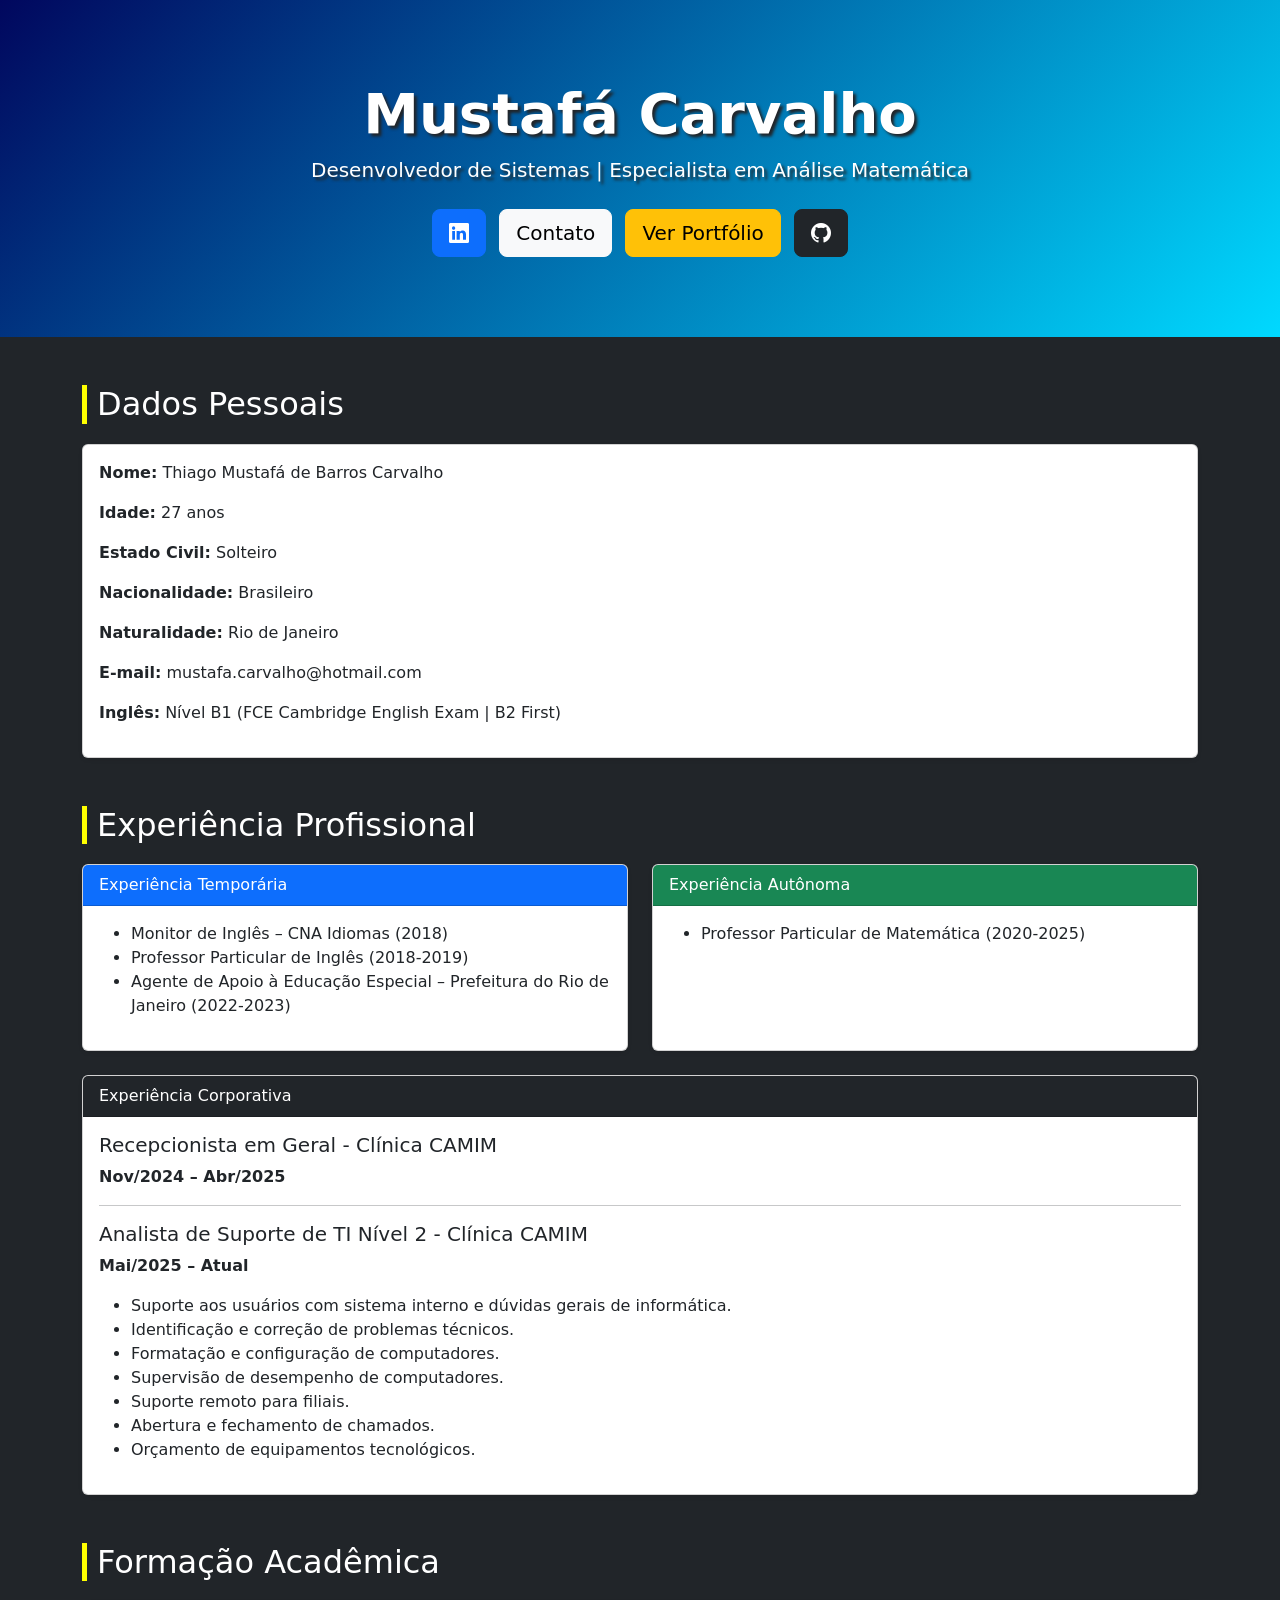
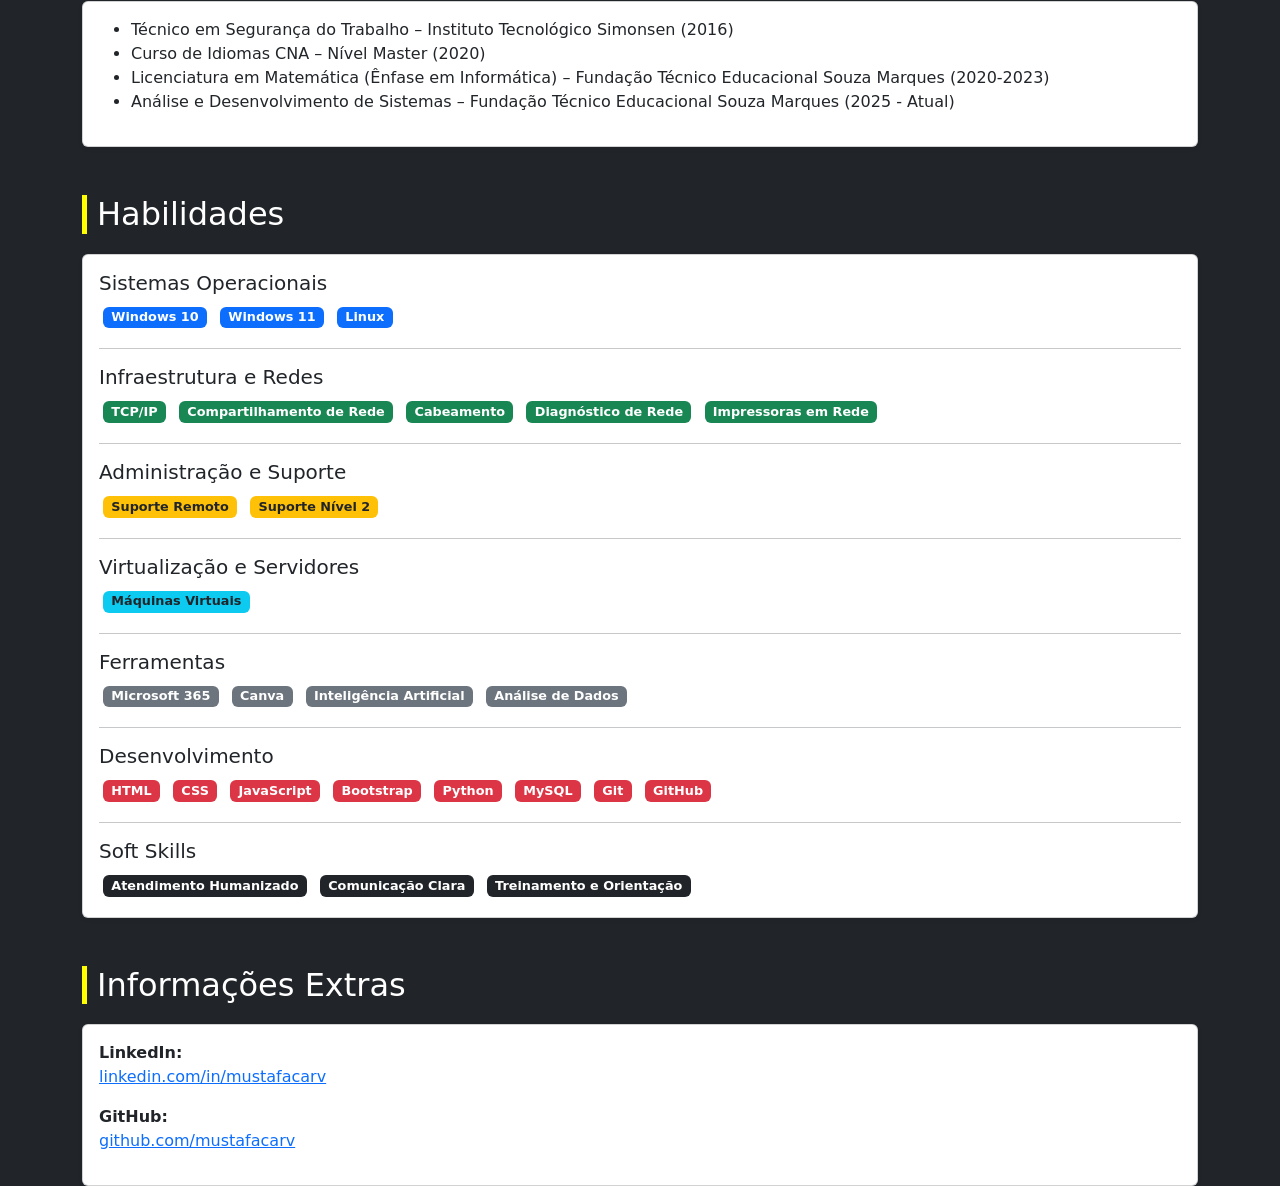
==== index.html @ 8bc0b3ef "Início" ====
<!DOCTYPE html>
<html lang="pt-BR">
<head>
    <meta charset="UTF-8">
    <meta name="viewport" content="width=device-width, initial-scale=1.0">
    <title>Currículo | Mustafá Carvalho</title>
    <link href="https://cdn.jsdelivr.net/npm/bootstrap@5.3.3/dist/css/bootstrap.min.css" rel="stylesheet">
    <link rel="stylesheet" href="https://cdn.jsdelivr.net/npm/bootstrap-icons@1.13.1/font/bootstrap-icons.min.css">
    <link rel="stylesheet" href="estilo.css">
    <link rel="shortcut icon" href="favicon_circ.ico" type="image/x-icon">
    <style>
        .section-title {
            border-left: 5px solid yellow;
            padding-left: 10px;
            margin-bottom: 20px;
        }

        footer {
            background-color: #212529;
            color: white;
            padding: 20px;
        }

        .badge-skill {
            margin: 4px;
            font-size: 0.8em;
        }
    </style>
</head>
<body>
    <!-- Título -->
    <section class="hero text-center">
        <div class="container">
            <h1 class="display-4 fw-bold titulo">Mustafá Carvalho</h1>
            <p class="lead titulo">Desenvolvedor de Sistemas | Especialista em Análise Matemática</p>
            <div class="mt-4">
                <a href="https://www.linkedin.com/in/mustafacarv/" class="btn btn-primary btn-lg me-2"><i class="bi bi-linkedin"></i></a>
                <a href="mailto:mustafa.carvalho@hotmail.com" class="btn btn-light btn-lg me-2">Contato</a>
                <a href="portifolios.html" class="btn btn-warning btn-lg btn-lg me-2">Ver Portfólio</a>
                <a href="https://github.com/mustafacarv" class="btn btn-dark btn-lg"><i class="bi bi-github"></i></a>
            </div>
        </div>
    </section>
    <!-- Dados Pessoais -->
    <section class="container pt-5">
        <h2 class="section-title">Dados Pessoais</h2>
        <div class="card shadow-sm">
            <div class="card-body">
                <p><strong>Nome:</strong> Thiago Mustafá de Barros Carvalho
                    <p><strong>Idade:</strong> 27 anos</p>
                    <p><strong>Estado Civil:</strong> Solteiro</p>
                <p><strong>Nacionalidade:</strong> Brasileiro</p>
                <p><strong>Naturalidade:</strong> Rio de Janeiro
                <p><strong>E-mail:</strong> mustafa.carvalho@hotmail.com</p>
                <p><strong>Inglês:</strong> Nível B1 (FCE Cambridge English Exam | B2 First)</p>
            </div>
        </div>
    </section>
    <!-- Experiência -->
    <section class="container pt-5">
        <h2 class="section-title">Experiência Profissional</h2>
        <div class="row g-4">
            <div class="col-md-6">
                <div class="card h-100 shadow-sm">
                    <div class="card-header bg-primary text-white">Experiência Temporária</div>
                    <div class="card-body">
                        <ul>
                            <li>Monitor de Inglês – CNA Idiomas (2018)</li>
                            <li>Professor Particular de Inglês (2018-2019)</li>
                            <li>Agente de Apoio à Educação Especial – Prefeitura do Rio de Janeiro (2022-2023)</li>
                        </ul>
                    </div>
                </div>
            </div>
            <div class="col-md-6">
                <div class="card h-100 shadow-sm">
                    <div class="card-header bg-success text-white">Experiência Autônoma</div>
                    <div class="card-body">
                        <ul>
                            <li>Professor Particular de Matemática (2020-2025)</li>
                        </ul>
                    </div>
                </div>
            </div>
        </div>
        <div class="card shadow-sm mt-4">
            <div class="card-header bg-dark text-white">Experiência Corporativa</div>
            <div class="card-body">
                <h5>Recepcionista em Geral - Clínica CAMIM</h5>
                <p><strong>Nov/2024 – Abr/2025</strong></p>
                <hr>
                <h5>Analista de Suporte de TI Nível 2 - Clínica CAMIM</h5>
                <p><strong>Mai/2025 – Atual</strong></p>
                <ul>
                    <li>Suporte aos usuários com sistema interno e dúvidas gerais de informática.</li>
                    <li>Identificação e correção de problemas técnicos.</li>
                    <li>Formatação e configuração de computadores.</li>
                    <li>Supervisão de desempenho de computadores.</li>
                    <li>Suporte remoto para filiais.</li>
                    <li>Abertura e fechamento de chamados.</li>
                    <li>Orçamento de equipamentos tecnológicos.</li>
                </ul>
            </div>
        </div>
    </section>
    <!-- Formação -->
    <section class="container pt-5">
        <h2 class="section-title">Formação Acadêmica</h2>
        <div class="card shadow-sm">
            <div class="card-body">
                <ul>
                    <li>Técnico em Segurança do Trabalho – Instituto Tecnológico Simonsen (2016)</li>
                    <li>Curso de Idiomas CNA – Nível Master (2020)</li>
                    <li>Licenciatura em Matemática (Ênfase em Informática) – Fundação Técnico Educacional Souza Marques (2020-2023)</li>
                    <li>Análise e Desenvolvimento de Sistemas – Fundação Técnico Educacional Souza Marques (2025 - Atual)</li>
                </ul>
            </div>
        </div>
    </section>
    <!-- Habilidades -->
    <section class="container pt-5">
        <h2 class="section-title">Habilidades</h2>
        <div class="card shadow-sm">
            <div class="card-body">
                <h5>Sistemas Operacionais</h5>
                <span class="badge bg-primary badge-skill">Windows 10</span>
                <span class="badge bg-primary badge-skill">Windows 11</span>
                <span class="badge bg-primary badge-skill">Linux</span>
                <hr>
                <h5>Infraestrutura e Redes</h5>
                <span class="badge bg-success badge-skill">TCP/IP</span>
                <span class="badge bg-success badge-skill">Compartilhamento de Rede</span>
                <span class="badge bg-success badge-skill">Cabeamento</span>
                <span class="badge bg-success badge-skill">Diagnóstico de Rede</span>
                <span class="badge bg-success badge-skill">Impressoras em Rede</span>
                <hr>
                <h5>Administração e Suporte</h5>
                <span class="badge bg-warning text-dark badge-skill">Suporte Remoto</span>
                <span class="badge bg-warning text-dark badge-skill">Suporte Nível 2</span>
                <hr>
                <h5>Virtualização e Servidores</h5>
                <span class="badge bg-info text-dark badge-skill">Máquinas Virtuais</span>
                <hr>
                <h5>Ferramentas</h5>
                <span class="badge bg-secondary badge-skill">Microsoft 365</span>
                <span class="badge bg-secondary badge-skill">Canva</span>
                <span class="badge bg-secondary badge-skill">Inteligência Artificial</span>
                <span class="badge bg-secondary badge-skill">Análise de Dados</span>
                <hr>
                <h5>Desenvolvimento</h5>
                <span class="badge bg-danger badge-skill">HTML</span>
                <span class="badge bg-danger badge-skill">CSS</span>
                <span class="badge bg-danger badge-skill">JavaScript</span>
                <span class="badge bg-danger badge-skill">Bootstrap</span>
                <span class="badge bg-danger badge-skill">Python</span>
                <span class="badge bg-danger badge-skill">MySQL</span>
                <span class="badge bg-danger badge-skill">Git</span>
                <span class="badge bg-danger badge-skill">GitHub</span>
                <hr>
                <h5>Soft Skills</h5>
                <span class="badge bg-dark badge-skill">Atendimento Humanizado</span>
                <span class="badge bg-dark badge-skill">Comunicação Clara</span>
                <span class="badge bg-dark badge-skill">Treinamento e Orientação</span>
            </div>
        </div>
    </section>
    <!-- Informações Extras -->
    <section id="contato" class="container pt-5">
        <h2 class="section-title">Informações Extras</h2>
        <div class="card shadow-sm">
            <div class="card-body">
                <p>
                    <strong>LinkedIn:</strong><br>
                    <a href="https://www.linkedin.com/in/mustafacarv/" target="_blank">
                        linkedin.com/in/mustafacarv
                    </a>
                </p>
                <p>
                    <strong>GitHub:</strong><br>
                    <a href="https://github.com/mustafacarv" target="_blank">
                        github.com/mustafacarv
                    </a>
                </p>
            </div>
        </div>
    </section>
</body>
</html>
---- estilo.css ----
body {
    background-color: #212529;
    color: white;
}

.hero {
    background: linear-gradient(135deg, #01075e, #00d9ff);
    color: white;
    padding: 80px 0;
}
.titulo {
    text-shadow: #212529 3px 3px 3px;
}

.card {
    transition: 0.3s;
}

.card:hover{
    transform:translateY(-8px);
}
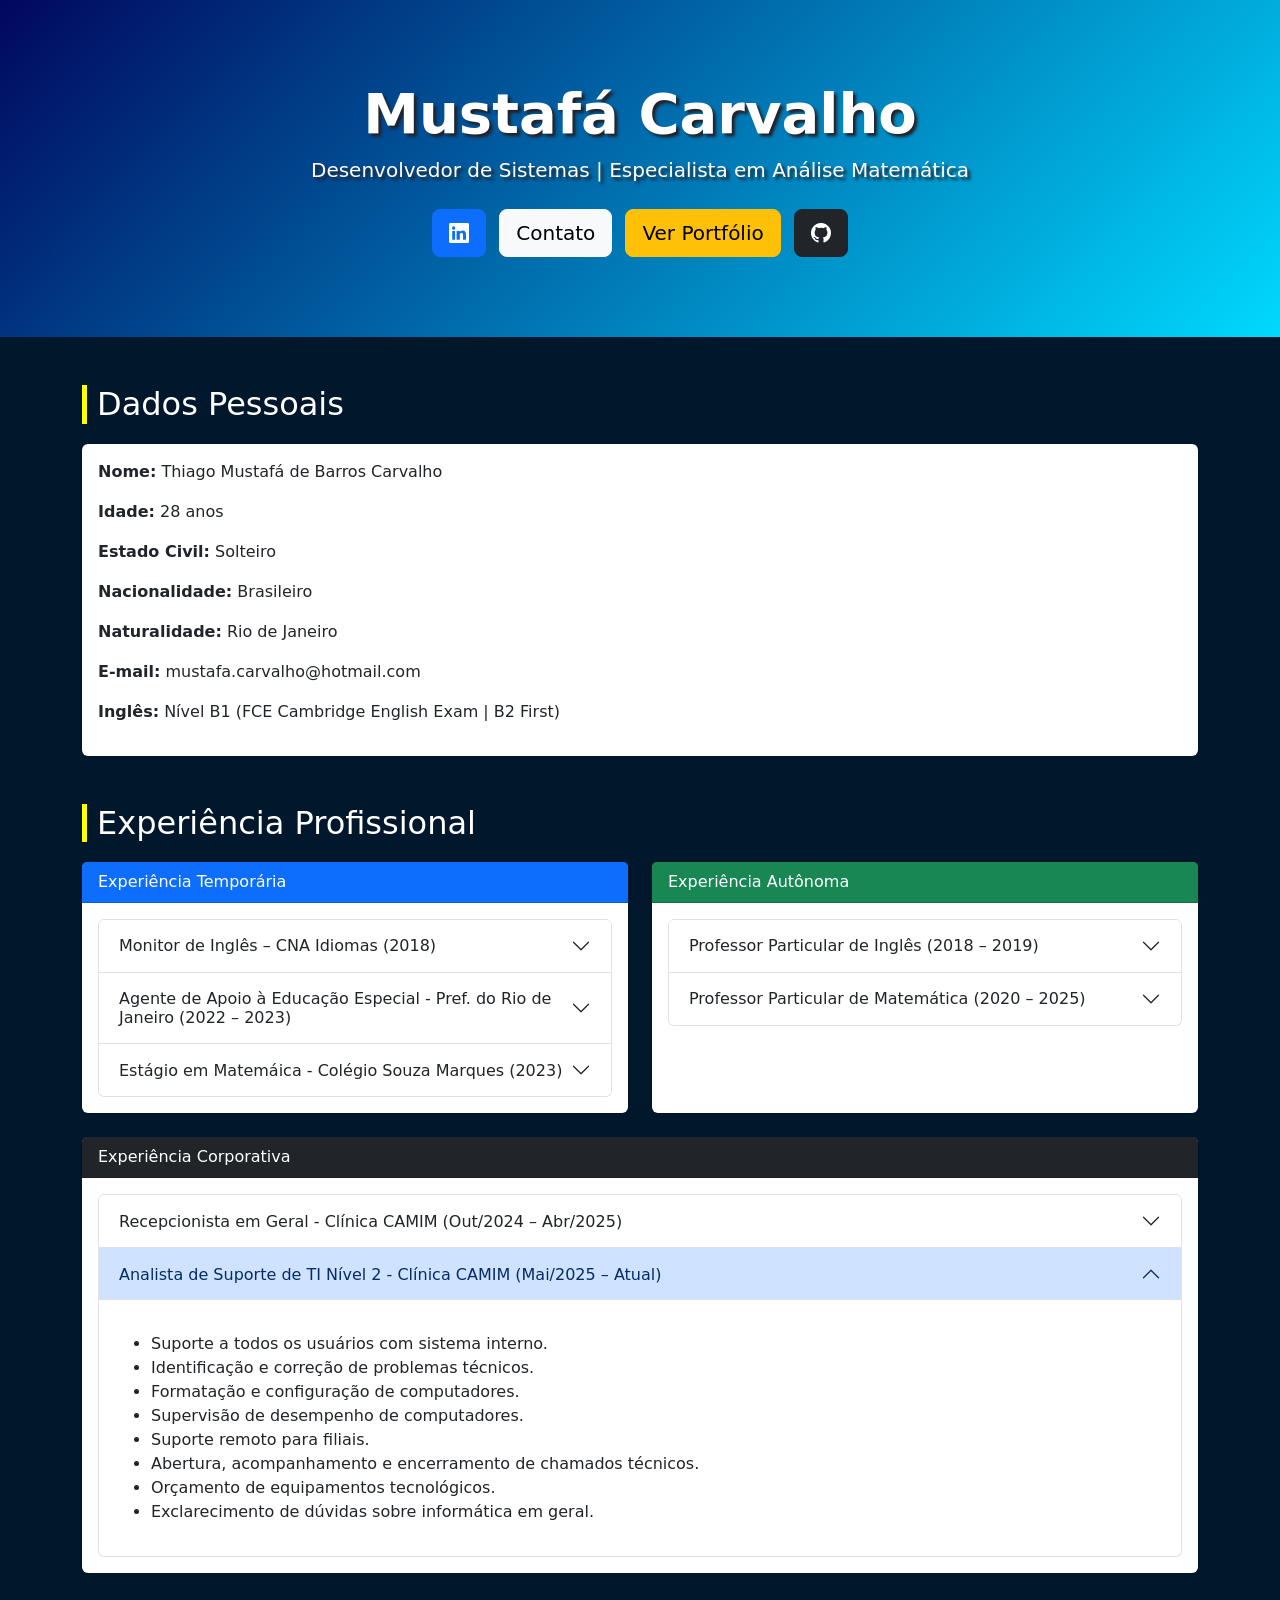
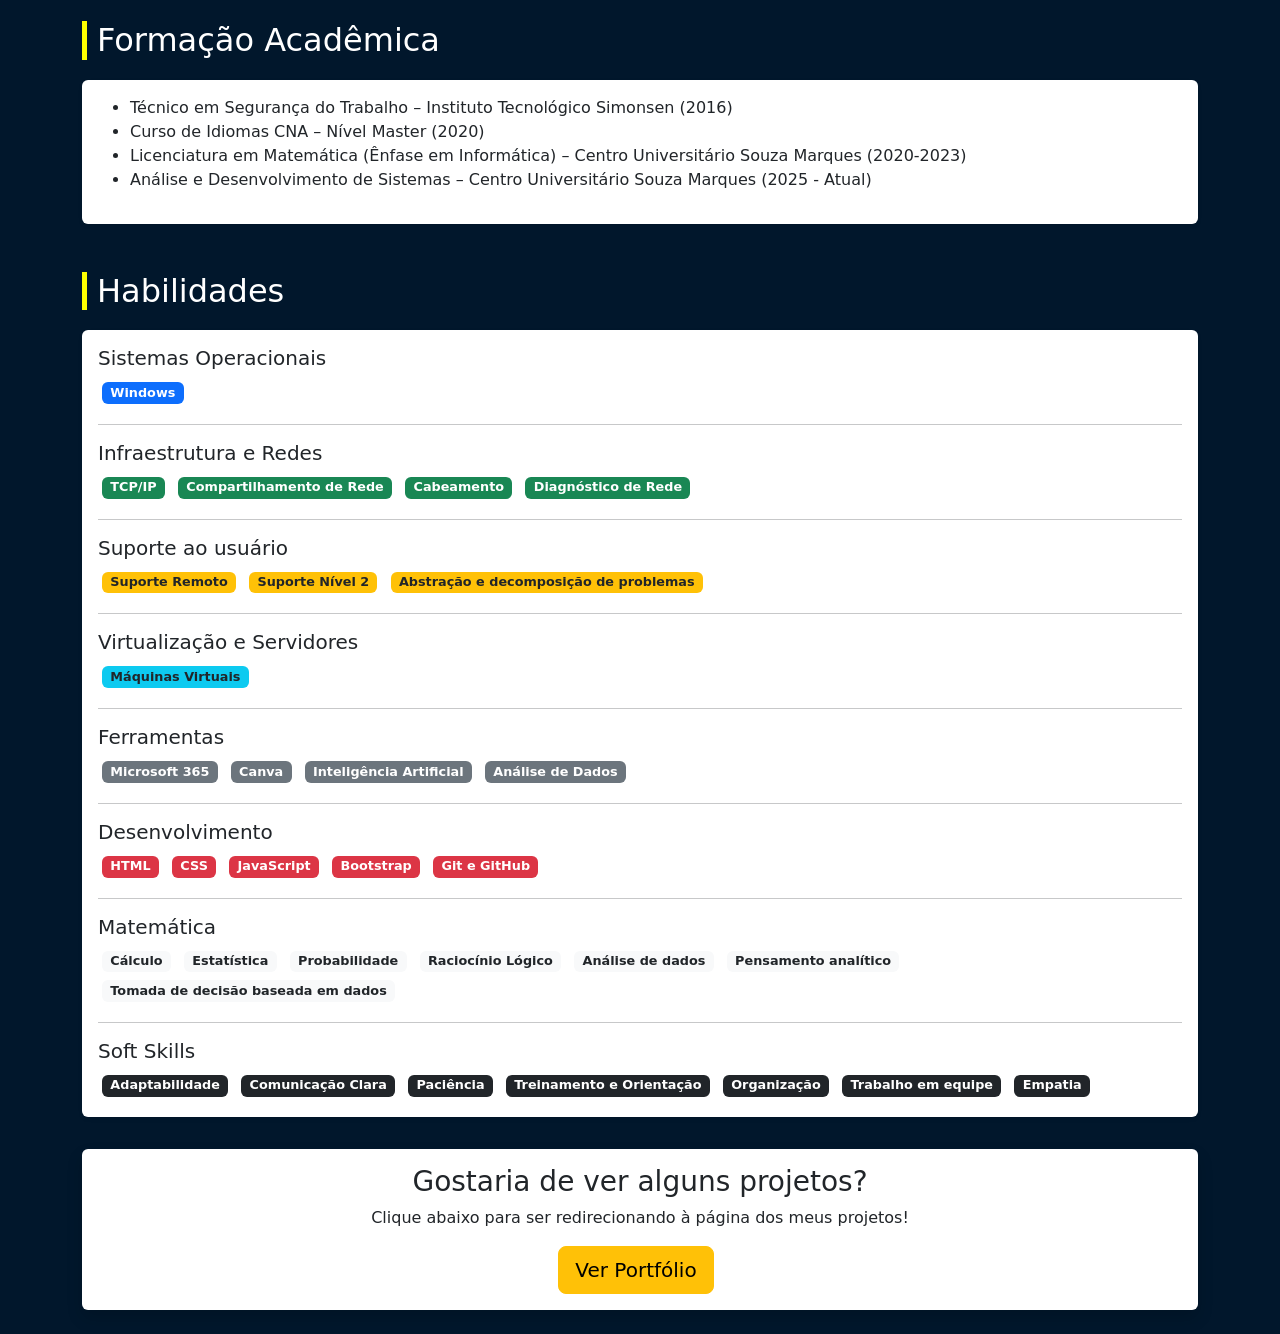
==== commit 572fabe5: "feat: adiciona links de demonstração aos portfólios" ====
--- a/index.html
+++ b/index.html
@@ -15,16 +15,15 @@
             margin-bottom: 20px;
         }
 
-        footer {
-            background-color: #212529;
-            color: white;
-            padding: 20px;
-        }
-
         .badge-skill {
             margin: 4px;
             font-size: 0.8em;
         }
+
+        .card {
+            border: none;
+        }
+        
     </style>
 </head>
 <body>
@@ -47,7 +46,7 @@
         <div class="card shadow-sm">
             <div class="card-body">
                 <p><strong>Nome:</strong> Thiago Mustafá de Barros Carvalho
-                    <p><strong>Idade:</strong> 27 anos</p>
+                    <p id="minhaIdade"><strong>Idade:</strong></p>
                     <p><strong>Estado Civil:</strong> Solteiro</p>
                 <p><strong>Nacionalidade:</strong> Brasileiro</p>
                 <p><strong>Naturalidade:</strong> Rio de Janeiro
@@ -60,46 +59,198 @@
     <section class="container pt-5">
         <h2 class="section-title">Experiência Profissional</h2>
         <div class="row g-4">
+            <!-- EXPERIÊNCIA TEMPORÁRIA -->
             <div class="col-md-6">
-                <div class="card h-100 shadow-sm">
-                    <div class="card-header bg-primary text-white">Experiência Temporária</div>
+                <div class="card shadow-sm h-100">
+                    <div class="card-header bg-primary text-white">
+                        Experiência Temporária
+                    </div>
                     <div class="card-body">
-                        <ul>
-                            <li>Monitor de Inglês – CNA Idiomas (2018)</li>
-                            <li>Professor Particular de Inglês (2018-2019)</li>
-                            <li>Agente de Apoio à Educação Especial – Prefeitura do Rio de Janeiro (2022-2023)</li>
-                        </ul>
+                        <div class="accordion" id="accordionTemporaria">
+                            <div class="accordion-item">
+                                <h2 class="accordion-header">
+                                    <button class="accordion-button collapsed"
+                                        type="button"
+                                        data-bs-toggle="collapse"
+                                        data-bs-target="#temp1">
+                                        Monitor de Inglês – CNA Idiomas (2018)
+                                    </button>
+                                </h2>
+                                <div id="temp1"
+                                    class="accordion-collapse collapse"
+                                    data-bs-parent="#accordionTemporaria">
+                                    <div class="accordion-body">
+                                        <ul>
+                                            <li>Auxílio aos alunos e reforço dos conteúdos ministrados.</li>
+                                            <li>Professor substituto</li>
+                                            <li>Aplicação e correção de provas</li>
+                                            <li>Aperfeiçoamento nos conhecimentos da língua inglesa</li>
+                                            <li>Desenvolvimento de habilidades de ensino</li>
+                                        </ul>
+                                    </div>
+                                </div>
+                            </div>
+                            <div class="accordion-item">
+                                <h2 class="accordion-header">
+                                    <button class="accordion-button collapsed"
+                                        type="button"
+                                        data-bs-toggle="collapse"
+                                        data-bs-target="#temp2">
+                                        Agente de Apoio à Educação Especial - Pref. do Rio de Janeiro (2022 – 2023)
+                                    </button>
+                                </h2>
+                                <div id="temp2"
+                                    class="accordion-collapse collapse"
+                                    data-bs-parent="#accordionTemporaria">
+                                    <div class="accordion-body">
+                                        <ul>
+                                            <li>Apoio pedagógico a alunos com necessidades especiais</li>
+                                            <li>Reforço em matemática básica para alunos pós-pandemia</li>
+                                            <li>Correção de provas</li>
+                                            <li>Aperfeiçoamento das habilidades de ensino em condições que exigem adaptabilidade</li>
+                                        </ul>
+                                    </div>
+                                </div>
+                            </div>
+                            <div class="accordion-item">
+                                <h2 class="accordion-header">
+                                    <button class="accordion-button collapsed"
+                                        type="button"
+                                        data-bs-toggle="collapse"
+                                        data-bs-target="#temp3">
+                                        Estágio em Matemáica - Colégio Souza Marques (2023)
+                                    </button>
+                                </h2>
+                                <div id="temp3"
+                                    class="accordion-collapse collapse"
+                                    data-bs-parent="#accordionTemporaria">
+                                    <div class="accordion-body">
+                                        <ul>
+                                            <li>Capacitação e orientação de novos estagiários.</li>
+                                            <li>Elaboração e organização de documentação.</li>
+                                            <li>Utilização de ferramentas Microsoft 365.</li>
+                                            <li>Atuação em ambiente híbrido.</li>
+                                            <li>Treinamento para desenvolvimento de estudantes e integrantes da equipe.</li>                                        
+                                        </ul>
+                                    </div>
+                                </div>
+                            </div>
+                        </div>
                     </div>
                 </div>
             </div>
+            <!-- EXPERIÊNCIA AUTÔNOMA -->
             <div class="col-md-6">
-                <div class="card h-100 shadow-sm">
-                    <div class="card-header bg-success text-white">Experiência Autônoma</div>
+                <div class="card shadow-sm h-100">
+                    <div class="card-header bg-success text-white">
+                        Experiência Autônoma
+                    </div>
                     <div class="card-body">
-                        <ul>
-                            <li>Professor Particular de Matemática (2020-2025)</li>
-                        </ul>
+                        <div class="accordion" id="accordionAutonomo">
+                            <div class="accordion-item">
+                                <h2 class="accordion-header">
+                                    <button class="accordion-button collapsed"
+                                        type="button"
+                                        data-bs-toggle="collapse"
+                                        data-bs-target="#temp4">
+                                        Professor Particular de Inglês (2018 – 2019)
+                                    </button>
+                                </h2>
+                                <div id="temp4"
+                                    class="accordion-collapse collapse"
+                                    data-bs-parent="#accordionTemporaria">
+                                    <div class="accordion-body">
+                                        <ul>
+                                            <li>Aulas particulares de inglês para alunos de diversos níveis.</li>
+                                        </ul>
+                                    </div>
+                                </div>
+                            </div>
+                            <div class="accordion-item">
+                                <h2 class="accordion-header">
+                                    <button class="accordion-button collapsed"
+                                        type="button"
+                                        data-bs-toggle="collapse"
+                                        data-bs-target="#temp5">
+                                        Professor Particular de Matemática (2020 – 2025)
+                                    </button>
+                                </h2>
+                                <div id="temp5"
+                                    class="accordion-collapse collapse"
+                                    data-bs-parent="#accordionAutonomo">
+                                    <div class="accordion-body">
+                                        <ul>
+                                            <li>Foco em ensino de Matemática para alunos do ensino superior.</li>
+                                            <li>Revisão de fundamentos matemáticos essenciais do ensino médio.</li>
+                                        </ul>
+                                    </div>
+                                </div>
+                            </div>
+                        </div>
                     </div>
                 </div>
             </div>
         </div>
+        <!-- EXPERIÊNCIA CORPORATIVA -->
         <div class="card shadow-sm mt-4">
-            <div class="card-header bg-dark text-white">Experiência Corporativa</div>
+            <div class="card-header bg-dark text-white">
+                Experiência Corporativa
+            </div>
             <div class="card-body">
-                <h5>Recepcionista em Geral - Clínica CAMIM</h5>
-                <p><strong>Nov/2024 – Abr/2025</strong></p>
-                <hr>
-                <h5>Analista de Suporte de TI Nível 2 - Clínica CAMIM</h5>
-                <p><strong>Mai/2025 – Atual</strong></p>
-                <ul>
-                    <li>Suporte aos usuários com sistema interno e dúvidas gerais de informática.</li>
-                    <li>Identificação e correção de problemas técnicos.</li>
-                    <li>Formatação e configuração de computadores.</li>
-                    <li>Supervisão de desempenho de computadores.</li>
-                    <li>Suporte remoto para filiais.</li>
-                    <li>Abertura e fechamento de chamados.</li>
-                    <li>Orçamento de equipamentos tecnológicos.</li>
-                </ul>
+                <div class="accordion" id="accordionCorporativo">
+                    <div class="accordion-item">
+                        <h2 class="accordion-header">
+                            <button class="accordion-button collapsed"
+                                type="button"
+                                data-bs-toggle="collapse"
+                                data-bs-target="#corp1">
+                                Recepcionista em Geral - Clínica CAMIM (Out/2024 – Abr/2025)
+                            </button>
+                        </h2>
+                        <div id="corp1"
+                            class="accordion-collapse collapse"
+                            data-bs-parent="#accordionCorporativo">
+                            <div class="accordion-body">
+                                <ul>
+                                    <li>Trabalho em equipe.</li>
+                                    <li>Atendimento ao público.</li>
+                                    <li>Agendamento e gestão de consultas e exames.</li>
+                                    <li>Apoio aos diferentes setores como equipes médicas, financeiras e administrativas.</li>
+                                    <li>Treinamento de novos integrantes da equipe com base em formação e práticas pedagógicas voltadas ao desenvolvimento de pessoas.</li>
+                                    
+                                </ul>
+                                
+                            </div>
+                        </div>
+                    </div>
+                    <div class="accordion-item">
+                        <h2 class="accordion-header">
+                            <button class="accordion-button"
+                                type="button"
+                                data-bs-toggle="collapse"
+                                data-bs-target="#corp2">
+                                Analista de Suporte de TI Nível 2 - Clínica CAMIM (Mai/2025 – Atual)
+                            </button>
+                        </h2>
+                        <div id="corp2"
+                            class="accordion-collapse collapse show"
+                            data-bs-parent="#accordionCorporativo">
+                            <div class="accordion-body">
+                                <strong></strong>
+                                <ul class="mt-3">
+                                    <li>Suporte a todos os usuários com sistema interno.</li>
+                                    <li>Identificação e correção de problemas técnicos.</li>
+                                    <li>Formatação e configuração de computadores.</li>
+                                    <li>Supervisão de desempenho de computadores.</li>
+                                    <li>Suporte remoto para filiais.</li>
+                                    <li>Abertura, acompanhamento e encerramento de chamados técnicos.</li>
+                                    <li>Orçamento de equipamentos tecnológicos.</li>
+                                    <li>Exclarecimento de dúvidas sobre informática em geral.</li>
+                                </ul>
+                            </div>
+                        </div>
+                    </div>
+                </div>
             </div>
         </div>
     </section>
@@ -111,32 +262,30 @@
                 <ul>
                     <li>Técnico em Segurança do Trabalho – Instituto Tecnológico Simonsen (2016)</li>
                     <li>Curso de Idiomas CNA – Nível Master (2020)</li>
-                    <li>Licenciatura em Matemática (Ênfase em Informática) – Fundação Técnico Educacional Souza Marques (2020-2023)</li>
-                    <li>Análise e Desenvolvimento de Sistemas – Fundação Técnico Educacional Souza Marques (2025 - Atual)</li>
+                    <li>Licenciatura em Matemática (Ênfase em Informática) – Centro Universitário Souza Marques (2020-2023)</li>
+                    <li>Análise e Desenvolvimento de Sistemas – Centro Universitário Souza Marques (2025 - Atual)</li>
                 </ul>
             </div>
         </div>
     </section>
     <!-- Habilidades -->
-    <section class="container pt-5">
+    <section class="container pt-5 pb-2">
         <h2 class="section-title">Habilidades</h2>
         <div class="card shadow-sm">
             <div class="card-body">
                 <h5>Sistemas Operacionais</h5>
-                <span class="badge bg-primary badge-skill">Windows 10</span>
-                <span class="badge bg-primary badge-skill">Windows 11</span>
-                <span class="badge bg-primary badge-skill">Linux</span>
+                <span class="badge bg-primary badge-skill">Windows</span>
                 <hr>
                 <h5>Infraestrutura e Redes</h5>
                 <span class="badge bg-success badge-skill">TCP/IP</span>
                 <span class="badge bg-success badge-skill">Compartilhamento de Rede</span>
                 <span class="badge bg-success badge-skill">Cabeamento</span>
                 <span class="badge bg-success badge-skill">Diagnóstico de Rede</span>
-                <span class="badge bg-success badge-skill">Impressoras em Rede</span>
-                <hr>
-                <h5>Administração e Suporte</h5>
+                <hr>
+                <h5>Suporte ao usuário</h5>
                 <span class="badge bg-warning text-dark badge-skill">Suporte Remoto</span>
                 <span class="badge bg-warning text-dark badge-skill">Suporte Nível 2</span>
+                <span class="badge bg-warning text-dark badge-skill">Abstração e decomposição de problemas</span>
                 <hr>
                 <h5>Virtualização e Servidores</h5>
                 <span class="badge bg-info text-dark badge-skill">Máquinas Virtuais</span>
@@ -152,37 +301,56 @@
                 <span class="badge bg-danger badge-skill">CSS</span>
                 <span class="badge bg-danger badge-skill">JavaScript</span>
                 <span class="badge bg-danger badge-skill">Bootstrap</span>
-                <span class="badge bg-danger badge-skill">Python</span>
-                <span class="badge bg-danger badge-skill">MySQL</span>
-                <span class="badge bg-danger badge-skill">Git</span>
-                <span class="badge bg-danger badge-skill">GitHub</span>
+                <span class="badge bg-danger badge-skill">Git e GitHub</span>
+                <hr>
+                <h5>Matemática</h5>
+                <span class="badge bg-light text-dark badge-skill">Cálculo</span>
+                <span class="badge bg-light text-dark badge-skill">Estatística</span>
+                <span class="badge bg-light text-dark badge-skill">Probabilidade</span>
+                <span class="badge bg-light text-dark badge-skill">Raciocínio Lógico</span>
+                <span class="badge bg-light text-dark badge-skill">Análise de dados</span>
+                <span class="badge bg-light text-dark badge-skill">Pensamento analítico</span>
+                <span class="badge bg-light text-dark badge-skill">Tomada de decisão baseada em dados</span>
                 <hr>
                 <h5>Soft Skills</h5>
-                <span class="badge bg-dark badge-skill">Atendimento Humanizado</span>
+                <span class="badge bg-dark badge-skill">Adaptabilidade</span>
                 <span class="badge bg-dark badge-skill">Comunicação Clara</span>
+                <span class="badge bg-dark badge-skill">Paciência</span>
                 <span class="badge bg-dark badge-skill">Treinamento e Orientação</span>
-            </div>
-        </div>
-    </section>
-    <!-- Informações Extras -->
-    <section id="contato" class="container pt-5">
-        <h2 class="section-title">Informações Extras</h2>
-        <div class="card shadow-sm">
-            <div class="card-body">
-                <p>
-                    <strong>LinkedIn:</strong><br>
-                    <a href="https://www.linkedin.com/in/mustafacarv/" target="_blank">
-                        linkedin.com/in/mustafacarv
-                    </a>
-                </p>
-                <p>
-                    <strong>GitHub:</strong><br>
-                    <a href="https://github.com/mustafacarv" target="_blank">
-                        github.com/mustafacarv
-                    </a>
-                </p>
-            </div>
-        </div>
-    </section>
+                <span class="badge bg-dark badge-skill">Organização</span>
+                <span class="badge bg-dark badge-skill">Trabalho em equipe</span>
+                <span class="badge bg-dark badge-skill">Empatia</span>
+            </div>
+        </div>
+    </section>
+    <footer class="container py-4">
+        <div class="card shadow">
+            <div class="card-body text-center">
+                <h3>Gostaria de ver alguns projetos?</h3>
+                <p>Clique abaixo para ser redirecionando à página dos meus projetos!</p>
+                <a href="portifolios.html" class="btn btn-warning btn-lg btn-lg me-2">Ver Portfólio</a>
+            </div>
+        </div>
+    </footer>
+
+    <script>
+        const dataAtual = new Date();
+        const ano = dataAtual.getFullYear();
+        const mes = dataAtual.getMonth() + 1;
+        const dia = dataAtual.getDate();
+        const minhaIdade = document.querySelector('#minhaIdade');
+        
+        function verificarIdade(mes,dia) {
+            let idade;
+            if (mes > 7 || (mes === 7 && dia >= 25)) {
+                idade = ano - 1998;
+            } else {
+                idade = ano - 1998 - 1;
+            }
+            minhaIdade.innerHTML = `<strong>Idade:</strong> ${idade} anos`;
+        }
+        verificarIdade(mes, dia);
+    </script>
+    <script src="https://cdn.jsdelivr.net/npm/bootstrap@5.3.3/dist/js/bootstrap.bundle.min.js"></script>
 </body>
 </html>
--- a/estilo.css
+++ b/estilo.css
@@ -1,5 +1,5 @@
 body {
-    background-color: #212529;
+    background-color: #01172c;
     color: white;
 }
 
@@ -9,7 +9,7 @@
     padding: 80px 0;
 }
 .titulo {
-    text-shadow: #212529 3px 3px 3px;
+    text-shadow: #212129 3px 3px 3px;
 }
 
 .card {
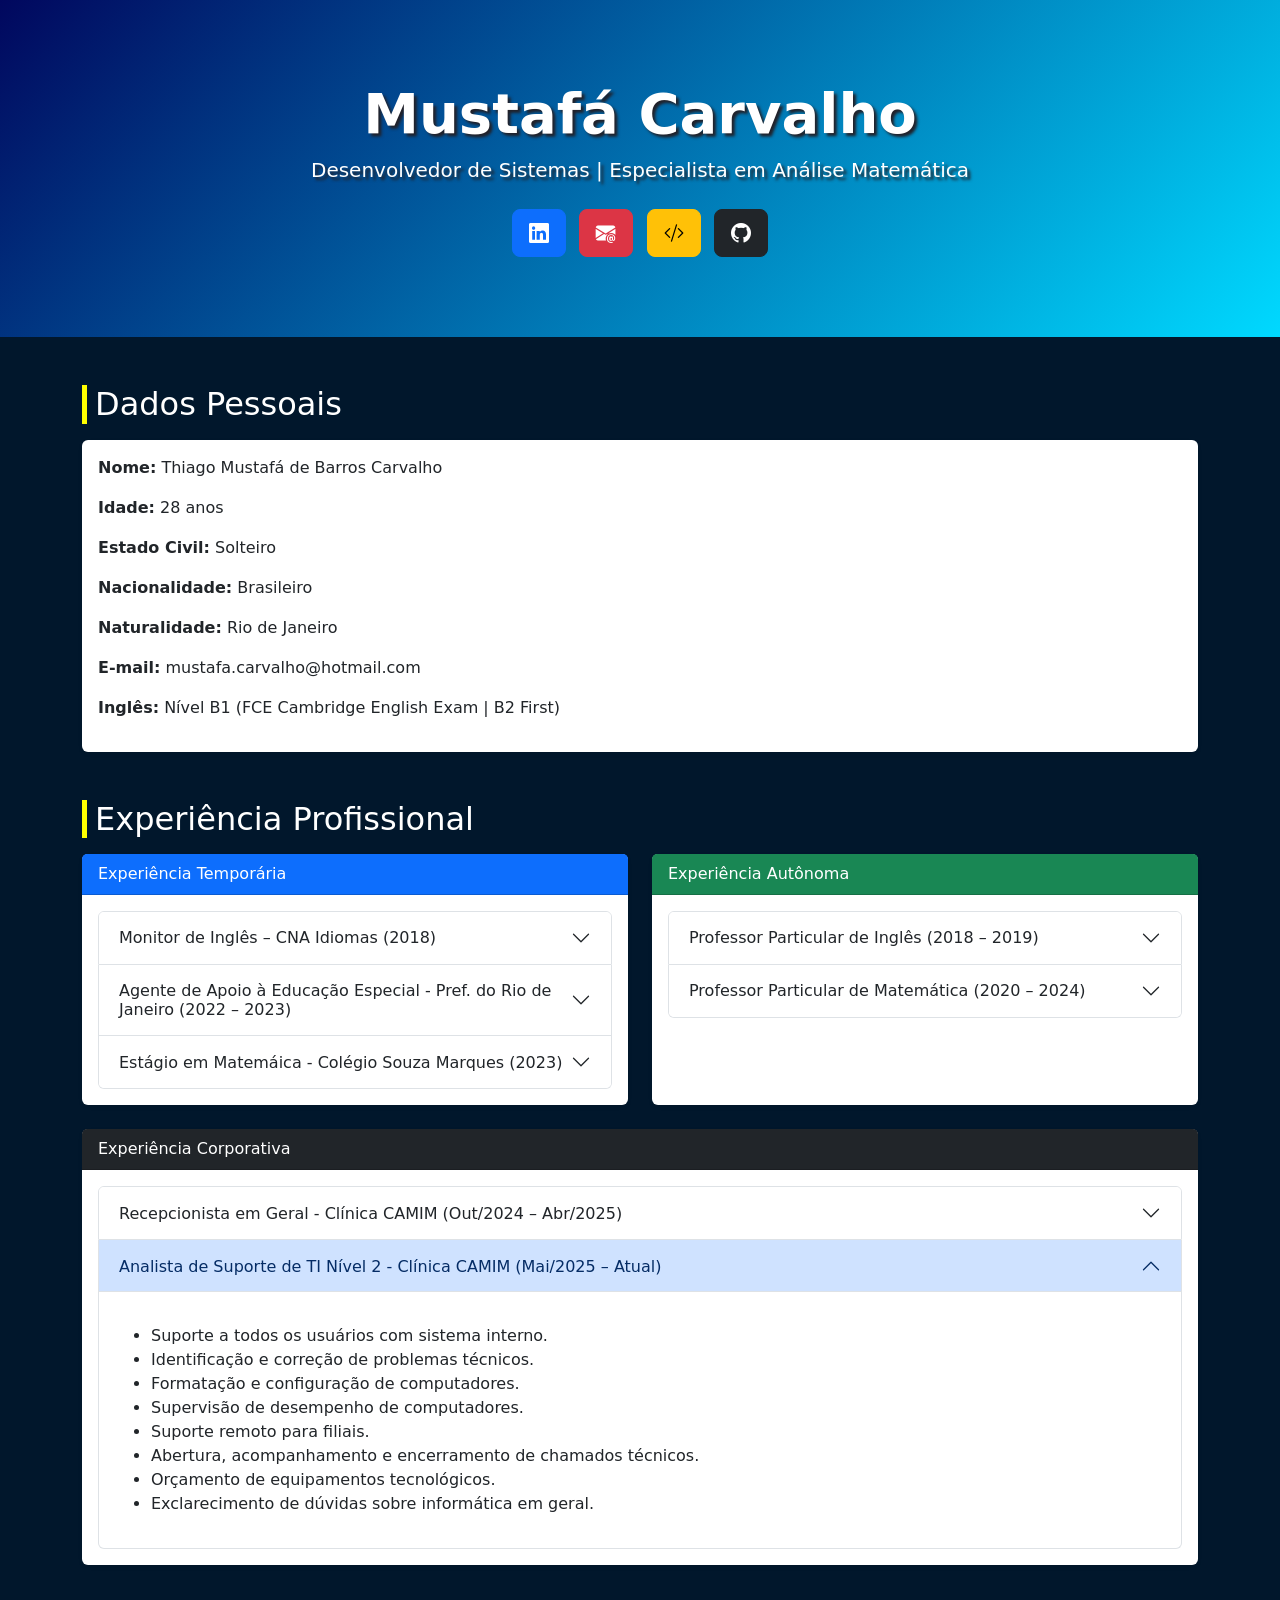
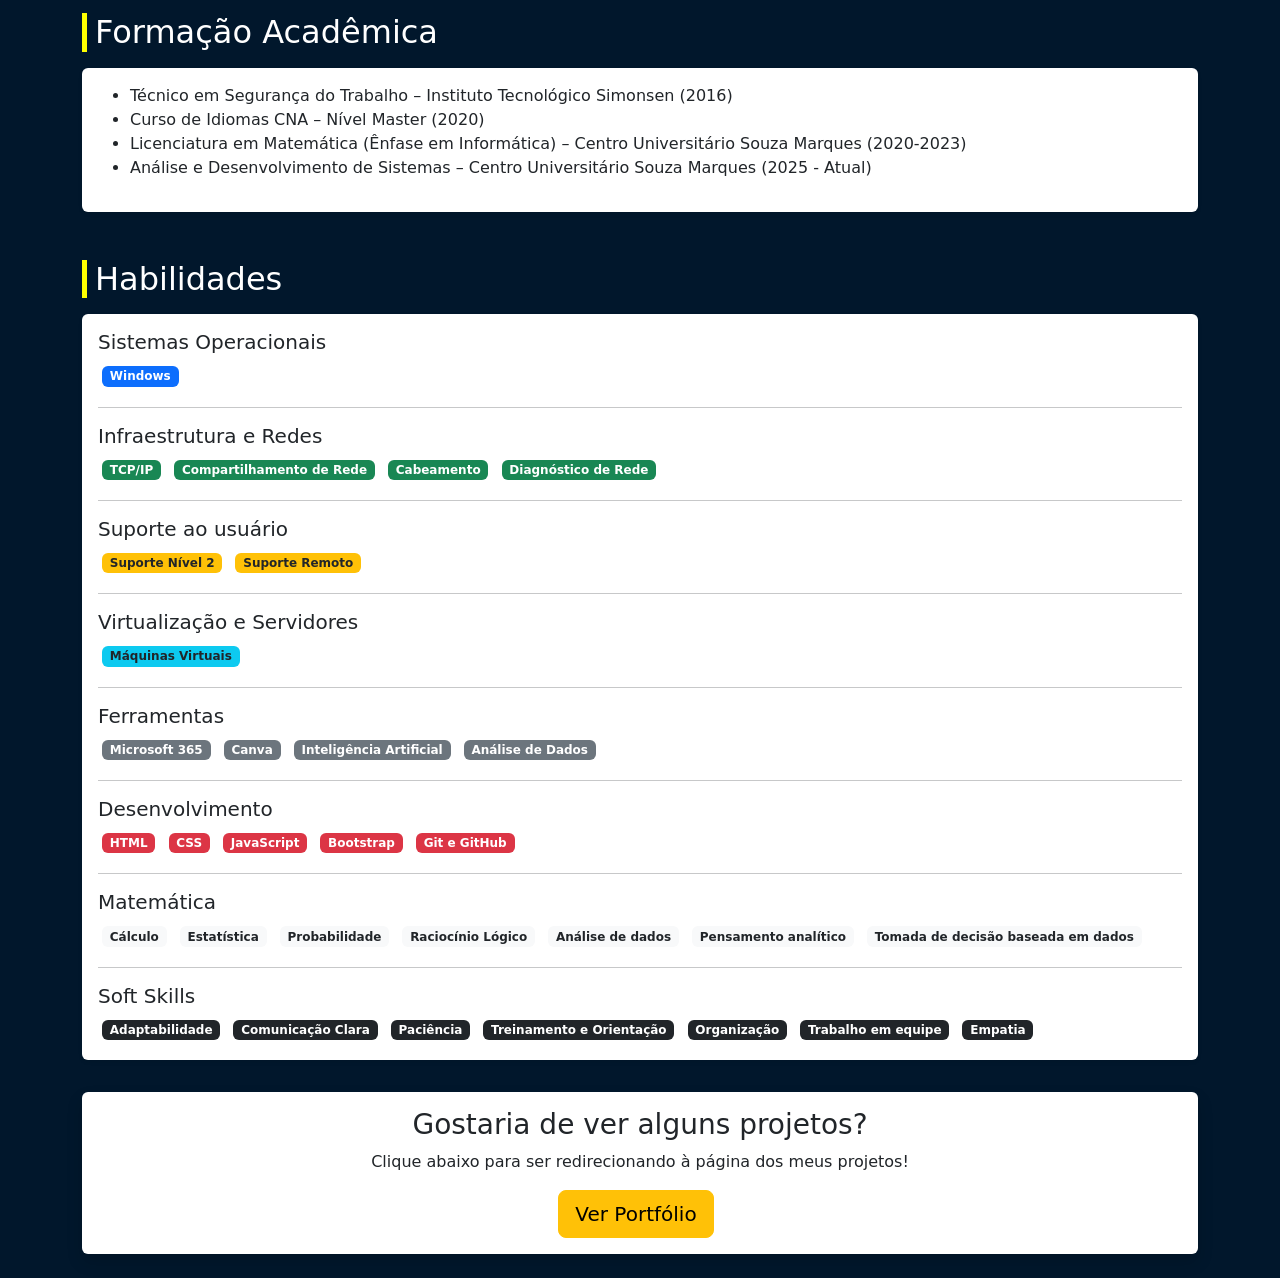
==== commit 30eb3a3b: "chore: atualização dos projetos" ====
--- a/index.html
+++ b/index.html
@@ -9,21 +9,7 @@
     <link rel="stylesheet" href="estilo.css">
     <link rel="shortcut icon" href="favicon_circ.ico" type="image/x-icon">
     <style>
-        .section-title {
-            border-left: 5px solid yellow;
-            padding-left: 10px;
-            margin-bottom: 20px;
-        }
-
-        .badge-skill {
-            margin: 4px;
-            font-size: 0.8em;
-        }
-
-        .card {
-            border: none;
-        }
-        
+        .section-title {border-left: 5px solid yellow;}
     </style>
 </head>
 <body>
@@ -34,15 +20,15 @@
             <p class="lead titulo">Desenvolvedor de Sistemas | Especialista em Análise Matemática</p>
             <div class="mt-4">
                 <a href="https://www.linkedin.com/in/mustafacarv/" class="btn btn-primary btn-lg me-2"><i class="bi bi-linkedin"></i></a>
-                <a href="mailto:mustafa.carvalho@hotmail.com" class="btn btn-light btn-lg me-2">Contato</a>
-                <a href="portifolios.html" class="btn btn-warning btn-lg btn-lg me-2">Ver Portfólio</a>
+                <a href="mailto:mustafa.carvalho@hotmail.com" class="btn btn-danger btn-lg me-2"><i class="bi bi-envelope-at-fill"></i></a>
+                <a href="portifolios.html" class="btn btn-warning btn-lg me-2"><i class="bi bi-code-slash"></i></a>
                 <a href="https://github.com/mustafacarv" class="btn btn-dark btn-lg"><i class="bi bi-github"></i></a>
             </div>
         </div>
     </section>
     <!-- Dados Pessoais -->
     <section class="container pt-5">
-        <h2 class="section-title">Dados Pessoais</h2>
+        <h2 class="section-title ps-2 mb-3">Dados Pessoais</h2>
         <div class="card shadow-sm">
             <div class="card-body">
                 <p><strong>Nome:</strong> Thiago Mustafá de Barros Carvalho
@@ -57,7 +43,7 @@
     </section>
     <!-- Experiência -->
     <section class="container pt-5">
-        <h2 class="section-title">Experiência Profissional</h2>
+        <h2 class="section-title ps-2 mb-3">Experiência Profissional</h2>
         <div class="row g-4">
             <!-- EXPERIÊNCIA TEMPORÁRIA -->
             <div class="col-md-6">
@@ -172,7 +158,7 @@
                                         type="button"
                                         data-bs-toggle="collapse"
                                         data-bs-target="#temp5">
-                                        Professor Particular de Matemática (2020 – 2025)
+                                        Professor Particular de Matemática (2020 – 2024)
                                     </button>
                                 </h2>
                                 <div id="temp5"
@@ -256,7 +242,7 @@
     </section>
     <!-- Formação -->
     <section class="container pt-5">
-        <h2 class="section-title">Formação Acadêmica</h2>
+        <h2 class="section-title ps-2 mb-3">Formação Acadêmica</h2>
         <div class="card shadow-sm">
             <div class="card-body">
                 <ul>
@@ -270,56 +256,55 @@
     </section>
     <!-- Habilidades -->
     <section class="container pt-5 pb-2">
-        <h2 class="section-title">Habilidades</h2>
+        <h2 class="section-title ps-2 mb-3">Habilidades</h2>
         <div class="card shadow-sm">
             <div class="card-body">
                 <h5>Sistemas Operacionais</h5>
-                <span class="badge bg-primary badge-skill">Windows</span>
+                <span class="badge bg-primary skills fs-small m-1">Windows</span>
                 <hr>
                 <h5>Infraestrutura e Redes</h5>
-                <span class="badge bg-success badge-skill">TCP/IP</span>
-                <span class="badge bg-success badge-skill">Compartilhamento de Rede</span>
-                <span class="badge bg-success badge-skill">Cabeamento</span>
-                <span class="badge bg-success badge-skill">Diagnóstico de Rede</span>
+                <span class="badge bg-success skills fs-small m-1">TCP/IP</span>
+                <span class="badge bg-success skills fs-small m-1">Compartilhamento de Rede</span>
+                <span class="badge bg-success skills fs-small m-1">Cabeamento</span>
+                <span class="badge bg-success skills fs-small m-1">Diagnóstico de Rede</span>
                 <hr>
                 <h5>Suporte ao usuário</h5>
-                <span class="badge bg-warning text-dark badge-skill">Suporte Remoto</span>
-                <span class="badge bg-warning text-dark badge-skill">Suporte Nível 2</span>
-                <span class="badge bg-warning text-dark badge-skill">Abstração e decomposição de problemas</span>
+                <span class="badge bg-warning text-dark skills fs-small m-1">Suporte Nível 2</span>
+                <span class="badge bg-warning text-dark skills fs-small m-1">Suporte Remoto</span>
                 <hr>
                 <h5>Virtualização e Servidores</h5>
-                <span class="badge bg-info text-dark badge-skill">Máquinas Virtuais</span>
+                <span class="badge bg-info text-dark skills fs-small m-1">Máquinas Virtuais</span>
                 <hr>
                 <h5>Ferramentas</h5>
-                <span class="badge bg-secondary badge-skill">Microsoft 365</span>
-                <span class="badge bg-secondary badge-skill">Canva</span>
-                <span class="badge bg-secondary badge-skill">Inteligência Artificial</span>
-                <span class="badge bg-secondary badge-skill">Análise de Dados</span>
+                <span class="badge bg-secondary skills fs-small m-1">Microsoft 365</span>
+                <span class="badge bg-secondary skills fs-small m-1">Canva</span>
+                <span class="badge bg-secondary skills fs-small m-1">Inteligência Artificial</span>
+                <span class="badge bg-secondary skills fs-small m-1">Análise de Dados</span>
                 <hr>
                 <h5>Desenvolvimento</h5>
-                <span class="badge bg-danger badge-skill">HTML</span>
-                <span class="badge bg-danger badge-skill">CSS</span>
-                <span class="badge bg-danger badge-skill">JavaScript</span>
-                <span class="badge bg-danger badge-skill">Bootstrap</span>
-                <span class="badge bg-danger badge-skill">Git e GitHub</span>
+                <span class="badge bg-danger skills fs-small m-1">HTML</span>
+                <span class="badge bg-danger skills fs-small m-1">CSS</span>
+                <span class="badge bg-danger skills fs-small m-1">JavaScript</span>
+                <span class="badge bg-danger skills fs-small m-1">Bootstrap</span>
+                <span class="badge bg-danger skills fs-small m-1">Git e GitHub</span>
                 <hr>
                 <h5>Matemática</h5>
-                <span class="badge bg-light text-dark badge-skill">Cálculo</span>
-                <span class="badge bg-light text-dark badge-skill">Estatística</span>
-                <span class="badge bg-light text-dark badge-skill">Probabilidade</span>
-                <span class="badge bg-light text-dark badge-skill">Raciocínio Lógico</span>
-                <span class="badge bg-light text-dark badge-skill">Análise de dados</span>
-                <span class="badge bg-light text-dark badge-skill">Pensamento analítico</span>
-                <span class="badge bg-light text-dark badge-skill">Tomada de decisão baseada em dados</span>
+                <span class="badge bg-light text-dark skills fs-small m-1">Cálculo</span>
+                <span class="badge bg-light text-dark skills fs-small m-1">Estatística</span>
+                <span class="badge bg-light text-dark skills fs-small m-1">Probabilidade</span>
+                <span class="badge bg-light text-dark skills fs-small m-1">Raciocínio Lógico</span>
+                <span class="badge bg-light text-dark skills fs-small m-1">Análise de dados</span>
+                <span class="badge bg-light text-dark skills fs-small m-1">Pensamento analítico</span>
+                <span class="badge bg-light text-dark skills fs-small m-1">Tomada de decisão baseada em dados</span>
                 <hr>
                 <h5>Soft Skills</h5>
-                <span class="badge bg-dark badge-skill">Adaptabilidade</span>
-                <span class="badge bg-dark badge-skill">Comunicação Clara</span>
-                <span class="badge bg-dark badge-skill">Paciência</span>
-                <span class="badge bg-dark badge-skill">Treinamento e Orientação</span>
-                <span class="badge bg-dark badge-skill">Organização</span>
-                <span class="badge bg-dark badge-skill">Trabalho em equipe</span>
-                <span class="badge bg-dark badge-skill">Empatia</span>
+                <span class="badge bg-dark skills fs-small m-1">Adaptabilidade</span>
+                <span class="badge bg-dark skills fs-small m-1">Comunicação Clara</span>
+                <span class="badge bg-dark skills fs-small m-1">Paciência</span>
+                <span class="badge bg-dark skills fs-small m-1">Treinamento e Orientação</span>
+                <span class="badge bg-dark skills fs-small m-1">Organização</span>
+                <span class="badge bg-dark skills fs-small m-1">Trabalho em equipe</span>
+                <span class="badge bg-dark skills fs-small m-1">Empatia</span>
             </div>
         </div>
     </section>
--- a/estilo.css
+++ b/estilo.css
@@ -14,8 +14,10 @@
 
 .card {
     transition: 0.3s;
+    border: none;
 }
 
 .card:hover{
     transform:translateY(-8px);
+    box-shadow:0 10px 25px #00000026;
 }
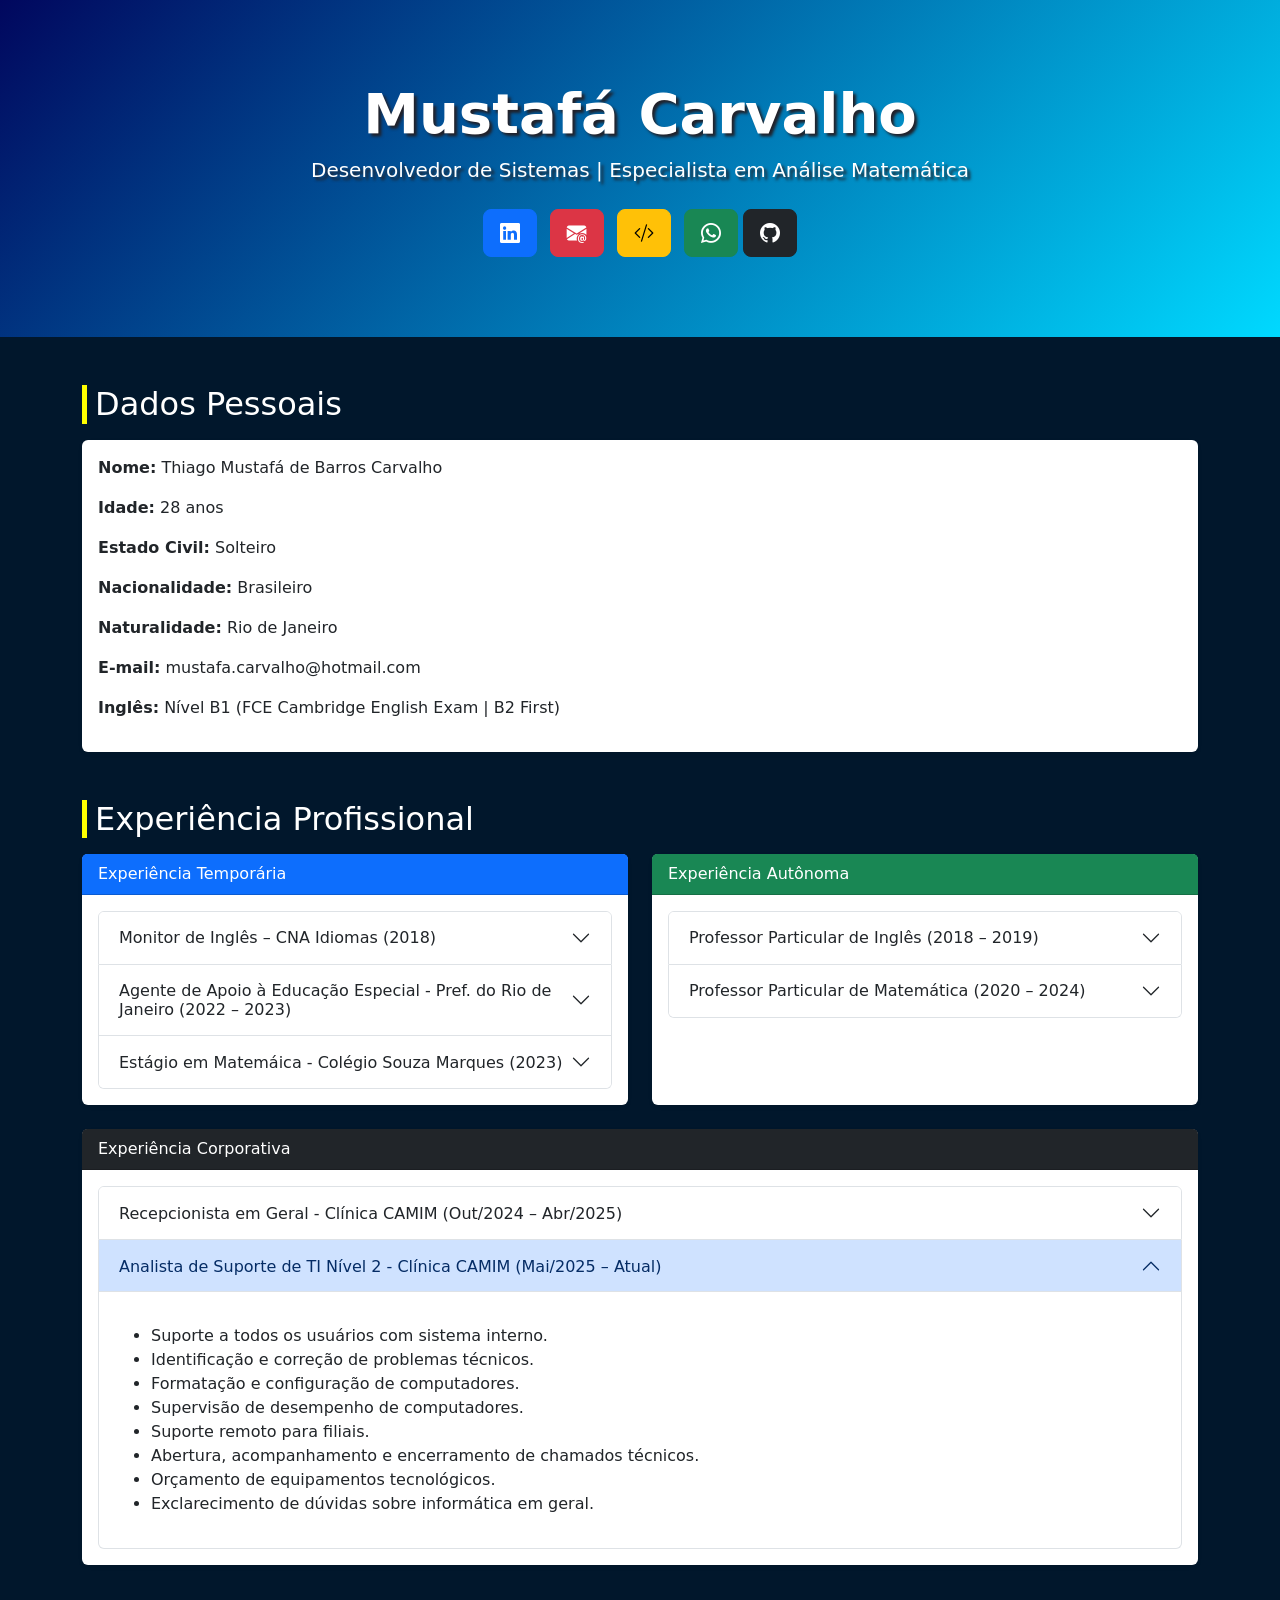
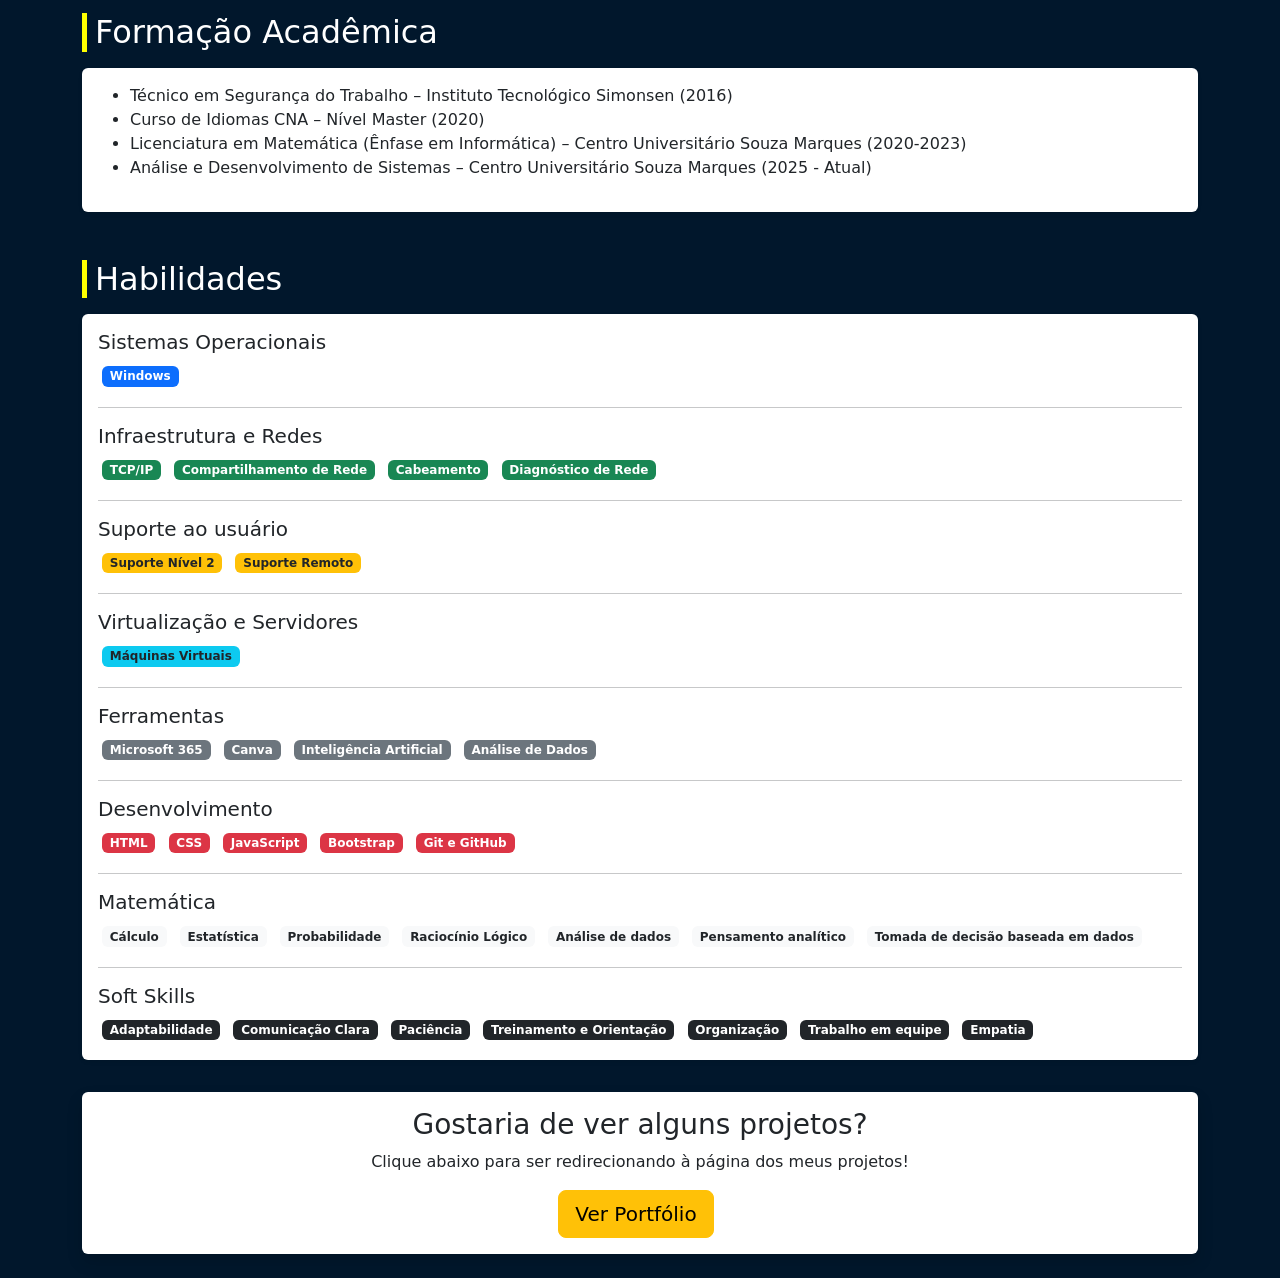
==== commit abbbf922: "feat: novo link de projeto" ====
--- a/index.html
+++ b/index.html
@@ -22,6 +22,7 @@
                 <a href="https://www.linkedin.com/in/mustafacarv/" class="btn btn-primary btn-lg me-2"><i class="bi bi-linkedin"></i></a>
                 <a href="mailto:mustafa.carvalho@hotmail.com" class="btn btn-danger btn-lg me-2"><i class="bi bi-envelope-at-fill"></i></a>
                 <a href="portifolios.html" class="btn btn-warning btn-lg me-2"><i class="bi bi-code-slash"></i></a>
+                <a href="https://wa.me/55219998365233" class="btn btn-success btn-lg"><i class="bi bi-whatsapp"></i></a>
                 <a href="https://github.com/mustafacarv" class="btn btn-dark btn-lg"><i class="bi bi-github"></i></a>
             </div>
         </div>
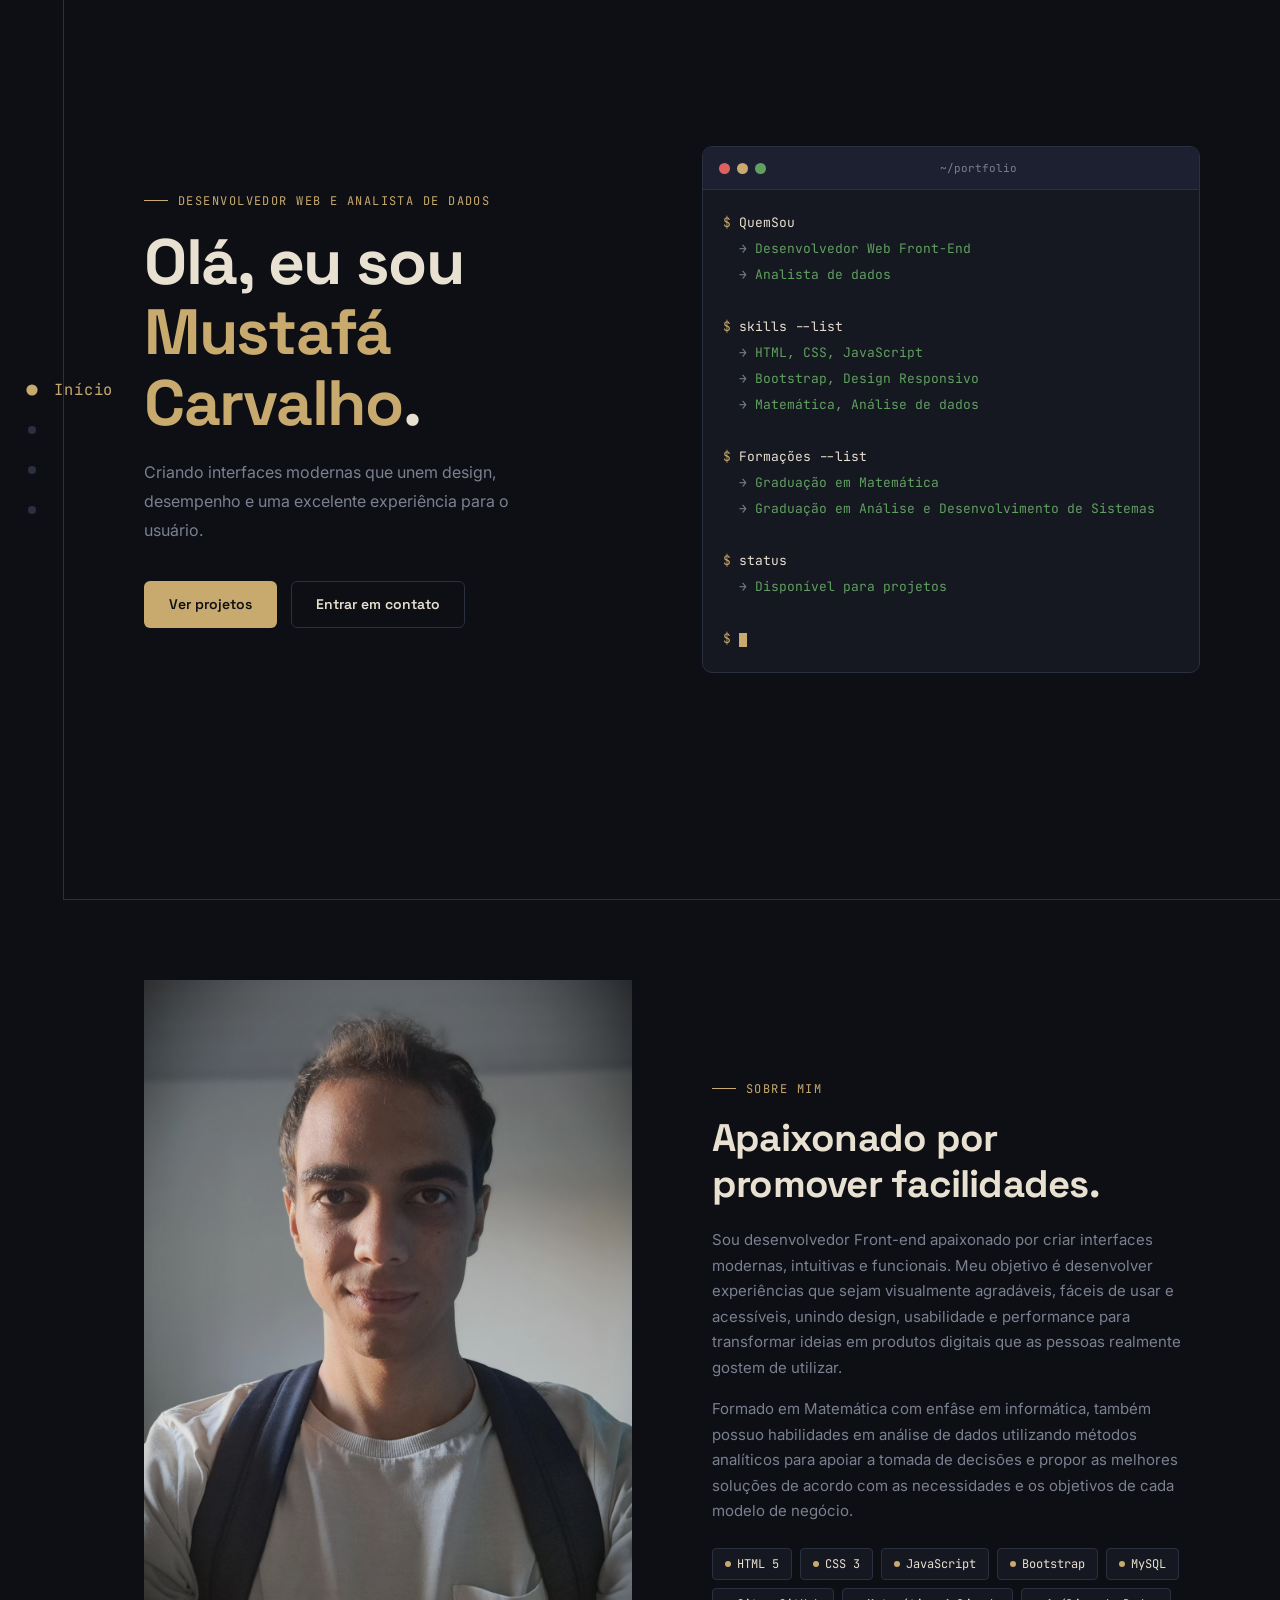
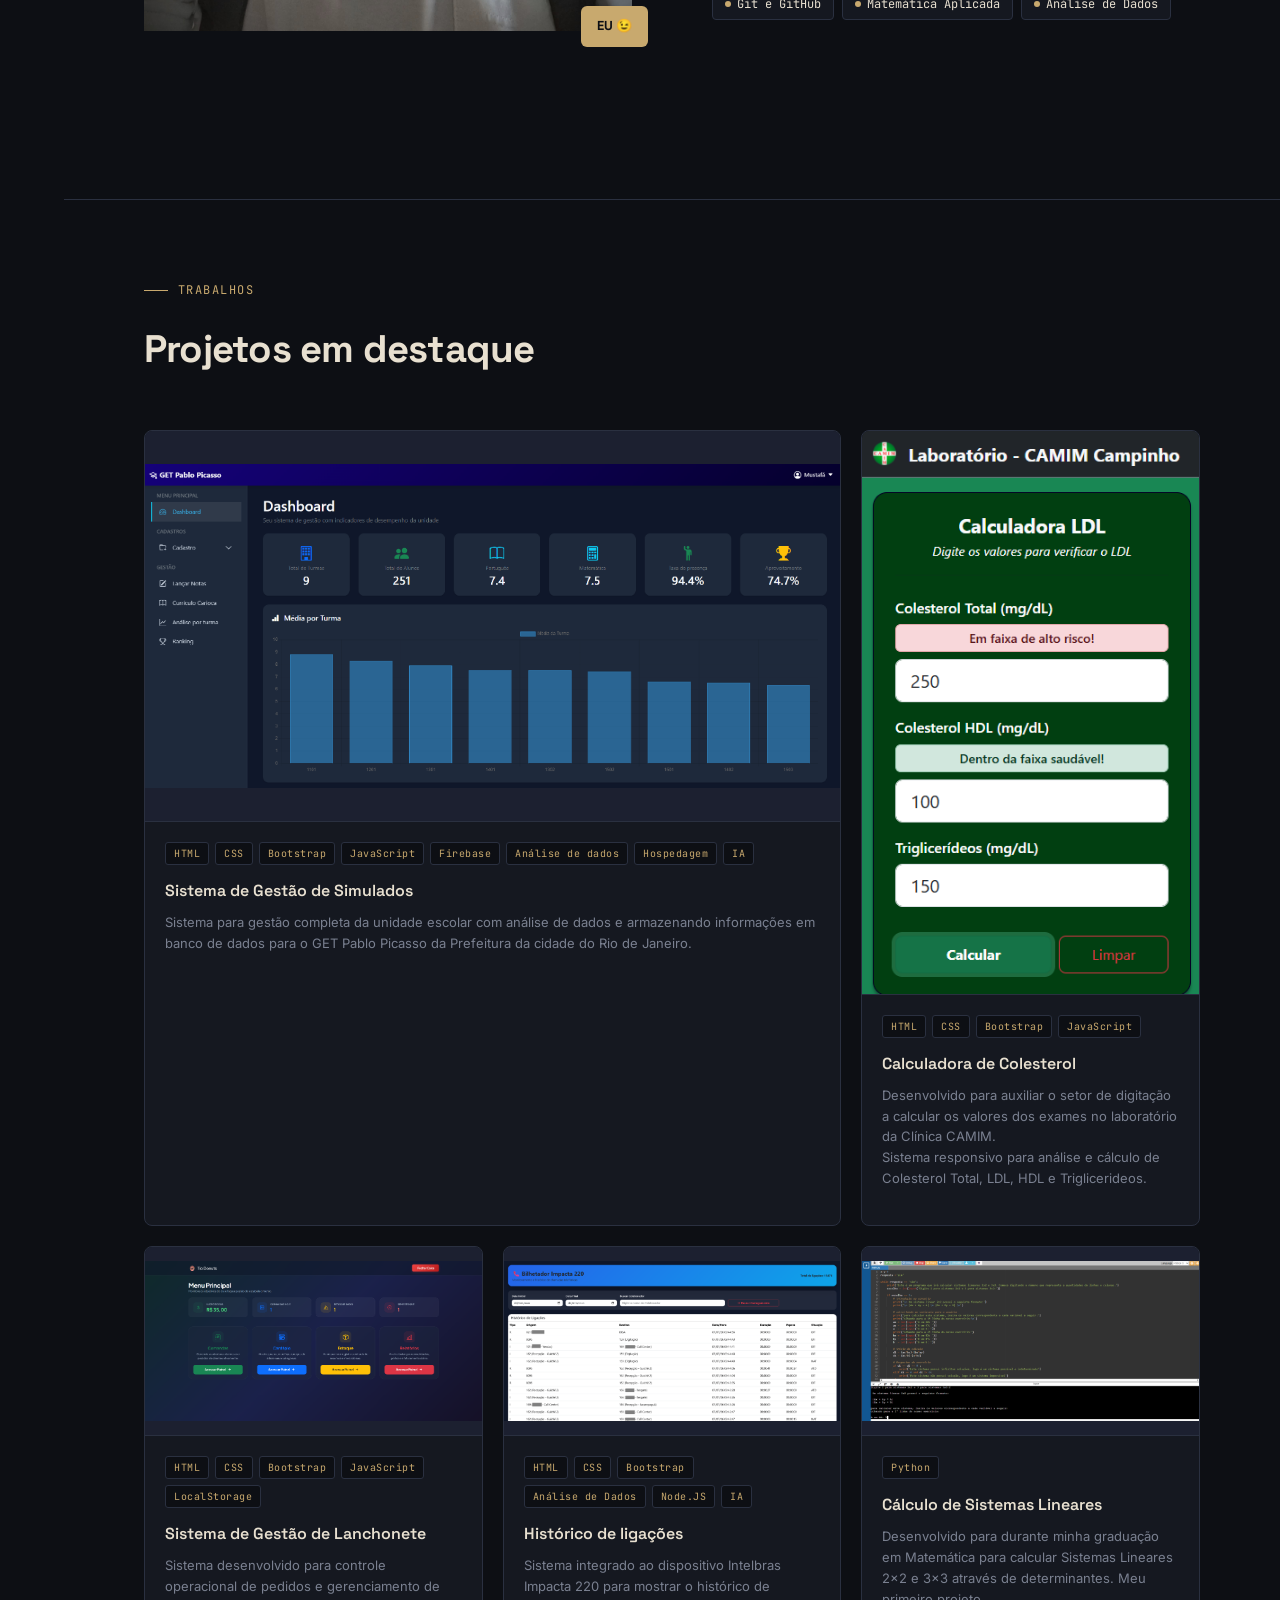
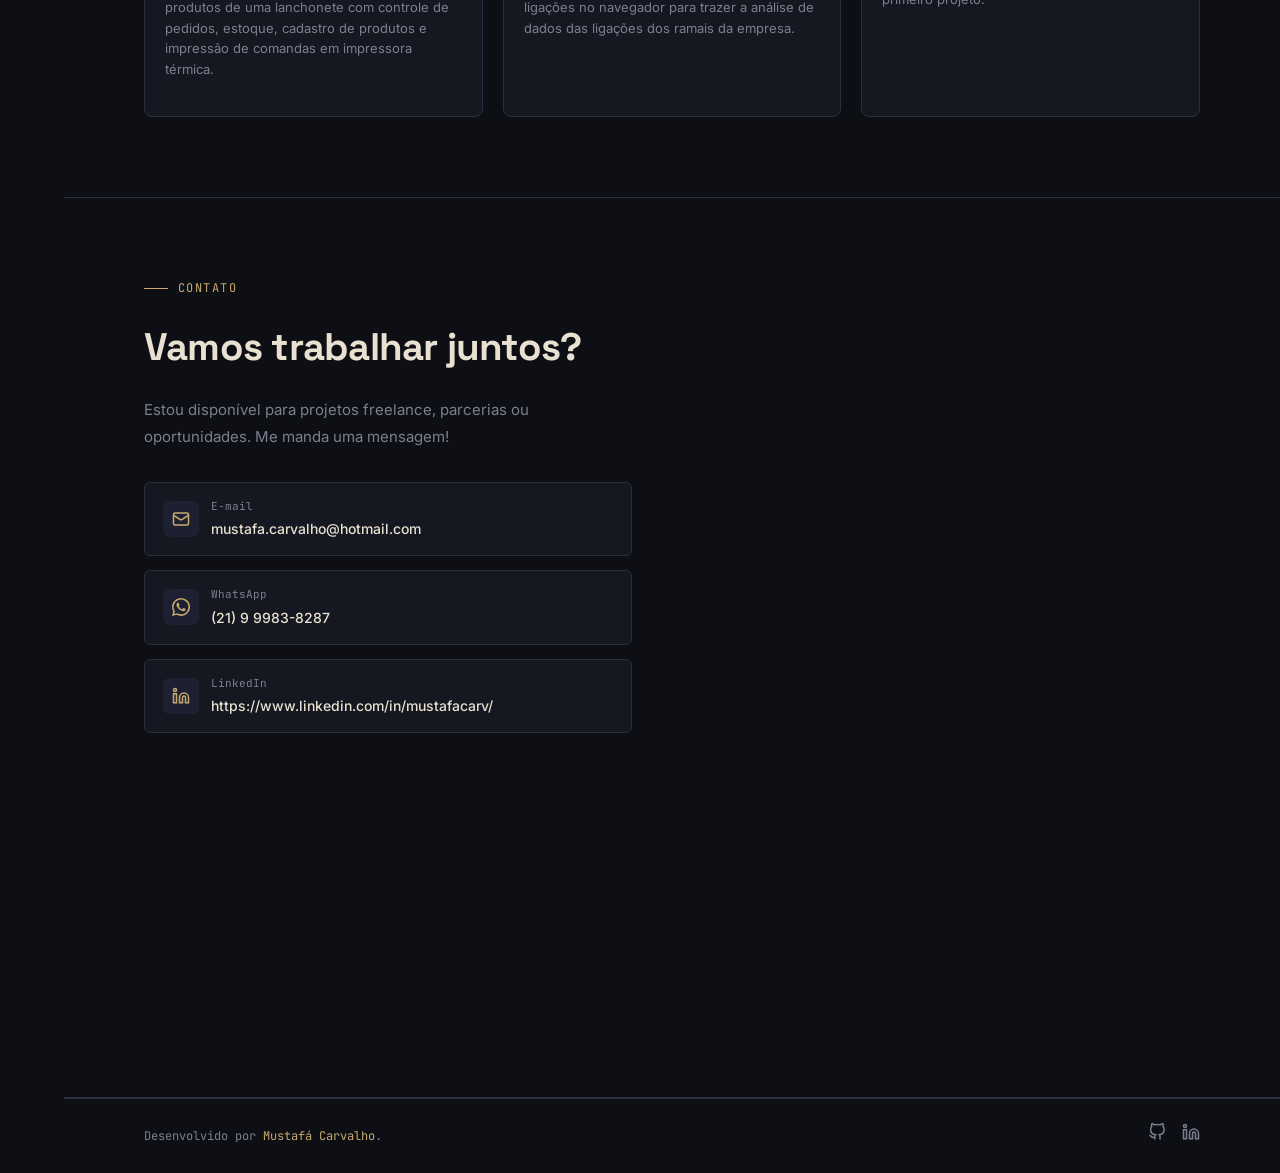
==== commit c7ac7c5d: "refactor: ateração completa da página" ====
--- a/index.html
+++ b/index.html
@@ -1,342 +1,1098 @@
 <!DOCTYPE html>
 <html lang="pt-BR">
 <head>
-    <meta charset="UTF-8">
-    <meta name="viewport" content="width=device-width, initial-scale=1.0">
-    <title>Currículo | Mustafá Carvalho</title>
-    <link href="https://cdn.jsdelivr.net/npm/bootstrap@5.3.3/dist/css/bootstrap.min.css" rel="stylesheet">
-    <link rel="stylesheet" href="https://cdn.jsdelivr.net/npm/bootstrap-icons@1.13.1/font/bootstrap-icons.min.css">
-    <link rel="stylesheet" href="estilo.css">
-    <link rel="shortcut icon" href="favicon_circ.ico" type="image/x-icon">
+    <meta charset="UTF-8" />
+    <meta name="viewport" content="width=device-width, initial-scale=1.0" />
+    <title>Portfólio — Mustafá Carvalho</title>
+    <link rel="preconnect" href="https://fonts.googleapis.com" />
+    <link rel="preconnect" href="https://fonts.gstatic.com" crossorigin />
+    <link href="https://fonts.googleapis.com/css2?family=Space+Grotesk:wght@300;400;500;600;700&family=Inter:wght@300;400;500&family=JetBrains+Mono:wght@400;500&display=swap"rel="stylesheet" />
     <style>
-        .section-title {border-left: 5px solid yellow;}
+        /* ── Tokens ─────────────────────────────────────────── */
+        :root {
+            --bg: #0D0F14;
+            --surface: #151820;
+            --surface2: #1C2030;
+            --border: #2A3040;
+            --gold: #C8A96E;
+            --gold-dim: #8A7050;
+            --text: #E8E0D0;
+            --muted: #7A8090;
+
+            --font-display: 'Space Grotesk', sans-serif;
+            --font-body: 'Inter', sans-serif;
+            --font-mono: 'JetBrains Mono', monospace;
+        }
+
+        /* ── Reset ──────────────────────────────────────────── */
+        *,
+        *::before,
+        *::after {
+            box-sizing: border-box;
+            margin: 0;
+            padding: 0;
+        }
+
+        html {
+            scroll-behavior: smooth;
+        }
+
+        body {
+            background: var(--bg);
+            color: var(--text);
+            font-family: var(--font-body);
+            font-size: 15px;
+            line-height: 1.7;
+            overflow-x: hidden;
+        }
+
+        a {
+            color: inherit;
+            text-decoration: none;
+        }
+
+        img {
+            display: block;
+            max-width: 100%;
+        }
+
+        /* ── Nav lateral ────────────────────────────────────── */
+        .sidenav {
+            position: fixed;
+            left: 0;
+            top: 0;
+            width: 64px;
+            height: 100vh;
+            display: flex;
+            flex-direction: column;
+            align-items: center;
+            justify-content: center;
+            gap: 32px;
+            border-right: 1px solid var(--border);
+            background: var(--bg);
+            z-index: 100;
+        }
+
+        .sidenav__dot {
+            width: 8px;
+            height: 8px;
+            border-radius: 50%;
+            background: var(--border);
+            cursor: pointer;
+            position: relative;
+            transition: background 0.3s, transform 0.3s;
+        }
+
+        .sidenav__dot::after {
+            content: attr(data-label);
+            position: absolute;
+            left: 20px;
+            top: 50%;
+            transform: translateY(-50%);
+            white-space: nowrap;
+            font-family: var(--font-mono);
+            font-size: 11px;
+            color: var(--gold);
+            opacity: 0;
+            pointer-events: none;
+            transition: opacity 0.2s;
+        }
+
+        .sidenav__dot:hover::after,
+        .sidenav__dot.active::after {
+            opacity: 1;
+        }
+
+        .sidenav__dot.active {
+            background: var(--gold);
+            transform: scale(1.4);
+        }
+
+        .sidenav__dot:hover {
+            background: var(--gold-dim);
+        }
+
+        /* ── Layout principal ───────────────────────────────── */
+        main {
+            margin-left: 64px;
+        }
+
+        section {
+            min-height: 100vh;
+            padding: 80px 80px 80px 80px;
+            display: flex;
+            flex-direction: column;
+            justify-content: center;
+            border-bottom: 1px solid var(--border);
+        }
+
+        /* ── Eyebrow ────────────────────────────────────────── */
+        .eyebrow {
+            font-family: var(--font-mono);
+            font-size: 12px;
+            color: var(--gold);
+            letter-spacing: 0.12em;
+            text-transform: uppercase;
+            margin-bottom: 16px;
+            display: flex;
+            align-items: center;
+            gap: 10px;
+        }
+
+        .eyebrow::before {
+            content: '';
+            width: 24px;
+            height: 1px;
+            background: var(--gold);
+            flex-shrink: 0;
+        }
+
+        /* ── HERO ───────────────────────────────────────────── */
+        #hero {
+            padding-top: 0;
+            display: grid;
+            grid-template-columns: 1fr 1fr;
+            align-items: center;
+            gap: 60px;
+            min-height: 100vh;
+        }
+
+        .hero__text h1 {
+            font-family: var(--font-display);
+            font-size: clamp(2.4rem, 5vw, 4rem);
+            font-weight: 700;
+            line-height: 1.1;
+            margin-bottom: 20px;
+            letter-spacing: -0.02em;
+        }
+
+        .hero__text h1 span {
+            color: var(--gold);
+        }
+
+        .hero__text p {
+            font-size: 16px;
+            color: var(--muted);
+            max-width: 420px;
+            margin-bottom: 36px;
+            line-height: 1.8;
+        }
+
+        .hero__ctas {
+            display: flex;
+            gap: 14px;
+            flex-wrap: wrap;
+        }
+
+        .btn {
+            display: inline-flex;
+            align-items: center;
+            gap: 8px;
+            padding: 11px 24px;
+            border-radius: 6px;
+            font-family: var(--font-display);
+            font-size: 14px;
+            font-weight: 600;
+            cursor: pointer;
+            transition: all 0.2s;
+            border: 1px solid transparent;
+        }
+
+        .btn--primary {
+            background: var(--gold);
+            color: var(--bg);
+        }
+
+        .btn--primary:hover {
+            background: #d9bc85;
+        }
+
+        .btn--ghost {
+            border-color: var(--border);
+            color: var(--text);
+        }
+
+        .btn--ghost:hover {
+            border-color: var(--gold);
+            color: var(--gold);
+        }
+
+        /* Terminal fake */
+        .terminal {
+            background: var(--surface);
+            border: 1px solid var(--border);
+            border-radius: 10px;
+            overflow: hidden;
+            font-family: var(--font-mono);
+            font-size: 13px;
+        }
+
+        .terminal__bar {
+            display: flex;
+            align-items: center;
+            gap: 7px;
+            padding: 12px 16px;
+            background: var(--surface2);
+            border-bottom: 1px solid var(--border);
+        }
+
+        .terminal__circle {
+            width: 11px;
+            height: 11px;
+            border-radius: 50%;
+        }
+
+        .terminal__circle:nth-child(1) {
+            background: #E06060;
+        }
+
+        .terminal__circle:nth-child(2) {
+            background: #C8A96E;
+        }
+
+        .terminal__circle:nth-child(3) {
+            background: #60A060;
+        }
+
+        .terminal__title {
+            margin-left: auto;
+            margin-right: auto;
+            font-size: 11px;
+            color: var(--muted);
+        }
+
+        .terminal__body {
+            padding: 20px;
+            line-height: 2;
+        }
+
+        .terminal__line {
+            display: flex;
+            gap: 8px;
+        }
+
+        .terminal__prompt {
+            color: var(--gold);
+        }
+
+        .terminal__cmd {
+            color: var(--text);
+        }
+
+        .terminal__out {
+            color: var(--muted);
+            padding-left: 16px;
+        }
+
+        .terminal__out span {
+            color: #60A060;
+        }
+
+        .cursor {
+            display: inline-block;
+            width: 8px;
+            height: 14px;
+            background: var(--gold);
+            vertical-align: middle;
+            animation: blink 1s step-end infinite;
+        }
+
+        @keyframes blink {
+            50% {
+                opacity: 0;
+            }
+        }
+
+        /* ── SOBRE ──────────────────────────────────────────── */
+        #sobre {
+            display: grid;
+            grid-template-columns: 1fr 1fr;
+            gap: 80px;
+            align-items: center;
+        }
+
+        .sobre__photo {
+            position: relative;
+            align-self: start;
+        }
+
+        .sobre__img-frame {
+            width: 100%;
+            aspect-ratio: 3/4;
+            background: var(--surface);
+            border: 1px solid var(--border);
+            border-radius: 8px;
+            display: flex;
+            align-items: center;
+            justify-content: center;
+            color: var(--muted);
+            font-family: var(--font-mono);
+            font-size: 12px;
+            text-align: center;
+        }
+
+        .sobre__img-frame .img-placeholder {
+            display: flex;
+            flex-direction: column;
+            align-items: center;
+            gap: 10px;
+        }
+
+        .sobre__img-frame .img-placeholder svg {
+            opacity: 0.3;
+        }
+
+        .about__badge {
+            position: absolute;
+            bottom: -16px;
+            right: -16px;
+            background: var(--gold);
+            color: var(--bg);
+            font-family: var(--font-display);
+            font-weight: 700;
+            font-size: 13px;
+            padding: 12px 16px;
+            border-radius: 6px;
+            line-height: 1.3;
+            text-align: center;
+        }
+
+        .sobre__text h2 {
+            font-family: var(--font-display);
+            font-size: clamp(1.8rem, 3vw, 2.6rem);
+            font-weight: 700;
+            letter-spacing: -0.02em;
+            margin-bottom: 20px;
+            line-height: 1.2;
+        }
+
+        .sobre__text p {
+            color: var(--muted);
+            margin-bottom: 16px;
+        }
+
+        .skills-grid {
+            display: flex;
+            flex-wrap: wrap;
+            gap: 8px;
+            margin-top: 24px;
+        }
+
+        .skill-tag {
+            display: inline-flex;
+            align-items: center;
+            gap: 6px;
+            padding: 5px 12px;
+            background: var(--surface);
+            border: 1px solid var(--border);
+            border-radius: 4px;
+            font-family: var(--font-mono);
+            font-size: 12px;
+            color: var(--text);
+            transition: border-color 0.2s, color 0.2s;
+        }
+
+        .skill-tag:hover {
+            border-color: var(--gold);
+            color: var(--gold);
+        }
+
+        .skill-tag .dot {
+            width: 6px;
+            height: 6px;
+            border-radius: 50%;
+            background: var(--gold);
+            flex-shrink: 0;
+        }
+
+        /* ── PROJETOS ───────────────────────────────────────── */
+        #projetos {
+            display: block;
+        }
+
+        .section-header {
+            display: flex;
+            align-items: flex-end;
+            justify-content: space-between;
+            margin-bottom: 48px;
+        }
+
+        .section-header h2 {
+            font-family: var(--font-display);
+            font-size: clamp(1.8rem, 3vw, 2.4rem);
+            font-weight: 700;
+            letter-spacing: -0.02em;
+        }
+
+        .projects-grid {
+            display: grid;
+            grid-template-columns: repeat(3, 1fr);
+            gap: 20px;
+        }
+
+        .project-card {
+            background: var(--surface);
+            border: 1px solid var(--border);
+            border-radius: 8px;
+            overflow: hidden;
+            transition: border-color 0.25s, transform 0.25s;
+            cursor: pointer;
+        }
+
+        .project-card:hover {
+            border-color: var(--gold-dim);
+            transform: translateY(-4px);
+        }
+
+        .project-card--featured {
+            grid-column: span 2;
+        }
+
+        .project-card__thumb {
+            width: 100%;
+            aspect-ratio: 16/9;
+            background: var(--surface2);
+            display: flex;
+            align-items: center;
+            justify-content: center;
+            color: var(--muted);
+            font-family: var(--font-mono);
+            font-size: 12px;
+            border-bottom: 1px solid var(--border);
+        }
+
+        .project-card__body {
+            padding: 20px;
+        }
+
+        .project-card__tags {
+            display: flex;
+            flex-wrap: wrap;
+            gap: 6px;
+            margin-bottom: 12px;
+        }
+
+        .project-card__tag {
+            padding: 2px 8px;
+            background: var(--bg);
+            border: 1px solid var(--border);
+            border-radius: 3px;
+            font-family: var(--font-mono);
+            font-size: 10px;
+            color: var(--gold);
+            letter-spacing: 0.05em;
+        }
+
+        .project-card__title {
+            font-family: var(--font-display);
+            font-size: 16px;
+            font-weight: 600;
+            margin-bottom: 8px;
+        }
+
+        .project-card__desc {
+            font-size: 13px;
+            color: var(--muted);
+            line-height: 1.6;
+            margin-bottom: 16px;
+        }
+
+        .project-card__links {
+            display: flex;
+            gap: 12px;
+        }
+
+        .project-card__link {
+            font-family: var(--font-mono);
+            font-size: 11px;
+            color: var(--gold);
+            display: flex;
+            align-items: center;
+            gap: 4px;
+            transition: opacity 0.2s;
+        }
+
+        .project-card__link:hover {
+            opacity: 0.7;
+        }
+
+        /* ── CONTATO ────────────────────────────────────────── */
+        #contato {
+            display: grid;
+            grid-template-columns: 1fr 1fr;
+            gap: 80px;
+            align-items: start;
+        }
+
+        #contato h2 {
+            font-family: var(--font-display);
+            font-size: clamp(1.8rem, 3vw, 2.4rem);
+            font-weight: 700;
+            letter-spacing: -0.02em;
+            margin-bottom: 16px;
+        }
+
+        #contato p {
+            color: var(--muted);
+            margin-bottom: 32px;
+            line-height: 1.8;
+        }
+
+        .contact-links {
+            display: flex;
+            flex-direction: column;
+            gap: 14px;
+        }
+
+        .contact-link {
+            display: flex;
+            align-items: center;
+            gap: 12px;
+            padding: 14px 18px;
+            background: var(--surface);
+            border: 1px solid var(--border);
+            border-radius: 6px;
+            transition: border-color 0.2s;
+        }
+
+        .contact-link:hover {
+            border-color: var(--gold);
+        }
+
+        .contact-link__icon {
+            width: 36px;
+            height: 36px;
+            background: var(--surface2);
+            border-radius: 6px;
+            display: flex;
+            align-items: center;
+            justify-content: center;
+            flex-shrink: 0;
+            color: var(--gold);
+        }
+
+        .contact-link__info {
+            flex: 1;
+        }
+
+        .contact-link__label {
+            font-size: 11px;
+            color: var(--muted);
+            font-family: var(--font-mono);
+            margin-bottom: 2px;
+        }
+
+        .contact-link__value {
+            font-size: 14px;
+            font-weight: 500;
+            color: var(--text);
+        }
+
+        /* Formulário */
+        .form {
+            display: flex;
+            flex-direction: column;
+            gap: 16px;
+        }
+
+        .form-group {
+            display: flex;
+            flex-direction: column;
+            gap: 6px;
+        }
+
+        .form-label {
+            font-family: var(--font-mono);
+            font-size: 11px;
+            color: var(--muted);
+            letter-spacing: 0.08em;
+            text-transform: uppercase;
+        }
+
+        .form-input,
+        .form-textarea {
+            background: var(--surface);
+            border: 1px solid var(--border);
+            border-radius: 6px;
+            padding: 11px 14px;
+            color: var(--text);
+            font-family: var(--font-body);
+            font-size: 14px;
+            outline: none;
+            transition: border-color 0.2s;
+            width: 100%;
+        }
+
+        .form-input:focus,
+        .form-textarea:focus {
+            border-color: var(--gold);
+        }
+
+        .form-textarea {
+            resize: vertical;
+            min-height: 120px;
+        }
+
+        /* ── Footer ─────────────────────────────────────────── */
+        footer {
+            margin-left: 64px;
+            padding: 24px 80px;
+            display: flex;
+            align-items: center;
+            justify-content: space-between;
+            border-top: 1px solid var(--border);
+        }
+
+        .footer__copy {
+            font-family: var(--font-mono);
+            font-size: 12px;
+            color: var(--muted);
+        }
+
+        .footer__copy span {
+            color: var(--gold);
+        }
+
+        .footer__social {
+            display: flex;
+            gap: 16px;
+        }
+
+        .footer__social a {
+            color: var(--muted);
+            transition: color 0.2s;
+        }
+
+        .footer__social a:hover {
+            color: var(--gold);
+        }
+
+        /* ── Scroll reveal ──────────────────────────────────── */
+        .reveal {
+            opacity: 0;
+            transform: translateY(28px);
+            transition: opacity 0.6s ease, transform 0.6s ease;
+        }
+
+        .reveal.visible {
+            opacity: 1;
+            transform: none;
+        }
+
+        /* ── Responsivo ─────────────────────────────────────── */
+        @media (max-width: 900px) {
+            .sidenav {
+                display: none;
+            }
+
+            main {
+                margin-left: 0;
+            }
+
+            footer {
+                margin-left: 0;
+                padding: 20px 24px;
+                flex-direction: column;
+                gap: 12px;
+                text-align: center;
+            }
+
+            section {
+                padding: 60px 24px;
+                min-height: auto;
+            }
+
+            #hero {
+                grid-template-columns: 1fr;
+                gap: 40px;
+                padding-top: 80px;
+            }
+
+            #sobre {
+                grid-template-columns: 1fr;
+            }
+
+            .sobre__photo {
+                max-width: 260px;
+                margin: 0 auto;
+            }
+
+            .projects-grid {
+                grid-template-columns: 1fr;
+            }
+
+            .project-card--featured {
+                grid-column: span 1;
+            }
+
+            #contato {
+                grid-template-columns: 1fr;
+            }
+        }
+
+        @media (prefers-reduced-motion: reduce) {
+            .reveal {
+                opacity: 1;
+                transform: none;
+                transition: none;
+            }
+
+            .cursor {
+                animation: none;
+            }
+        }
     </style>
 </head>
+
 <body>
-    <!-- Título -->
-    <section class="hero text-center">
-        <div class="container">
-            <h1 class="display-4 fw-bold titulo">Mustafá Carvalho</h1>
-            <p class="lead titulo">Desenvolvedor de Sistemas | Especialista em Análise Matemática</p>
-            <div class="mt-4">
-                <a href="https://www.linkedin.com/in/mustafacarv/" class="btn btn-primary btn-lg me-2"><i class="bi bi-linkedin"></i></a>
-                <a href="mailto:mustafa.carvalho@hotmail.com" class="btn btn-danger btn-lg me-2"><i class="bi bi-envelope-at-fill"></i></a>
-                <a href="portifolios.html" class="btn btn-warning btn-lg me-2"><i class="bi bi-code-slash"></i></a>
-                <a href="https://wa.me/55219998365233" class="btn btn-success btn-lg"><i class="bi bi-whatsapp"></i></a>
-                <a href="https://github.com/mustafacarv" class="btn btn-dark btn-lg"><i class="bi bi-github"></i></a>
-            </div>
-        </div>
-    </section>
-    <!-- Dados Pessoais -->
-    <section class="container pt-5">
-        <h2 class="section-title ps-2 mb-3">Dados Pessoais</h2>
-        <div class="card shadow-sm">
-            <div class="card-body">
-                <p><strong>Nome:</strong> Thiago Mustafá de Barros Carvalho
-                    <p id="minhaIdade"><strong>Idade:</strong></p>
-                    <p><strong>Estado Civil:</strong> Solteiro</p>
-                <p><strong>Nacionalidade:</strong> Brasileiro</p>
-                <p><strong>Naturalidade:</strong> Rio de Janeiro
-                <p><strong>E-mail:</strong> mustafa.carvalho@hotmail.com</p>
-                <p><strong>Inglês:</strong> Nível B1 (FCE Cambridge English Exam | B2 First)</p>
-            </div>
-        </div>
-    </section>
-    <!-- Experiência -->
-    <section class="container pt-5">
-        <h2 class="section-title ps-2 mb-3">Experiência Profissional</h2>
-        <div class="row g-4">
-            <!-- EXPERIÊNCIA TEMPORÁRIA -->
-            <div class="col-md-6">
-                <div class="card shadow-sm h-100">
-                    <div class="card-header bg-primary text-white">
-                        Experiência Temporária
-                    </div>
-                    <div class="card-body">
-                        <div class="accordion" id="accordionTemporaria">
-                            <div class="accordion-item">
-                                <h2 class="accordion-header">
-                                    <button class="accordion-button collapsed"
-                                        type="button"
-                                        data-bs-toggle="collapse"
-                                        data-bs-target="#temp1">
-                                        Monitor de Inglês – CNA Idiomas (2018)
-                                    </button>
-                                </h2>
-                                <div id="temp1"
-                                    class="accordion-collapse collapse"
-                                    data-bs-parent="#accordionTemporaria">
-                                    <div class="accordion-body">
-                                        <ul>
-                                            <li>Auxílio aos alunos e reforço dos conteúdos ministrados.</li>
-                                            <li>Professor substituto</li>
-                                            <li>Aplicação e correção de provas</li>
-                                            <li>Aperfeiçoamento nos conhecimentos da língua inglesa</li>
-                                            <li>Desenvolvimento de habilidades de ensino</li>
-                                        </ul>
-                                    </div>
-                                </div>
-                            </div>
-                            <div class="accordion-item">
-                                <h2 class="accordion-header">
-                                    <button class="accordion-button collapsed"
-                                        type="button"
-                                        data-bs-toggle="collapse"
-                                        data-bs-target="#temp2">
-                                        Agente de Apoio à Educação Especial - Pref. do Rio de Janeiro (2022 – 2023)
-                                    </button>
-                                </h2>
-                                <div id="temp2"
-                                    class="accordion-collapse collapse"
-                                    data-bs-parent="#accordionTemporaria">
-                                    <div class="accordion-body">
-                                        <ul>
-                                            <li>Apoio pedagógico a alunos com necessidades especiais</li>
-                                            <li>Reforço em matemática básica para alunos pós-pandemia</li>
-                                            <li>Correção de provas</li>
-                                            <li>Aperfeiçoamento das habilidades de ensino em condições que exigem adaptabilidade</li>
-                                        </ul>
-                                    </div>
-                                </div>
-                            </div>
-                            <div class="accordion-item">
-                                <h2 class="accordion-header">
-                                    <button class="accordion-button collapsed"
-                                        type="button"
-                                        data-bs-toggle="collapse"
-                                        data-bs-target="#temp3">
-                                        Estágio em Matemáica - Colégio Souza Marques (2023)
-                                    </button>
-                                </h2>
-                                <div id="temp3"
-                                    class="accordion-collapse collapse"
-                                    data-bs-parent="#accordionTemporaria">
-                                    <div class="accordion-body">
-                                        <ul>
-                                            <li>Capacitação e orientação de novos estagiários.</li>
-                                            <li>Elaboração e organização de documentação.</li>
-                                            <li>Utilização de ferramentas Microsoft 365.</li>
-                                            <li>Atuação em ambiente híbrido.</li>
-                                            <li>Treinamento para desenvolvimento de estudantes e integrantes da equipe.</li>                                        
-                                        </ul>
-                                    </div>
-                                </div>
-                            </div>
-                        </div>
-                    </div>
+    <!-- Nav lateral -->
+    <nav class="sidenav" id="sidenav">
+        <div class="sidenav__dot active" data-section="hero" data-label="Início"></div>
+        <div class="sidenav__dot" data-section="sobre" data-label="Sobre"></div>
+        <div class="sidenav__dot" data-section="projetos" data-label="Projetos"></div>
+        <div class="sidenav__dot" data-section="contato" data-label="Contato"></div>
+    </nav>
+
+    <main>
+        <!-- ── HERO ── -->
+        <section id="hero">
+            <div class="hero__text reveal">
+                <div class="eyebrow">Desenvolvedor Web e Analista de Dados</div>
+                <h1>Olá, eu sou<br><span>Mustafá Carvalho</span>.</h1>
+                <p>Criando interfaces modernas que unem design, desempenho e uma excelente experiência para o usuário.
+                </p>
+                <div class="hero__ctas">
+                    <a href="#projetos" class="btn btn--primary">Ver projetos</a>
+                    <a href="#contato" class="btn btn--ghost">Entrar em contato</a>
                 </div>
             </div>
-            <!-- EXPERIÊNCIA AUTÔNOMA -->
-            <div class="col-md-6">
-                <div class="card shadow-sm h-100">
-                    <div class="card-header bg-success text-white">
-                        Experiência Autônoma
-                    </div>
-                    <div class="card-body">
-                        <div class="accordion" id="accordionAutonomo">
-                            <div class="accordion-item">
-                                <h2 class="accordion-header">
-                                    <button class="accordion-button collapsed"
-                                        type="button"
-                                        data-bs-toggle="collapse"
-                                        data-bs-target="#temp4">
-                                        Professor Particular de Inglês (2018 – 2019)
-                                    </button>
-                                </h2>
-                                <div id="temp4"
-                                    class="accordion-collapse collapse"
-                                    data-bs-parent="#accordionTemporaria">
-                                    <div class="accordion-body">
-                                        <ul>
-                                            <li>Aulas particulares de inglês para alunos de diversos níveis.</li>
-                                        </ul>
-                                    </div>
-                                </div>
-                            </div>
-                            <div class="accordion-item">
-                                <h2 class="accordion-header">
-                                    <button class="accordion-button collapsed"
-                                        type="button"
-                                        data-bs-toggle="collapse"
-                                        data-bs-target="#temp5">
-                                        Professor Particular de Matemática (2020 – 2024)
-                                    </button>
-                                </h2>
-                                <div id="temp5"
-                                    class="accordion-collapse collapse"
-                                    data-bs-parent="#accordionAutonomo">
-                                    <div class="accordion-body">
-                                        <ul>
-                                            <li>Foco em ensino de Matemática para alunos do ensino superior.</li>
-                                            <li>Revisão de fundamentos matemáticos essenciais do ensino médio.</li>
-                                        </ul>
-                                    </div>
-                                </div>
-                            </div>
-                        </div>
+
+            <div class="terminal reveal" style="transition-delay: 0.15s">
+                <div class="terminal__bar">
+                    <div class="terminal__circle"></div>
+                    <div class="terminal__circle"></div>
+                    <div class="terminal__circle"></div>
+                    <span class="terminal__title">~/portfolio</span>
+                </div>
+                <div class="terminal__body">
+                    <div class="terminal__line">
+                        <span class="terminal__prompt">$</span>
+                        <span class="terminal__cmd">QuemSou</span>
+                    </div>
+                    <div class="terminal__out">→ <span>Desenvolvedor Web Front-End</span></div>
+                    <div class="terminal__out">→ <span>Analista de dados</span></div>
+                    <br>
+                    <div class="terminal__line">
+                        <span class="terminal__prompt">$</span>
+                        <span class="terminal__cmd">skills --list</span>
+                    </div>
+                    <div class="terminal__out">→ <span>HTML, CSS, JavaScript</span></div>
+                    <div class="terminal__out">→ <span>Bootstrap, Design Responsivo</span></div>
+                    <div class="terminal__out">→ <span>Matemática, Análise de dados</span></div>
+                    <!-- <div class="terminal__out">→ <span>Node.JS, MySQL</span></div> -->
+                    <br>
+                    <div class="terminal__line">
+                        <span class="terminal__prompt">$</span>
+                        <span class="terminal__cmd">Formações --list</span>
+                    </div>
+                    <div class="terminal__out">→ <span>Graduação em Matemática</span></div>
+                    <div class="terminal__out">→ <span>Graduação em Análise e Desenvolvimento de Sistemas</span></div>
+                    <br>
+                    <div class="terminal__line">
+                        <span class="terminal__prompt">$</span>
+                        <span class="terminal__cmd">status</span>
+                    </div>
+                    <div class="terminal__out">→ <span>Disponível para projetos</span></div>
+                    <br>
+                    <div class="terminal__line">
+                        <span class="terminal__prompt">$</span>
+                        <span class="terminal__cmd"><span class="cursor"></span></span>
                     </div>
                 </div>
             </div>
-        </div>
-        <!-- EXPERIÊNCIA CORPORATIVA -->
-        <div class="card shadow-sm mt-4">
-            <div class="card-header bg-dark text-white">
-                Experiência Corporativa
+        </section>
+
+        <!-- ── SOBRE ── -->
+        <section id="sobre">
+            <div class="sobre__photo reveal">
+                <img src="Imagens/Foto3x4Estudante.jpg" alt="">
+                <div class="about__badge">EU 😉</div>
             </div>
-            <div class="card-body">
-                <div class="accordion" id="accordionCorporativo">
-                    <div class="accordion-item">
-                        <h2 class="accordion-header">
-                            <button class="accordion-button collapsed"
-                                type="button"
-                                data-bs-toggle="collapse"
-                                data-bs-target="#corp1">
-                                Recepcionista em Geral - Clínica CAMIM (Out/2024 – Abr/2025)
-                            </button>
-                        </h2>
-                        <div id="corp1"
-                            class="accordion-collapse collapse"
-                            data-bs-parent="#accordionCorporativo">
-                            <div class="accordion-body">
-                                <ul>
-                                    <li>Trabalho em equipe.</li>
-                                    <li>Atendimento ao público.</li>
-                                    <li>Agendamento e gestão de consultas e exames.</li>
-                                    <li>Apoio aos diferentes setores como equipes médicas, financeiras e administrativas.</li>
-                                    <li>Treinamento de novos integrantes da equipe com base em formação e práticas pedagógicas voltadas ao desenvolvimento de pessoas.</li>
-                                    
-                                </ul>
-                                
-                            </div>
-                        </div>
-                    </div>
-                    <div class="accordion-item">
-                        <h2 class="accordion-header">
-                            <button class="accordion-button"
-                                type="button"
-                                data-bs-toggle="collapse"
-                                data-bs-target="#corp2">
-                                Analista de Suporte de TI Nível 2 - Clínica CAMIM (Mai/2025 – Atual)
-                            </button>
-                        </h2>
-                        <div id="corp2"
-                            class="accordion-collapse collapse show"
-                            data-bs-parent="#accordionCorporativo">
-                            <div class="accordion-body">
-                                <strong></strong>
-                                <ul class="mt-3">
-                                    <li>Suporte a todos os usuários com sistema interno.</li>
-                                    <li>Identificação e correção de problemas técnicos.</li>
-                                    <li>Formatação e configuração de computadores.</li>
-                                    <li>Supervisão de desempenho de computadores.</li>
-                                    <li>Suporte remoto para filiais.</li>
-                                    <li>Abertura, acompanhamento e encerramento de chamados técnicos.</li>
-                                    <li>Orçamento de equipamentos tecnológicos.</li>
-                                    <li>Exclarecimento de dúvidas sobre informática em geral.</li>
-                                </ul>
-                            </div>
-                        </div>
-                    </div>
+
+            <div class="sobre__text reveal" style="transition-delay: 0.1s">
+                <div class="eyebrow">Sobre mim</div>
+                <h2>Apaixonado por<br>promover facilidades.</h2>
+                <p>Sou desenvolvedor Front-end apaixonado por criar interfaces modernas, intuitivas e funcionais. Meu
+                    objetivo é desenvolver experiências que sejam visualmente agradáveis, fáceis de usar e acessíveis,
+                    unindo design, usabilidade e performance para transformar ideias em produtos digitais que as pessoas
+                    realmente gostem de utilizar.</p>
+                <p>Formado em Matemática com enfâse em informática, também possuo habilidades em análise de dados
+                    utilizando métodos analíticos para apoiar a tomada de decisões e propor as melhores soluções de
+                    acordo com as necessidades e os objetivos de cada modelo de negócio.</p>
+                <div class="skills-grid">
+                    <span class="skill-tag"><span class="dot"></span>HTML 5</span>
+                    <span class="skill-tag"><span class="dot"></span>CSS 3</span>
+                    <span class="skill-tag"><span class="dot"></span>JavaScript</span>
+                    <span class="skill-tag"><span class="dot"></span>Bootstrap</span>
+                    <span class="skill-tag"><span class="dot"></span>MySQL</span>
+                    <span class="skill-tag"><span class="dot"></span>Git e GitHub</span>
+                    <span class="skill-tag"><span class="dot"></span>Matemática Aplicada</span>
+                    <span class="skill-tag"><span class="dot"></span>Análise de Dados</span>
                 </div>
             </div>
-        </div>
-    </section>
-    <!-- Formação -->
-    <section class="container pt-5">
-        <h2 class="section-title ps-2 mb-3">Formação Acadêmica</h2>
-        <div class="card shadow-sm">
-            <div class="card-body">
-                <ul>
-                    <li>Técnico em Segurança do Trabalho – Instituto Tecnológico Simonsen (2016)</li>
-                    <li>Curso de Idiomas CNA – Nível Master (2020)</li>
-                    <li>Licenciatura em Matemática (Ênfase em Informática) – Centro Universitário Souza Marques (2020-2023)</li>
-                    <li>Análise e Desenvolvimento de Sistemas – Centro Universitário Souza Marques (2025 - Atual)</li>
-                </ul>
+        </section>
+
+        <!-- ── PROJETOS ── -->
+        <section id="projetos">
+            <div class="section-header reveal">
+                <div>
+                    <div class="eyebrow">Trabalhos</div>
+                    <h2>Projetos em destaque</h2>
+                </div>
+                <!-- <a href="#" class="btn btn--ghost">Ver todos →</a> -->
             </div>
-        </div>
-    </section>
-    <!-- Habilidades -->
-    <section class="container pt-5 pb-2">
-        <h2 class="section-title ps-2 mb-3">Habilidades</h2>
-        <div class="card shadow-sm">
-            <div class="card-body">
-                <h5>Sistemas Operacionais</h5>
-                <span class="badge bg-primary skills fs-small m-1">Windows</span>
-                <hr>
-                <h5>Infraestrutura e Redes</h5>
-                <span class="badge bg-success skills fs-small m-1">TCP/IP</span>
-                <span class="badge bg-success skills fs-small m-1">Compartilhamento de Rede</span>
-                <span class="badge bg-success skills fs-small m-1">Cabeamento</span>
-                <span class="badge bg-success skills fs-small m-1">Diagnóstico de Rede</span>
-                <hr>
-                <h5>Suporte ao usuário</h5>
-                <span class="badge bg-warning text-dark skills fs-small m-1">Suporte Nível 2</span>
-                <span class="badge bg-warning text-dark skills fs-small m-1">Suporte Remoto</span>
-                <hr>
-                <h5>Virtualização e Servidores</h5>
-                <span class="badge bg-info text-dark skills fs-small m-1">Máquinas Virtuais</span>
-                <hr>
-                <h5>Ferramentas</h5>
-                <span class="badge bg-secondary skills fs-small m-1">Microsoft 365</span>
-                <span class="badge bg-secondary skills fs-small m-1">Canva</span>
-                <span class="badge bg-secondary skills fs-small m-1">Inteligência Artificial</span>
-                <span class="badge bg-secondary skills fs-small m-1">Análise de Dados</span>
-                <hr>
-                <h5>Desenvolvimento</h5>
-                <span class="badge bg-danger skills fs-small m-1">HTML</span>
-                <span class="badge bg-danger skills fs-small m-1">CSS</span>
-                <span class="badge bg-danger skills fs-small m-1">JavaScript</span>
-                <span class="badge bg-danger skills fs-small m-1">Bootstrap</span>
-                <span class="badge bg-danger skills fs-small m-1">Git e GitHub</span>
-                <hr>
-                <h5>Matemática</h5>
-                <span class="badge bg-light text-dark skills fs-small m-1">Cálculo</span>
-                <span class="badge bg-light text-dark skills fs-small m-1">Estatística</span>
-                <span class="badge bg-light text-dark skills fs-small m-1">Probabilidade</span>
-                <span class="badge bg-light text-dark skills fs-small m-1">Raciocínio Lógico</span>
-                <span class="badge bg-light text-dark skills fs-small m-1">Análise de dados</span>
-                <span class="badge bg-light text-dark skills fs-small m-1">Pensamento analítico</span>
-                <span class="badge bg-light text-dark skills fs-small m-1">Tomada de decisão baseada em dados</span>
-                <hr>
-                <h5>Soft Skills</h5>
-                <span class="badge bg-dark skills fs-small m-1">Adaptabilidade</span>
-                <span class="badge bg-dark skills fs-small m-1">Comunicação Clara</span>
-                <span class="badge bg-dark skills fs-small m-1">Paciência</span>
-                <span class="badge bg-dark skills fs-small m-1">Treinamento e Orientação</span>
-                <span class="badge bg-dark skills fs-small m-1">Organização</span>
-                <span class="badge bg-dark skills fs-small m-1">Trabalho em equipe</span>
-                <span class="badge bg-dark skills fs-small m-1">Empatia</span>
+
+            <div class="projects-grid">
+                <div class="project-card project-card--featured reveal" style="transition-delay: 0.05s">
+                    <div class="project-card__thumb">
+                        <img src="Imagens/sistemaGestao.png" alt="Sistema de Gestão Escolar">
+                    </div>
+                    <div class="project-card__body">
+                        <div class="project-card__tags">
+                            <span class="project-card__tag">HTML</span>
+                            <span class="project-card__tag">CSS</span>
+                            <span class="project-card__tag">Bootstrap</span>
+                            <span class="project-card__tag">JavaScript</span>
+                            <span class="project-card__tag">Firebase</span>
+                            <span class="project-card__tag">Análise de dados</span>
+                            <span class="project-card__tag">Hospedagem </span>
+                            <span class="project-card__tag">IA</span>
+                        </div>
+                        <div class="project-card__title">Sistema de Gestão de Simulados</div>
+                        <div class="project-card__desc">Sistema para gestão completa da unidade escolar com análise de
+                            dados e armazenando informações em banco de dados para o GET Pablo Picasso da Prefeitura da
+                            cidade do Rio de Janeiro.</div>
+                        <div class="project-card__links">
+                            <!-- <a href="#" class="project-card__link">↗ Ver online</a> -->
+                        </div>
+                    </div>
+                </div>
+
+                <div class="project-card reveal" style="transition-delay: 0.1s">
+                    <div class="project-card__thumb">
+                        <img src="Imagens/CalculadoraColesterolMobile.png" alt="Calculadora de Colesterol">
+                    </div>
+                    <div class="project-card__body">
+                        <div class="project-card__tags">
+                            <span class="project-card__tag">HTML</span>
+                            <span class="project-card__tag">CSS</span>
+                            <span class="project-card__tag">Bootstrap</span>
+                            <span class="project-card__tag">JavaScript</span>
+                        </div>
+                        <div class="project-card__title">Calculadora de Colesterol</div>
+                        <div class="project-card__desc">
+                            Desenvolvido para auxiliar o setor de digitação a calcular os valores dos exames no
+                            laboratório da Clínica CAMIM.
+                            <p>Sistema responsivo para análise e cálculo de Colesterol Total, LDL, HDL e Triglicerideos.
+                            </p>
+                        </div>
+                        <div class="project-card__links">
+                            <!-- <a href="#" class="project-card__link">↗ Ver online</a> -->
+                        </div>
+                    </div>
+                </div>
+
+                <div class="project-card reveal" style="transition-delay: 0.15s">
+                    <div class="project-card__thumb">
+                        <img src="Imagens/Restaurante.png" alt="Sistema de Gestão de Lanchonete">
+                    </div>
+                    <div class="project-card__body">
+                        <div class="project-card__tags">
+                            <span class="project-card__tag">HTML</span>
+                            <span class="project-card__tag">CSS</span>
+                            <span class="project-card__tag">Bootstrap</span>
+                            <span class="project-card__tag">JavaScript</span>
+                            <span class="project-card__tag">LocalStorage</span>
+                        </div>
+                        <div class="project-card__title">Sistema de Gestão de Lanchonete</div>
+                        <div class="project-card__desc">Sistema desenvolvido para controle operacional de pedidos e
+                            gerenciamento de produtos de uma lanchonete com controle de pedidos, estoque, cadastro de
+                            produtos e impressão de comandas em impressora térmica.
+
+                        </div>
+                        <div class="project-card__links">
+                            <!-- <a href="#" class="project-card__link">↗ Ver online</a> -->
+                        </div>
+                    </div>
+                </div>
+
+                <div class="project-card reveal" style="transition-delay: 0.2s">
+                    <div class="project-card__thumb">
+                        <img src="Imagens/bilhetador.png" alt="Histórico de ligações">
+                    </div>
+                    <div class="project-card__body">
+                        <div class="project-card__tags">
+                            <span class="project-card__tag">HTML</span>
+                            <span class="project-card__tag">CSS</span>
+                            <span class="project-card__tag">Bootstrap</span>
+                            <span class="project-card__tag">Análise de Dados</span>
+                            <span class="project-card__tag">Node.JS</span>
+                            <span class="project-card__tag">IA</span>
+                        </div>
+                        <div class="project-card__title">Histórico de ligações</div>
+                        <div class="project-card__desc">Sistema integrado ao dispositivo Intelbras Impacta 220 para
+                            mostrar o histórico de ligações no navegador para trazer a análise de dados das ligações dos
+                            ramais da empresa.</div>
+                        <div class="project-card__links">
+                            <!-- <a href="#" class="project-card__link">↗ Ver online</a> -->
+                        </div>
+                    </div>
+                </div>
+
+                <div class="project-card reveal" style="transition-delay: 0.2s">
+                    <div class="project-card__thumb">
+                        <img src="Imagens/SistemasLineares.png" alt="Cálculo de Sistemas Lineares">
+                    </div>
+                    <div class="project-card__body">
+                        <div class="project-card__tags">
+                            <span class="project-card__tag">Python</span>
+                        </div>
+                        <div class="project-card__title">Cálculo de Sistemas Lineares</div>
+                        <div class="project-card__desc">Desenvolvido para durante minha graduação em Matemática para
+                            calcular Sistemas Lineares 2x2 e 3x3 através de determinantes. Meu primeiro projeto.</div>
+                        <div class="project-card__links">
+                            <!-- <a href="https://github.com/mustafacarv/Sistemas-Lineares" class="project-card__link">⌥ GitHub</a> -->
+                        </div>
+                    </div>
+                </div>
+
             </div>
-        </div>
-    </section>
-    <footer class="container py-4">
-        <div class="card shadow">
-            <div class="card-body text-center">
-                <h3>Gostaria de ver alguns projetos?</h3>
-                <p>Clique abaixo para ser redirecionando à página dos meus projetos!</p>
-                <a href="portifolios.html" class="btn btn-warning btn-lg btn-lg me-2">Ver Portfólio</a>
+        </section>
+
+        <!-- ── CONTATO ── -->
+        <section id="contato">
+            <div class="reveal">
+                <div class="eyebrow">Contato</div>
+                <h2>Vamos trabalhar juntos?</h2>
+                <p>Estou disponível para projetos freelance, parcerias ou oportunidades. Me manda uma mensagem!</p>
+                <div class="contact-links">
+                    <a href="mailto:mustafa.carvalho@hotmail.com" class="contact-link">
+                        <div class="contact-link__icon">
+                            <svg width="18" height="18" viewBox="0 0 24 24" fill="none" stroke="currentColor"
+                                stroke-width="2">
+                                <rect x="2" y="4" width="20" height="16" rx="2" />
+                                <path d="m22 7-8.97 5.7a1.94 1.94 0 0 1-2.06 0L2 7" />
+                            </svg>
+                        </div>
+                        <div class="contact-link__info">
+                            <div class="contact-link__label">E-mail</div>
+                            <div class="contact-link__value">mustafa.carvalho@hotmail.com</div>
+                        </div>
+                    </a>
+
+                    <a href="https://wa.me/5521999838287" class="contact-link" target="_blank">
+                        <div class="contact-link__icon">
+                            <svg xmlns="http://www.w3.org/2000/svg" width="18" height="18" viewBox="0 0 24 24"
+                                fill="currentColor">
+                                <path
+                                    d="M20.52 3.48A11.79 11.79 0 0 0 12.03 0C5.42 0 .05 5.36.05 11.98c0 2.11.55 4.18 1.6 6L0 24l6.2-1.63a12 12 0 0 0 5.83 1.48h.01c6.61 0 11.98-5.36 11.98-11.98 0-3.2-1.25-6.2-3.5-8.39zm-8.49 18.35h-.01a9.94 9.94 0 0 1-5.07-1.39l-.36-.21-3.68.97.98-3.59-.24-.37a9.92 9.92 0 1 1 8.38 4.59zm5.46-7.46c-.3-.15-1.77-.87-2.05-.97-.27-.1-.47-.15-.67.15s-.77.97-.94 1.17-.35.22-.65.07a8.13 8.13 0 0 1-2.39-1.47 8.95 8.95 0 0 1-1.66-2.07c-.17-.3-.02-.46.13-.61.14-.14.3-.35.45-.52.15-.17.2-.3.3-.5.1-.2.05-.37-.03-.52-.08-.15-.67-1.61-.92-2.2-.24-.58-.49-.5-.67-.5h-.57c-.2 0-.52.08-.79.37-.27.3-1.04 1.02-1.04 2.48s1.07 2.87 1.22 3.07c.15.2 2.1 3.2 5.08 4.49.71.31 1.26.49 1.69.63.71.23 1.36.2 1.87.12.57-.08 1.77-.72 2.02-1.42.25-.69.25-1.29.17-1.42-.08-.12-.28-.2-.58-.35z" />
+                            </svg>
+                        </div>
+                        <div class="contact-link__info">
+                            <div class="contact-link__label">WhatsApp</div>
+                            <div class="contact-link__value">(21) 9 9983-8287</div>
+                        </div>
+                    </a>
+
+                    <a href="https://https://www.linkedin.com/in/mustafacarv/" class="contact-link" target="_blank">
+                        <div class="contact-link__icon">
+                            <svg width="18" height="18" viewBox="0 0 24 24" fill="none" stroke="currentColor"
+                                stroke-width="2">
+                                <path
+                                    d="M16 8a6 6 0 0 1 6 6v7h-4v-7a2 2 0 0 0-2-2 2 2 0 0 0-2 2v7h-4v-7a6 6 0 0 1 6-6z" />
+                                <rect x="2" y="9" width="4" height="12" />
+                                <circle cx="4" cy="4" r="2" />
+                            </svg>
+                        </div>
+                        <div class="contact-link__info">
+                            <div class="contact-link__label">LinkedIn</div>
+                            <div class="contact-link__value">https://www.linkedin.com/in/mustafacarv/</div>
+                        </div>
+                    </a>
+                </div>
             </div>
+        </section>
+
+    </main>
+
+    <!-- Footer -->
+    <footer>
+        <span class="footer__copy">Desenvolvido por <span>Mustafá Carvalho</span>.</span>
+        <div class="footer__social">
+            <a href="https://github.com/mustafacarv" target="_blank" title="GitHub">
+                <svg width="18" height="18" viewBox="0 0 24 24" fill="none" stroke="currentColor" stroke-width="2">
+                    <path d="M9 19c-5 1.5-5-2.5-7-3m14 6v-3.87a3.37 3.37 0 0 0-.94-2.61c3.14-.35 6.44-1.54 6.44-7A5.44 5.44 0 0 0 20 4.77 5.07 5.07 0 0 0 19.91 1S18.73.65 16 2.48a13.38 13.38 0 0 0-7 0C6.27.65 5.09 1 5.09 1A5.07 5.07 0 0 0 5 4.77a5.44 5.44 0 0 0-1.5 3.78c0 5.42 3.3 6.61 6.44 7A3.37 3.37 0 0 0 9 18.13V22" />
+                </svg>
+            </a>
+            <a href="https://https://www.linkedin.com/in/mustafacarv/" target="_blank" title="LinkedIn">
+                <svg width="18" height="18" viewBox="0 0 24 24" fill="none" stroke="currentColor" stroke-width="2">
+                    <path d="M16 8a6 6 0 0 1 6 6v7h-4v-7a2 2 0 0 0-2-2 2 2 0 0 0-2 2v7h-4v-7a6 6 0 0 1 6-6z" />
+                    <rect x="2" y="9" width="4" height="12" />
+                    <circle cx="4" cy="4" r="2" />
+                </svg>
+            </a>
         </div>
     </footer>
 
     <script>
-        const dataAtual = new Date();
-        const ano = dataAtual.getFullYear();
-        const mes = dataAtual.getMonth() + 1;
-        const dia = dataAtual.getDate();
-        const minhaIdade = document.querySelector('#minhaIdade');
-        
-        function verificarIdade(mes,dia) {
-            let idade;
-            if (mes > 7 || (mes === 7 && dia >= 25)) {
-                idade = ano - 1998;
-            } else {
-                idade = ano - 1998 - 1;
-            }
-            minhaIdade.innerHTML = `<strong>Idade:</strong> ${idade} anos`;
-        }
-        verificarIdade(mes, dia);
+        // ── Scroll spy (nav lateral) ─────────────────────────
+        const dots = document.querySelectorAll('.sidenav__dot');
+        const sections = document.querySelectorAll('main section');
+
+        const observer = new IntersectionObserver(entries => {
+            entries.forEach(entry => {
+                if (entry.isIntersecting) {
+                    const id = entry.target.id;
+                    dots.forEach(d => {
+                        d.classList.toggle('active', d.dataset.section === id);
+                    });
+                }
+            });
+        }, { threshold: 0.4 });
+
+        sections.forEach(s => observer.observe(s));
+
+        dots.forEach(dot => {
+            dot.addEventListener('click', () => {
+                const target = document.getElementById(dot.dataset.section);
+                if (target) target.scrollIntoView({ behavior: 'smooth' });
+            });
+        });
+
+        // ── Scroll reveal ────────────────────────────────────
+        const reveals = document.querySelectorAll('.reveal');
+
+        const revealObserver = new IntersectionObserver(entries => {
+            entries.forEach(entry => {
+                if (entry.isIntersecting) {
+                    entry.target.classList.add('visible');
+                    revealObserver.unobserve(entry.target);
+                }
+            });
+        }, { threshold: 0.12 });
+
+        reveals.forEach(el => revealObserver.observe(el));
+
+        // ── Form submit (placeholder) ────────────────────────
+        function handleSubmit(e) {
+            e.preventDefault();
+            const btn = e.target.querySelector('button[type="submit"]');
+            btn.textContent = 'Mensagem enviada ✓';
+            btn.style.background = '#60A060';
+            btn.disabled = true;
+            // Aqui você conectaria ao seu backend PHP/MySQL
+        }
     </script>
-    <script src="https://cdn.jsdelivr.net/npm/bootstrap@5.3.3/dist/js/bootstrap.bundle.min.js"></script>
 </body>
+
 </html>
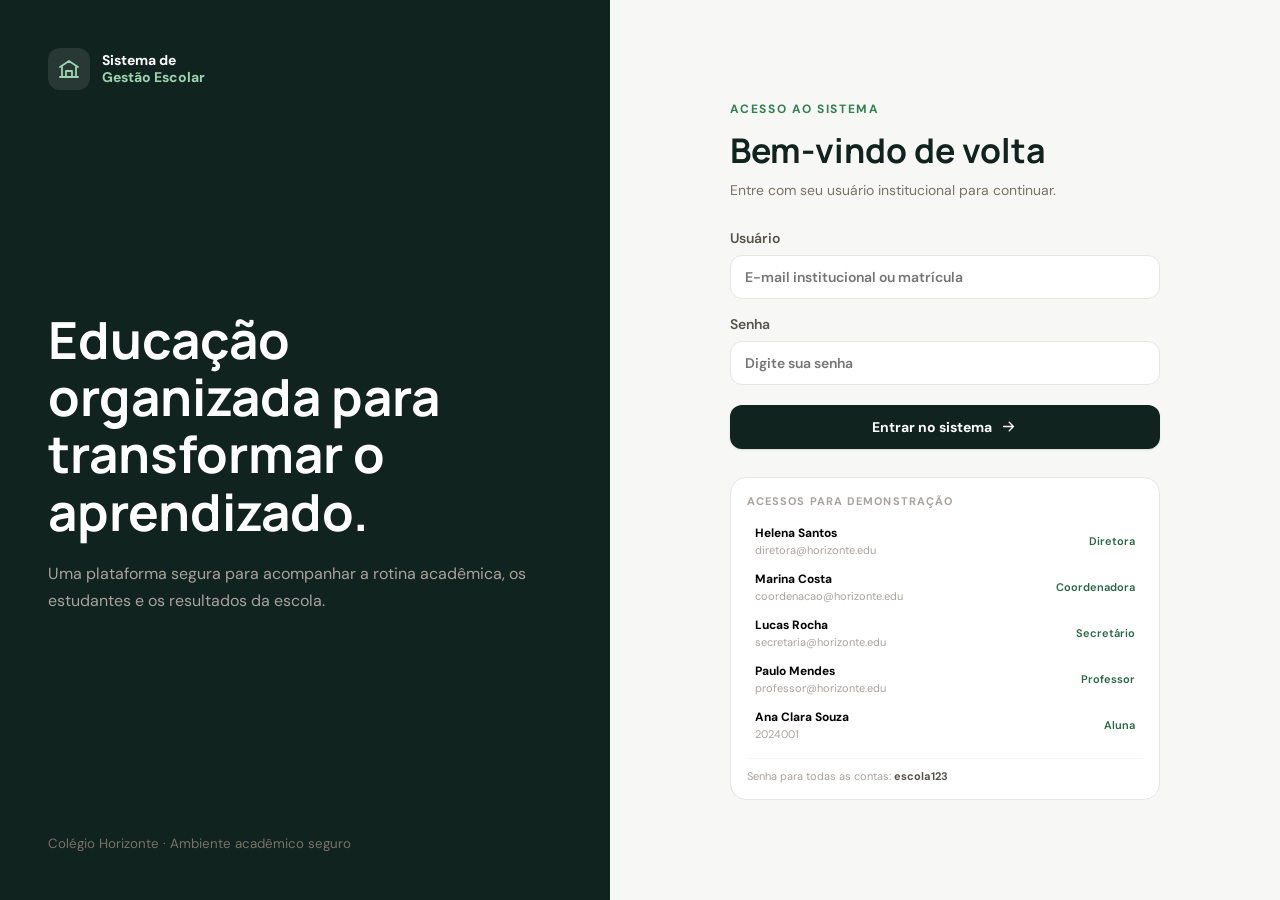
==== commit 255bfcbe: "Início" ====
--- a/index.html
+++ b/index.html
@@ -1,1098 +1,34 @@
-<!DOCTYPE html>
+<!doctype html>
 <html lang="pt-BR">
-<head>
+  <head>
     <meta charset="UTF-8" />
     <meta name="viewport" content="width=device-width, initial-scale=1.0" />
-    <title>Portfólio — Mustafá Carvalho</title>
+    <meta name="description" content="Sistema de Gestão Escolar do Colégio Horizonte" />
+    <title>Sistema de Gestão Escolar</title>
     <link rel="preconnect" href="https://fonts.googleapis.com" />
     <link rel="preconnect" href="https://fonts.gstatic.com" crossorigin />
-    <link href="https://fonts.googleapis.com/css2?family=Space+Grotesk:wght@300;400;500;600;700&family=Inter:wght@300;400;500&family=JetBrains+Mono:wght@400;500&display=swap"rel="stylesheet" />
-    <style>
-        /* ── Tokens ─────────────────────────────────────────── */
-        :root {
-            --bg: #0D0F14;
-            --surface: #151820;
-            --surface2: #1C2030;
-            --border: #2A3040;
-            --gold: #C8A96E;
-            --gold-dim: #8A7050;
-            --text: #E8E0D0;
-            --muted: #7A8090;
-
-            --font-display: 'Space Grotesk', sans-serif;
-            --font-body: 'Inter', sans-serif;
-            --font-mono: 'JetBrains Mono', monospace;
-        }
-
-        /* ── Reset ──────────────────────────────────────────── */
-        *,
-        *::before,
-        *::after {
-            box-sizing: border-box;
-            margin: 0;
-            padding: 0;
-        }
-
-        html {
-            scroll-behavior: smooth;
-        }
-
-        body {
-            background: var(--bg);
-            color: var(--text);
-            font-family: var(--font-body);
-            font-size: 15px;
-            line-height: 1.7;
-            overflow-x: hidden;
-        }
-
-        a {
-            color: inherit;
-            text-decoration: none;
-        }
-
-        img {
-            display: block;
-            max-width: 100%;
-        }
-
-        /* ── Nav lateral ────────────────────────────────────── */
-        .sidenav {
-            position: fixed;
-            left: 0;
-            top: 0;
-            width: 64px;
-            height: 100vh;
-            display: flex;
-            flex-direction: column;
-            align-items: center;
-            justify-content: center;
-            gap: 32px;
-            border-right: 1px solid var(--border);
-            background: var(--bg);
-            z-index: 100;
-        }
-
-        .sidenav__dot {
-            width: 8px;
-            height: 8px;
-            border-radius: 50%;
-            background: var(--border);
-            cursor: pointer;
-            position: relative;
-            transition: background 0.3s, transform 0.3s;
-        }
-
-        .sidenav__dot::after {
-            content: attr(data-label);
-            position: absolute;
-            left: 20px;
-            top: 50%;
-            transform: translateY(-50%);
-            white-space: nowrap;
-            font-family: var(--font-mono);
-            font-size: 11px;
-            color: var(--gold);
-            opacity: 0;
-            pointer-events: none;
-            transition: opacity 0.2s;
-        }
-
-        .sidenav__dot:hover::after,
-        .sidenav__dot.active::after {
-            opacity: 1;
-        }
-
-        .sidenav__dot.active {
-            background: var(--gold);
-            transform: scale(1.4);
-        }
-
-        .sidenav__dot:hover {
-            background: var(--gold-dim);
-        }
-
-        /* ── Layout principal ───────────────────────────────── */
-        main {
-            margin-left: 64px;
-        }
-
-        section {
-            min-height: 100vh;
-            padding: 80px 80px 80px 80px;
-            display: flex;
-            flex-direction: column;
-            justify-content: center;
-            border-bottom: 1px solid var(--border);
-        }
-
-        /* ── Eyebrow ────────────────────────────────────────── */
-        .eyebrow {
-            font-family: var(--font-mono);
-            font-size: 12px;
-            color: var(--gold);
-            letter-spacing: 0.12em;
-            text-transform: uppercase;
-            margin-bottom: 16px;
-            display: flex;
-            align-items: center;
-            gap: 10px;
-        }
-
-        .eyebrow::before {
-            content: '';
-            width: 24px;
-            height: 1px;
-            background: var(--gold);
-            flex-shrink: 0;
-        }
-
-        /* ── HERO ───────────────────────────────────────────── */
-        #hero {
-            padding-top: 0;
-            display: grid;
-            grid-template-columns: 1fr 1fr;
-            align-items: center;
-            gap: 60px;
-            min-height: 100vh;
-        }
-
-        .hero__text h1 {
-            font-family: var(--font-display);
-            font-size: clamp(2.4rem, 5vw, 4rem);
-            font-weight: 700;
-            line-height: 1.1;
-            margin-bottom: 20px;
-            letter-spacing: -0.02em;
-        }
-
-        .hero__text h1 span {
-            color: var(--gold);
-        }
-
-        .hero__text p {
-            font-size: 16px;
-            color: var(--muted);
-            max-width: 420px;
-            margin-bottom: 36px;
-            line-height: 1.8;
-        }
-
-        .hero__ctas {
-            display: flex;
-            gap: 14px;
-            flex-wrap: wrap;
-        }
-
-        .btn {
-            display: inline-flex;
-            align-items: center;
-            gap: 8px;
-            padding: 11px 24px;
-            border-radius: 6px;
-            font-family: var(--font-display);
-            font-size: 14px;
-            font-weight: 600;
-            cursor: pointer;
-            transition: all 0.2s;
-            border: 1px solid transparent;
-        }
-
-        .btn--primary {
-            background: var(--gold);
-            color: var(--bg);
-        }
-
-        .btn--primary:hover {
-            background: #d9bc85;
-        }
-
-        .btn--ghost {
-            border-color: var(--border);
-            color: var(--text);
-        }
-
-        .btn--ghost:hover {
-            border-color: var(--gold);
-            color: var(--gold);
-        }
-
-        /* Terminal fake */
-        .terminal {
-            background: var(--surface);
-            border: 1px solid var(--border);
-            border-radius: 10px;
-            overflow: hidden;
-            font-family: var(--font-mono);
-            font-size: 13px;
-        }
-
-        .terminal__bar {
-            display: flex;
-            align-items: center;
-            gap: 7px;
-            padding: 12px 16px;
-            background: var(--surface2);
-            border-bottom: 1px solid var(--border);
-        }
-
-        .terminal__circle {
-            width: 11px;
-            height: 11px;
-            border-radius: 50%;
-        }
-
-        .terminal__circle:nth-child(1) {
-            background: #E06060;
-        }
-
-        .terminal__circle:nth-child(2) {
-            background: #C8A96E;
-        }
-
-        .terminal__circle:nth-child(3) {
-            background: #60A060;
-        }
-
-        .terminal__title {
-            margin-left: auto;
-            margin-right: auto;
-            font-size: 11px;
-            color: var(--muted);
-        }
-
-        .terminal__body {
-            padding: 20px;
-            line-height: 2;
-        }
-
-        .terminal__line {
-            display: flex;
-            gap: 8px;
-        }
-
-        .terminal__prompt {
-            color: var(--gold);
-        }
-
-        .terminal__cmd {
-            color: var(--text);
-        }
-
-        .terminal__out {
-            color: var(--muted);
-            padding-left: 16px;
-        }
-
-        .terminal__out span {
-            color: #60A060;
-        }
-
-        .cursor {
-            display: inline-block;
-            width: 8px;
-            height: 14px;
-            background: var(--gold);
-            vertical-align: middle;
-            animation: blink 1s step-end infinite;
-        }
-
-        @keyframes blink {
-            50% {
-                opacity: 0;
-            }
-        }
-
-        /* ── SOBRE ──────────────────────────────────────────── */
-        #sobre {
-            display: grid;
-            grid-template-columns: 1fr 1fr;
-            gap: 80px;
-            align-items: center;
-        }
-
-        .sobre__photo {
-            position: relative;
-            align-self: start;
-        }
-
-        .sobre__img-frame {
-            width: 100%;
-            aspect-ratio: 3/4;
-            background: var(--surface);
-            border: 1px solid var(--border);
-            border-radius: 8px;
-            display: flex;
-            align-items: center;
-            justify-content: center;
-            color: var(--muted);
-            font-family: var(--font-mono);
-            font-size: 12px;
-            text-align: center;
-        }
-
-        .sobre__img-frame .img-placeholder {
-            display: flex;
-            flex-direction: column;
-            align-items: center;
-            gap: 10px;
-        }
-
-        .sobre__img-frame .img-placeholder svg {
-            opacity: 0.3;
-        }
-
-        .about__badge {
-            position: absolute;
-            bottom: -16px;
-            right: -16px;
-            background: var(--gold);
-            color: var(--bg);
-            font-family: var(--font-display);
-            font-weight: 700;
-            font-size: 13px;
-            padding: 12px 16px;
-            border-radius: 6px;
-            line-height: 1.3;
-            text-align: center;
-        }
-
-        .sobre__text h2 {
-            font-family: var(--font-display);
-            font-size: clamp(1.8rem, 3vw, 2.6rem);
-            font-weight: 700;
-            letter-spacing: -0.02em;
-            margin-bottom: 20px;
-            line-height: 1.2;
-        }
-
-        .sobre__text p {
-            color: var(--muted);
-            margin-bottom: 16px;
-        }
-
-        .skills-grid {
-            display: flex;
-            flex-wrap: wrap;
-            gap: 8px;
-            margin-top: 24px;
-        }
-
-        .skill-tag {
-            display: inline-flex;
-            align-items: center;
-            gap: 6px;
-            padding: 5px 12px;
-            background: var(--surface);
-            border: 1px solid var(--border);
-            border-radius: 4px;
-            font-family: var(--font-mono);
-            font-size: 12px;
-            color: var(--text);
-            transition: border-color 0.2s, color 0.2s;
-        }
-
-        .skill-tag:hover {
-            border-color: var(--gold);
-            color: var(--gold);
-        }
-
-        .skill-tag .dot {
-            width: 6px;
-            height: 6px;
-            border-radius: 50%;
-            background: var(--gold);
-            flex-shrink: 0;
-        }
-
-        /* ── PROJETOS ───────────────────────────────────────── */
-        #projetos {
-            display: block;
-        }
-
-        .section-header {
-            display: flex;
-            align-items: flex-end;
-            justify-content: space-between;
-            margin-bottom: 48px;
-        }
-
-        .section-header h2 {
-            font-family: var(--font-display);
-            font-size: clamp(1.8rem, 3vw, 2.4rem);
-            font-weight: 700;
-            letter-spacing: -0.02em;
-        }
-
-        .projects-grid {
-            display: grid;
-            grid-template-columns: repeat(3, 1fr);
-            gap: 20px;
-        }
-
-        .project-card {
-            background: var(--surface);
-            border: 1px solid var(--border);
-            border-radius: 8px;
-            overflow: hidden;
-            transition: border-color 0.25s, transform 0.25s;
-            cursor: pointer;
-        }
-
-        .project-card:hover {
-            border-color: var(--gold-dim);
-            transform: translateY(-4px);
-        }
-
-        .project-card--featured {
-            grid-column: span 2;
-        }
-
-        .project-card__thumb {
-            width: 100%;
-            aspect-ratio: 16/9;
-            background: var(--surface2);
-            display: flex;
-            align-items: center;
-            justify-content: center;
-            color: var(--muted);
-            font-family: var(--font-mono);
-            font-size: 12px;
-            border-bottom: 1px solid var(--border);
-        }
-
-        .project-card__body {
-            padding: 20px;
-        }
-
-        .project-card__tags {
-            display: flex;
-            flex-wrap: wrap;
-            gap: 6px;
-            margin-bottom: 12px;
-        }
-
-        .project-card__tag {
-            padding: 2px 8px;
-            background: var(--bg);
-            border: 1px solid var(--border);
-            border-radius: 3px;
-            font-family: var(--font-mono);
-            font-size: 10px;
-            color: var(--gold);
-            letter-spacing: 0.05em;
-        }
-
-        .project-card__title {
-            font-family: var(--font-display);
-            font-size: 16px;
-            font-weight: 600;
-            margin-bottom: 8px;
-        }
-
-        .project-card__desc {
-            font-size: 13px;
-            color: var(--muted);
-            line-height: 1.6;
-            margin-bottom: 16px;
-        }
-
-        .project-card__links {
-            display: flex;
-            gap: 12px;
-        }
-
-        .project-card__link {
-            font-family: var(--font-mono);
-            font-size: 11px;
-            color: var(--gold);
-            display: flex;
-            align-items: center;
-            gap: 4px;
-            transition: opacity 0.2s;
-        }
-
-        .project-card__link:hover {
-            opacity: 0.7;
-        }
-
-        /* ── CONTATO ────────────────────────────────────────── */
-        #contato {
-            display: grid;
-            grid-template-columns: 1fr 1fr;
-            gap: 80px;
-            align-items: start;
-        }
-
-        #contato h2 {
-            font-family: var(--font-display);
-            font-size: clamp(1.8rem, 3vw, 2.4rem);
-            font-weight: 700;
-            letter-spacing: -0.02em;
-            margin-bottom: 16px;
-        }
-
-        #contato p {
-            color: var(--muted);
-            margin-bottom: 32px;
-            line-height: 1.8;
-        }
-
-        .contact-links {
-            display: flex;
-            flex-direction: column;
-            gap: 14px;
-        }
-
-        .contact-link {
-            display: flex;
-            align-items: center;
-            gap: 12px;
-            padding: 14px 18px;
-            background: var(--surface);
-            border: 1px solid var(--border);
-            border-radius: 6px;
-            transition: border-color 0.2s;
-        }
-
-        .contact-link:hover {
-            border-color: var(--gold);
-        }
-
-        .contact-link__icon {
-            width: 36px;
-            height: 36px;
-            background: var(--surface2);
-            border-radius: 6px;
-            display: flex;
-            align-items: center;
-            justify-content: center;
-            flex-shrink: 0;
-            color: var(--gold);
-        }
-
-        .contact-link__info {
-            flex: 1;
-        }
-
-        .contact-link__label {
-            font-size: 11px;
-            color: var(--muted);
-            font-family: var(--font-mono);
-            margin-bottom: 2px;
-        }
-
-        .contact-link__value {
-            font-size: 14px;
-            font-weight: 500;
-            color: var(--text);
-        }
-
-        /* Formulário */
-        .form {
-            display: flex;
-            flex-direction: column;
-            gap: 16px;
-        }
-
-        .form-group {
-            display: flex;
-            flex-direction: column;
-            gap: 6px;
-        }
-
-        .form-label {
-            font-family: var(--font-mono);
-            font-size: 11px;
-            color: var(--muted);
-            letter-spacing: 0.08em;
-            text-transform: uppercase;
-        }
-
-        .form-input,
-        .form-textarea {
-            background: var(--surface);
-            border: 1px solid var(--border);
-            border-radius: 6px;
-            padding: 11px 14px;
-            color: var(--text);
-            font-family: var(--font-body);
-            font-size: 14px;
-            outline: none;
-            transition: border-color 0.2s;
-            width: 100%;
-        }
-
-        .form-input:focus,
-        .form-textarea:focus {
-            border-color: var(--gold);
-        }
-
-        .form-textarea {
-            resize: vertical;
-            min-height: 120px;
-        }
-
-        /* ── Footer ─────────────────────────────────────────── */
-        footer {
-            margin-left: 64px;
-            padding: 24px 80px;
-            display: flex;
-            align-items: center;
-            justify-content: space-between;
-            border-top: 1px solid var(--border);
-        }
-
-        .footer__copy {
-            font-family: var(--font-mono);
-            font-size: 12px;
-            color: var(--muted);
-        }
-
-        .footer__copy span {
-            color: var(--gold);
-        }
-
-        .footer__social {
-            display: flex;
-            gap: 16px;
-        }
-
-        .footer__social a {
-            color: var(--muted);
-            transition: color 0.2s;
-        }
-
-        .footer__social a:hover {
-            color: var(--gold);
-        }
-
-        /* ── Scroll reveal ──────────────────────────────────── */
-        .reveal {
-            opacity: 0;
-            transform: translateY(28px);
-            transition: opacity 0.6s ease, transform 0.6s ease;
-        }
-
-        .reveal.visible {
-            opacity: 1;
-            transform: none;
-        }
-
-        /* ── Responsivo ─────────────────────────────────────── */
-        @media (max-width: 900px) {
-            .sidenav {
-                display: none;
-            }
-
-            main {
-                margin-left: 0;
-            }
-
-            footer {
-                margin-left: 0;
-                padding: 20px 24px;
-                flex-direction: column;
-                gap: 12px;
-                text-align: center;
-            }
-
-            section {
-                padding: 60px 24px;
-                min-height: auto;
-            }
-
-            #hero {
-                grid-template-columns: 1fr;
-                gap: 40px;
-                padding-top: 80px;
-            }
-
-            #sobre {
-                grid-template-columns: 1fr;
-            }
-
-            .sobre__photo {
-                max-width: 260px;
-                margin: 0 auto;
-            }
-
-            .projects-grid {
-                grid-template-columns: 1fr;
-            }
-
-            .project-card--featured {
-                grid-column: span 1;
-            }
-
-            #contato {
-                grid-template-columns: 1fr;
-            }
-        }
-
-        @media (prefers-reduced-motion: reduce) {
-            .reveal {
-                opacity: 1;
-                transform: none;
-                transition: none;
-            }
-
-            .cursor {
-                animation: none;
-            }
-        }
-    </style>
-</head>
-
-<body>
-    <!-- Nav lateral -->
-    <nav class="sidenav" id="sidenav">
-        <div class="sidenav__dot active" data-section="hero" data-label="Início"></div>
-        <div class="sidenav__dot" data-section="sobre" data-label="Sobre"></div>
-        <div class="sidenav__dot" data-section="projetos" data-label="Projetos"></div>
-        <div class="sidenav__dot" data-section="contato" data-label="Contato"></div>
-    </nav>
-
-    <main>
-        <!-- ── HERO ── -->
-        <section id="hero">
-            <div class="hero__text reveal">
-                <div class="eyebrow">Desenvolvedor Web e Analista de Dados</div>
-                <h1>Olá, eu sou<br><span>Mustafá Carvalho</span>.</h1>
-                <p>Criando interfaces modernas que unem design, desempenho e uma excelente experiência para o usuário.
-                </p>
-                <div class="hero__ctas">
-                    <a href="#projetos" class="btn btn--primary">Ver projetos</a>
-                    <a href="#contato" class="btn btn--ghost">Entrar em contato</a>
-                </div>
-            </div>
-
-            <div class="terminal reveal" style="transition-delay: 0.15s">
-                <div class="terminal__bar">
-                    <div class="terminal__circle"></div>
-                    <div class="terminal__circle"></div>
-                    <div class="terminal__circle"></div>
-                    <span class="terminal__title">~/portfolio</span>
-                </div>
-                <div class="terminal__body">
-                    <div class="terminal__line">
-                        <span class="terminal__prompt">$</span>
-                        <span class="terminal__cmd">QuemSou</span>
-                    </div>
-                    <div class="terminal__out">→ <span>Desenvolvedor Web Front-End</span></div>
-                    <div class="terminal__out">→ <span>Analista de dados</span></div>
-                    <br>
-                    <div class="terminal__line">
-                        <span class="terminal__prompt">$</span>
-                        <span class="terminal__cmd">skills --list</span>
-                    </div>
-                    <div class="terminal__out">→ <span>HTML, CSS, JavaScript</span></div>
-                    <div class="terminal__out">→ <span>Bootstrap, Design Responsivo</span></div>
-                    <div class="terminal__out">→ <span>Matemática, Análise de dados</span></div>
-                    <!-- <div class="terminal__out">→ <span>Node.JS, MySQL</span></div> -->
-                    <br>
-                    <div class="terminal__line">
-                        <span class="terminal__prompt">$</span>
-                        <span class="terminal__cmd">Formações --list</span>
-                    </div>
-                    <div class="terminal__out">→ <span>Graduação em Matemática</span></div>
-                    <div class="terminal__out">→ <span>Graduação em Análise e Desenvolvimento de Sistemas</span></div>
-                    <br>
-                    <div class="terminal__line">
-                        <span class="terminal__prompt">$</span>
-                        <span class="terminal__cmd">status</span>
-                    </div>
-                    <div class="terminal__out">→ <span>Disponível para projetos</span></div>
-                    <br>
-                    <div class="terminal__line">
-                        <span class="terminal__prompt">$</span>
-                        <span class="terminal__cmd"><span class="cursor"></span></span>
-                    </div>
-                </div>
-            </div>
-        </section>
-
-        <!-- ── SOBRE ── -->
-        <section id="sobre">
-            <div class="sobre__photo reveal">
-                <img src="Imagens/Foto3x4Estudante.jpg" alt="">
-                <div class="about__badge">EU 😉</div>
-            </div>
-
-            <div class="sobre__text reveal" style="transition-delay: 0.1s">
-                <div class="eyebrow">Sobre mim</div>
-                <h2>Apaixonado por<br>promover facilidades.</h2>
-                <p>Sou desenvolvedor Front-end apaixonado por criar interfaces modernas, intuitivas e funcionais. Meu
-                    objetivo é desenvolver experiências que sejam visualmente agradáveis, fáceis de usar e acessíveis,
-                    unindo design, usabilidade e performance para transformar ideias em produtos digitais que as pessoas
-                    realmente gostem de utilizar.</p>
-                <p>Formado em Matemática com enfâse em informática, também possuo habilidades em análise de dados
-                    utilizando métodos analíticos para apoiar a tomada de decisões e propor as melhores soluções de
-                    acordo com as necessidades e os objetivos de cada modelo de negócio.</p>
-                <div class="skills-grid">
-                    <span class="skill-tag"><span class="dot"></span>HTML 5</span>
-                    <span class="skill-tag"><span class="dot"></span>CSS 3</span>
-                    <span class="skill-tag"><span class="dot"></span>JavaScript</span>
-                    <span class="skill-tag"><span class="dot"></span>Bootstrap</span>
-                    <span class="skill-tag"><span class="dot"></span>MySQL</span>
-                    <span class="skill-tag"><span class="dot"></span>Git e GitHub</span>
-                    <span class="skill-tag"><span class="dot"></span>Matemática Aplicada</span>
-                    <span class="skill-tag"><span class="dot"></span>Análise de Dados</span>
-                </div>
-            </div>
-        </section>
-
-        <!-- ── PROJETOS ── -->
-        <section id="projetos">
-            <div class="section-header reveal">
-                <div>
-                    <div class="eyebrow">Trabalhos</div>
-                    <h2>Projetos em destaque</h2>
-                </div>
-                <!-- <a href="#" class="btn btn--ghost">Ver todos →</a> -->
-            </div>
-
-            <div class="projects-grid">
-                <div class="project-card project-card--featured reveal" style="transition-delay: 0.05s">
-                    <div class="project-card__thumb">
-                        <img src="Imagens/sistemaGestao.png" alt="Sistema de Gestão Escolar">
-                    </div>
-                    <div class="project-card__body">
-                        <div class="project-card__tags">
-                            <span class="project-card__tag">HTML</span>
-                            <span class="project-card__tag">CSS</span>
-                            <span class="project-card__tag">Bootstrap</span>
-                            <span class="project-card__tag">JavaScript</span>
-                            <span class="project-card__tag">Firebase</span>
-                            <span class="project-card__tag">Análise de dados</span>
-                            <span class="project-card__tag">Hospedagem </span>
-                            <span class="project-card__tag">IA</span>
-                        </div>
-                        <div class="project-card__title">Sistema de Gestão de Simulados</div>
-                        <div class="project-card__desc">Sistema para gestão completa da unidade escolar com análise de
-                            dados e armazenando informações em banco de dados para o GET Pablo Picasso da Prefeitura da
-                            cidade do Rio de Janeiro.</div>
-                        <div class="project-card__links">
-                            <!-- <a href="#" class="project-card__link">↗ Ver online</a> -->
-                        </div>
-                    </div>
-                </div>
-
-                <div class="project-card reveal" style="transition-delay: 0.1s">
-                    <div class="project-card__thumb">
-                        <img src="Imagens/CalculadoraColesterolMobile.png" alt="Calculadora de Colesterol">
-                    </div>
-                    <div class="project-card__body">
-                        <div class="project-card__tags">
-                            <span class="project-card__tag">HTML</span>
-                            <span class="project-card__tag">CSS</span>
-                            <span class="project-card__tag">Bootstrap</span>
-                            <span class="project-card__tag">JavaScript</span>
-                        </div>
-                        <div class="project-card__title">Calculadora de Colesterol</div>
-                        <div class="project-card__desc">
-                            Desenvolvido para auxiliar o setor de digitação a calcular os valores dos exames no
-                            laboratório da Clínica CAMIM.
-                            <p>Sistema responsivo para análise e cálculo de Colesterol Total, LDL, HDL e Triglicerideos.
-                            </p>
-                        </div>
-                        <div class="project-card__links">
-                            <!-- <a href="#" class="project-card__link">↗ Ver online</a> -->
-                        </div>
-                    </div>
-                </div>
-
-                <div class="project-card reveal" style="transition-delay: 0.15s">
-                    <div class="project-card__thumb">
-                        <img src="Imagens/Restaurante.png" alt="Sistema de Gestão de Lanchonete">
-                    </div>
-                    <div class="project-card__body">
-                        <div class="project-card__tags">
-                            <span class="project-card__tag">HTML</span>
-                            <span class="project-card__tag">CSS</span>
-                            <span class="project-card__tag">Bootstrap</span>
-                            <span class="project-card__tag">JavaScript</span>
-                            <span class="project-card__tag">LocalStorage</span>
-                        </div>
-                        <div class="project-card__title">Sistema de Gestão de Lanchonete</div>
-                        <div class="project-card__desc">Sistema desenvolvido para controle operacional de pedidos e
-                            gerenciamento de produtos de uma lanchonete com controle de pedidos, estoque, cadastro de
-                            produtos e impressão de comandas em impressora térmica.
-
-                        </div>
-                        <div class="project-card__links">
-                            <!-- <a href="#" class="project-card__link">↗ Ver online</a> -->
-                        </div>
-                    </div>
-                </div>
-
-                <div class="project-card reveal" style="transition-delay: 0.2s">
-                    <div class="project-card__thumb">
-                        <img src="Imagens/bilhetador.png" alt="Histórico de ligações">
-                    </div>
-                    <div class="project-card__body">
-                        <div class="project-card__tags">
-                            <span class="project-card__tag">HTML</span>
-                            <span class="project-card__tag">CSS</span>
-                            <span class="project-card__tag">Bootstrap</span>
-                            <span class="project-card__tag">Análise de Dados</span>
-                            <span class="project-card__tag">Node.JS</span>
-                            <span class="project-card__tag">IA</span>
-                        </div>
-                        <div class="project-card__title">Histórico de ligações</div>
-                        <div class="project-card__desc">Sistema integrado ao dispositivo Intelbras Impacta 220 para
-                            mostrar o histórico de ligações no navegador para trazer a análise de dados das ligações dos
-                            ramais da empresa.</div>
-                        <div class="project-card__links">
-                            <!-- <a href="#" class="project-card__link">↗ Ver online</a> -->
-                        </div>
-                    </div>
-                </div>
-
-                <div class="project-card reveal" style="transition-delay: 0.2s">
-                    <div class="project-card__thumb">
-                        <img src="Imagens/SistemasLineares.png" alt="Cálculo de Sistemas Lineares">
-                    </div>
-                    <div class="project-card__body">
-                        <div class="project-card__tags">
-                            <span class="project-card__tag">Python</span>
-                        </div>
-                        <div class="project-card__title">Cálculo de Sistemas Lineares</div>
-                        <div class="project-card__desc">Desenvolvido para durante minha graduação em Matemática para
-                            calcular Sistemas Lineares 2x2 e 3x3 através de determinantes. Meu primeiro projeto.</div>
-                        <div class="project-card__links">
-                            <!-- <a href="https://github.com/mustafacarv/Sistemas-Lineares" class="project-card__link">⌥ GitHub</a> -->
-                        </div>
-                    </div>
-                </div>
-
-            </div>
-        </section>
-
-        <!-- ── CONTATO ── -->
-        <section id="contato">
-            <div class="reveal">
-                <div class="eyebrow">Contato</div>
-                <h2>Vamos trabalhar juntos?</h2>
-                <p>Estou disponível para projetos freelance, parcerias ou oportunidades. Me manda uma mensagem!</p>
-                <div class="contact-links">
-                    <a href="mailto:mustafa.carvalho@hotmail.com" class="contact-link">
-                        <div class="contact-link__icon">
-                            <svg width="18" height="18" viewBox="0 0 24 24" fill="none" stroke="currentColor"
-                                stroke-width="2">
-                                <rect x="2" y="4" width="20" height="16" rx="2" />
-                                <path d="m22 7-8.97 5.7a1.94 1.94 0 0 1-2.06 0L2 7" />
-                            </svg>
-                        </div>
-                        <div class="contact-link__info">
-                            <div class="contact-link__label">E-mail</div>
-                            <div class="contact-link__value">mustafa.carvalho@hotmail.com</div>
-                        </div>
-                    </a>
-
-                    <a href="https://wa.me/5521999838287" class="contact-link" target="_blank">
-                        <div class="contact-link__icon">
-                            <svg xmlns="http://www.w3.org/2000/svg" width="18" height="18" viewBox="0 0 24 24"
-                                fill="currentColor">
-                                <path
-                                    d="M20.52 3.48A11.79 11.79 0 0 0 12.03 0C5.42 0 .05 5.36.05 11.98c0 2.11.55 4.18 1.6 6L0 24l6.2-1.63a12 12 0 0 0 5.83 1.48h.01c6.61 0 11.98-5.36 11.98-11.98 0-3.2-1.25-6.2-3.5-8.39zm-8.49 18.35h-.01a9.94 9.94 0 0 1-5.07-1.39l-.36-.21-3.68.97.98-3.59-.24-.37a9.92 9.92 0 1 1 8.38 4.59zm5.46-7.46c-.3-.15-1.77-.87-2.05-.97-.27-.1-.47-.15-.67.15s-.77.97-.94 1.17-.35.22-.65.07a8.13 8.13 0 0 1-2.39-1.47 8.95 8.95 0 0 1-1.66-2.07c-.17-.3-.02-.46.13-.61.14-.14.3-.35.45-.52.15-.17.2-.3.3-.5.1-.2.05-.37-.03-.52-.08-.15-.67-1.61-.92-2.2-.24-.58-.49-.5-.67-.5h-.57c-.2 0-.52.08-.79.37-.27.3-1.04 1.02-1.04 2.48s1.07 2.87 1.22 3.07c.15.2 2.1 3.2 5.08 4.49.71.31 1.26.49 1.69.63.71.23 1.36.2 1.87.12.57-.08 1.77-.72 2.02-1.42.25-.69.25-1.29.17-1.42-.08-.12-.28-.2-.58-.35z" />
-                            </svg>
-                        </div>
-                        <div class="contact-link__info">
-                            <div class="contact-link__label">WhatsApp</div>
-                            <div class="contact-link__value">(21) 9 9983-8287</div>
-                        </div>
-                    </a>
-
-                    <a href="https://https://www.linkedin.com/in/mustafacarv/" class="contact-link" target="_blank">
-                        <div class="contact-link__icon">
-                            <svg width="18" height="18" viewBox="0 0 24 24" fill="none" stroke="currentColor"
-                                stroke-width="2">
-                                <path
-                                    d="M16 8a6 6 0 0 1 6 6v7h-4v-7a2 2 0 0 0-2-2 2 2 0 0 0-2 2v7h-4v-7a6 6 0 0 1 6-6z" />
-                                <rect x="2" y="9" width="4" height="12" />
-                                <circle cx="4" cy="4" r="2" />
-                            </svg>
-                        </div>
-                        <div class="contact-link__info">
-                            <div class="contact-link__label">LinkedIn</div>
-                            <div class="contact-link__value">https://www.linkedin.com/in/mustafacarv/</div>
-                        </div>
-                    </a>
-                </div>
-            </div>
-        </section>
-
-    </main>
-
-    <!-- Footer -->
-    <footer>
-        <span class="footer__copy">Desenvolvido por <span>Mustafá Carvalho</span>.</span>
-        <div class="footer__social">
-            <a href="https://github.com/mustafacarv" target="_blank" title="GitHub">
-                <svg width="18" height="18" viewBox="0 0 24 24" fill="none" stroke="currentColor" stroke-width="2">
-                    <path d="M9 19c-5 1.5-5-2.5-7-3m14 6v-3.87a3.37 3.37 0 0 0-.94-2.61c3.14-.35 6.44-1.54 6.44-7A5.44 5.44 0 0 0 20 4.77 5.07 5.07 0 0 0 19.91 1S18.73.65 16 2.48a13.38 13.38 0 0 0-7 0C6.27.65 5.09 1 5.09 1A5.07 5.07 0 0 0 5 4.77a5.44 5.44 0 0 0-1.5 3.78c0 5.42 3.3 6.61 6.44 7A3.37 3.37 0 0 0 9 18.13V22" />
-                </svg>
-            </a>
-            <a href="https://https://www.linkedin.com/in/mustafacarv/" target="_blank" title="LinkedIn">
-                <svg width="18" height="18" viewBox="0 0 24 24" fill="none" stroke="currentColor" stroke-width="2">
-                    <path d="M16 8a6 6 0 0 1 6 6v7h-4v-7a2 2 0 0 0-2-2 2 2 0 0 0-2 2v7h-4v-7a6 6 0 0 1 6-6z" />
-                    <rect x="2" y="9" width="4" height="12" />
-                    <circle cx="4" cy="4" r="2" />
-                </svg>
-            </a>
-        </div>
-    </footer>
-
-    <script>
-        // ── Scroll spy (nav lateral) ─────────────────────────
-        const dots = document.querySelectorAll('.sidenav__dot');
-        const sections = document.querySelectorAll('main section');
-
-        const observer = new IntersectionObserver(entries => {
-            entries.forEach(entry => {
-                if (entry.isIntersecting) {
-                    const id = entry.target.id;
-                    dots.forEach(d => {
-                        d.classList.toggle('active', d.dataset.section === id);
-                    });
-                }
-            });
-        }, { threshold: 0.4 });
-
-        sections.forEach(s => observer.observe(s));
-
-        dots.forEach(dot => {
-            dot.addEventListener('click', () => {
-                const target = document.getElementById(dot.dataset.section);
-                if (target) target.scrollIntoView({ behavior: 'smooth' });
-            });
-        });
-
-        // ── Scroll reveal ────────────────────────────────────
-        const reveals = document.querySelectorAll('.reveal');
-
-        const revealObserver = new IntersectionObserver(entries => {
-            entries.forEach(entry => {
-                if (entry.isIntersecting) {
-                    entry.target.classList.add('visible');
-                    revealObserver.unobserve(entry.target);
-                }
-            });
-        }, { threshold: 0.12 });
-
-        reveals.forEach(el => revealObserver.observe(el));
-
-        // ── Form submit (placeholder) ────────────────────────
-        function handleSubmit(e) {
-            e.preventDefault();
-            const btn = e.target.querySelector('button[type="submit"]');
-            btn.textContent = 'Mensagem enviada ✓';
-            btn.style.background = '#60A060';
-            btn.disabled = true;
-            // Aqui você conectaria ao seu backend PHP/MySQL
-        }
-    </script>
-</body>
-
-</html>+    <link href="https://fonts.googleapis.com/css2?family=DM+Sans:wght@400;500;600;700&family=Manrope:wght@600;700;800&display=swap" rel="stylesheet" />
+    <link rel="stylesheet" href="./styles.css" />
+  </head>
+  <body>
+    <div id="app"></div>
+    <svg class="svg-sprite" aria-hidden="true">
+      <symbol id="i-home" viewBox="0 0 24 24"><path d="M3 10.8 12 3l9 7.8M5.5 9.5V21h13V9.5M9.5 21v-7h5v7"/></symbol>
+      <symbol id="i-users" viewBox="0 0 24 24"><path d="M16 21v-2a4 4 0 0 0-4-4H6a4 4 0 0 0-4 4v2"/><circle cx="9" cy="7" r="4"/><path d="M22 21v-2a4 4 0 0 0-3-3.9M16 3.1a4 4 0 0 1 0 7.8"/></symbol>
+      <symbol id="i-class" viewBox="0 0 24 24"><rect x="3" y="4" width="18" height="16" rx="2"/><path d="M7 8h10M7 12h6M7 16h8"/></symbol>
+      <symbol id="i-test" viewBox="0 0 24 24"><rect x="4" y="5" width="16" height="16" rx="2"/><path d="M9 5h6M9 3v4M15 3v4m-7 6 2 2 5-5M8 18h8"/></symbol>
+      <symbol id="i-grade" viewBox="0 0 24 24"><path d="M4 19.5V5a2 2 0 0 1 2-2h12a2 2 0 0 1 2 2v14.5M8 8h8M8 12h8M8 16h4M2 20h20"/></symbol>
+      <symbol id="i-check" viewBox="0 0 24 24"><circle cx="12" cy="12" r="9"/><path d="m8 12 2.5 2.5L16 9"/></symbol>
+      <symbol id="i-chart" viewBox="0 0 24 24"><path d="M4 20V10M10 20V4M16 20v-7M22 20H2"/></symbol>
+      <symbol id="i-school" viewBox="0 0 24 24"><path d="M3 10 12 4l9 6M5 10v9M19 10v9M3 20h18M9 20v-6h6v6"/></symbol>
+      <symbol id="i-search" viewBox="0 0 24 24"><circle cx="11" cy="11" r="7"/><path d="m20 20-4-4"/></symbol>
+      <symbol id="i-plus" viewBox="0 0 24 24"><path d="M12 5v14M5 12h14"/></symbol>
+      <symbol id="i-calendar" viewBox="0 0 24 24"><rect x="3" y="5" width="18" height="16" rx="2"/><path d="M16 3v4M8 3v4M3 10h18"/></symbol>
+      <symbol id="i-bell" viewBox="0 0 24 24"><path d="M18 8a6 6 0 0 0-12 0c0 7-3 7-3 9h18c0-2-3-2-3-9M10 21h4"/></symbol>
+      <symbol id="i-arrow" viewBox="0 0 24 24"><path d="M5 12h14m-6-6 6 6-6 6"/></symbol>
+      <symbol id="i-close" viewBox="0 0 24 24"><path d="m6 6 12 12M18 6 6 18"/></symbol>
+      <symbol id="i-logout" viewBox="0 0 24 24"><path d="m10 17 5-5-5-5M15 12H3M14 3h5a2 2 0 0 1 2 2v14a2 2 0 0 1-2 2h-5"/></symbol>
+    </svg>
+    <script src="./app.js"></script>
+  </body>
+</html>
--- a/styles.css
+++ b/styles.css
@@ -0,0 +1,277 @@
+:root {
+  --canvas: #f7f8f5;
+  --white: #ffffff;
+  --ink: #10231e;
+  --ink-soft: #2e403b;
+  --sage: #459c68;
+  --sage-dark: #286643;
+  --sage-light: #eef7f2;
+  --stone-50: #fafaf9;
+  --stone-100: #f5f5f4;
+  --stone-200: #e7e5e4;
+  --stone-400: #a8a29e;
+  --stone-500: #78716c;
+  --stone-600: #57534e;
+  --rose: #e11d48;
+  --shadow: 0 1px 2px rgb(16 35 30 / 3%), 0 8px 24px rgb(16 35 30 / 4%);
+  --radius: 16px;
+}
+
+* { box-sizing: border-box; }
+html { background: var(--canvas); }
+body { margin: 0; min-width: 320px; color: var(--ink); background: var(--canvas); font-family: "DM Sans", sans-serif; -webkit-font-smoothing: antialiased; }
+button, input, select { font: inherit; }
+button { cursor: pointer; }
+.svg-sprite { position: absolute; width: 0; height: 0; overflow: hidden; }
+.icon { display: inline-block; flex: none; fill: none; stroke: currentColor; stroke-width: 1.8; stroke-linecap: round; stroke-linejoin: round; vertical-align: middle; }
+h1, h2, p { margin: 0; }
+h1, h2 { font-family: "Manrope", sans-serif; }
+
+.brand { display: flex; align-items: center; gap: 12px; font-size: 14px; font-weight: 700; line-height: 1.2; }
+.brand-icon { display: grid; width: 42px; height: 42px; place-items: center; border-radius: 12px; background: var(--ink); color: #9ed3b1; }
+.brand-light .brand-icon { background: rgb(255 255 255 / 10%); }
+.brand-light b { color: #9ed3b1; }
+.eyebrow { margin-bottom: 9px; color: #337e52; font-size: 12px; font-weight: 700; letter-spacing: .13em; text-transform: uppercase; }
+
+.login-layout { display: grid; min-height: 100vh; grid-template-columns: 1fr 1.1fr; }
+.login-brand { display: flex; flex-direction: column; justify-content: space-between; padding: 48px; background: var(--ink); color: white; }
+.login-brand h1 { max-width: 540px; font-size: clamp(34px, 4vw, 52px); line-height: 1.12; }
+.login-brand p { max-width: 480px; margin-top: 20px; color: var(--stone-400); line-height: 1.7; }
+.login-brand small { color: var(--stone-500); }
+.login-main { display: flex; align-items: center; justify-content: center; padding: 40px; }
+.login-card { width: 100%; max-width: 430px; }
+.login-card > h1 { margin: 10px 0 8px; font-size: 34px; }
+.login-card > p:not(.eyebrow) { color: var(--stone-500); font-size: 14px; }
+.login-card form { display: grid; gap: 16px; margin-top: 30px; }
+label { color: var(--stone-600); font-size: 14px; font-weight: 600; }
+input, select { width: 100%; margin-top: 8px; border: 1px solid var(--stone-200); border-radius: 12px; outline: none; background: white; color: var(--ink); padding: 12px 14px; transition: .2s; }
+input:focus, select:focus { border-color: var(--sage); box-shadow: 0 0 0 3px #d9eee2; }
+.error { border-radius: 12px; background: #fff1f2; color: #be123c; padding: 12px 14px; font-size: 13px; font-weight: 600; }
+.button { display: inline-flex; align-items: center; justify-content: center; gap: 8px; border: 0; border-radius: 12px; padding: 11px 16px; font-size: 14px; font-weight: 700; transition: .2s; }
+.button.primary { background: var(--ink); color: white; box-shadow: 0 1px 2px rgb(0 0 0 / 12%); }
+.button.primary:hover { background: #1d302b; }
+.button.outline { border: 1px solid var(--stone-200); background: white; color: var(--ink); }
+.button.ghost { background: transparent; color: var(--stone-600); }
+.button.light { width: 100%; background: white; color: var(--ink); }
+.login-button { width: 100%; margin-top: 4px; padding: 13px; }
+.demo-box { margin-top: 28px; border: 1px solid var(--stone-200); border-radius: var(--radius); background: white; padding: 16px; }
+.demo-title { margin-bottom: 10px; color: var(--stone-400); font-size: 11px; font-weight: 700; letter-spacing: .1em; text-transform: uppercase; }
+.demo-account { display: flex; width: 100%; align-items: center; justify-content: space-between; border: 0; border-radius: 9px; background: transparent; padding: 7px 8px; text-align: left; }
+.demo-account:hover { background: var(--stone-50); }
+.demo-account b, .demo-account small { display: block; }
+.demo-account b { font-size: 12px; }
+.demo-account small { margin-top: 2px; color: var(--stone-400); font-size: 11px; }
+.demo-account em { color: var(--sage-dark); font-size: 11px; font-style: normal; font-weight: 600; }
+.demo-password { margin-top: 10px; border-top: 1px solid var(--stone-100); padding-top: 10px; color: var(--stone-400); font-size: 11px; }
+.demo-password b { color: var(--stone-600); }
+.mobile-brand { display: none; margin-bottom: 32px; }
+
+.sidebar { position: fixed; z-index: 30; inset: 0 auto 0 0; display: flex; width: 256px; flex-direction: column; border-right: 1px solid var(--stone-200); background: white; }
+.sidebar-brand { height: 80px; border-bottom: 1px solid var(--stone-100); padding: 0 24px; }
+.sidebar nav { flex: 1; padding: 20px 16px; }
+.nav-label { margin: 0 12px 12px; color: var(--stone-400); font-size: 10px; font-weight: 700; letter-spacing: .16em; text-transform: uppercase; }
+.nav-item { display: flex; width: 100%; align-items: center; gap: 12px; margin-bottom: 4px; border: 0; border-radius: 12px; background: transparent; color: var(--stone-500); padding: 11px 12px; font-size: 14px; font-weight: 600; text-align: left; }
+.nav-item:hover { background: var(--stone-50); color: var(--ink); }
+.nav-item.active { background: var(--sage-light); color: var(--sage-dark); }
+.user-area { border-top: 1px solid var(--stone-100); padding: 16px; }
+.user-card { display: flex; align-items: center; gap: 12px; padding: 8px; }
+.user-card > span:last-child { min-width: 0; }
+.user-card b, .user-card small { display: block; overflow: hidden; text-overflow: ellipsis; white-space: nowrap; }
+.user-card b { font-size: 12px; }
+.user-card small { margin-top: 2px; color: var(--stone-400); font-size: 11px; }
+.logout { display: flex; width: 100%; align-items: center; gap: 8px; border: 0; border-radius: 12px; background: transparent; color: var(--stone-500); padding: 9px 12px; font-size: 12px; font-weight: 700; }
+.logout:hover { background: var(--stone-50); color: var(--ink); }
+.content-shell { min-height: 100vh; padding-left: 256px; }
+.topbar { position: sticky; z-index: 20; top: 0; display: flex; height: 80px; align-items: center; justify-content: space-between; border-bottom: 1px solid var(--stone-200); background: rgb(247 248 245 / 92%); padding: 0 32px; backdrop-filter: blur(12px); }
+.topbar-title, .topbar-title > span, .topbar-actions { display: flex; align-items: center; }
+.topbar-title { gap: 12px; }
+.topbar-title > span { align-items: flex-start; flex-direction: column; }
+.topbar-title small { color: var(--stone-400); font-size: 12px; }
+.topbar-title b { margin-top: 3px; font-size: 14px; }
+.topbar-actions { gap: 12px; }
+.date-chip { display: flex; align-items: center; gap: 7px; border: 1px solid var(--stone-200); border-radius: 11px; background: white; color: var(--stone-500); padding: 9px 12px; font-size: 12px; font-weight: 600; }
+.icon-button, .menu-button { display: grid; width: 40px; height: 40px; place-items: center; border: 1px solid var(--stone-200); border-radius: 11px; background: white; color: var(--stone-500); }
+.icon-button { position: relative; }
+.icon-button i { position: absolute; top: 9px; right: 9px; width: 6px; height: 6px; border-radius: 99px; background: var(--rose); box-shadow: 0 0 0 2px white; }
+.menu-button { display: none; }
+.page-content { width: 100%; max-width: 1280px; margin: 0 auto; padding: 32px; }
+.page-header { display: flex; align-items: flex-end; justify-content: space-between; gap: 18px; margin-bottom: 28px; }
+.page-header h1 { font-size: 32px; letter-spacing: -.04em; }
+.page-description { margin-top: 8px; color: var(--stone-500); font-size: 14px; }
+.access-notice { display: flex; align-items: center; gap: 10px; margin: -8px 0 20px; border: 1px solid #d9eee2; border-radius: 12px; background: var(--sage-light); color: var(--sage-dark); padding: 12px 14px; font-size: 13px; }
+.stats-grid { display: grid; grid-template-columns: repeat(3, 1fr); gap: 16px; }
+.stat-card, .panel, .table-panel, .list-panel { border: 1px solid rgb(231 229 228 / 85%); border-radius: var(--radius); background: white; box-shadow: var(--shadow); }
+.stat-card { position: relative; display: flex; min-height: 155px; justify-content: space-between; padding: 20px; }
+.stat-card p { color: var(--stone-500); font-size: 14px; }
+.stat-card strong { display: block; margin-top: 12px; font-family: "Manrope"; font-size: 38px; }
+.stat-card > small { position: absolute; bottom: 18px; left: 20px; display: flex; align-items: center; gap: 7px; color: var(--sage-dark); font-size: 11px; font-weight: 600; }
+.stat-card > small i { width: 6px; height: 6px; border-radius: 50%; background: var(--sage); }
+.soft-icon, .dark-icon { display: grid; width: 44px; height: 44px; place-items: center; border-radius: 12px; }
+.soft-icon.green, .tag.green { background: #eef7f2; color: #286643; }
+.soft-icon.blue, .tag.blue { background: #f0f9ff; color: #0369a1; }
+.soft-icon.yellow, .tag.yellow { background: #fffbeb; color: #a16207; }
+.soft-icon.purple, .tag.purple { background: #f5f3ff; color: #6d28d9; }
+.dashboard-grid { display: grid; grid-template-columns: 1.45fr 1fr; gap: 20px; margin-top: 20px; }
+.dashboard-grid.single { grid-template-columns: 1fr; }
+.panel { padding: 24px; }
+.panel-title { display: flex; align-items: center; justify-content: space-between; margin-bottom: 20px; }
+.panel-title b, .panel-title small { display: block; }
+.panel-title b { font-family: "Manrope"; font-size: 17px; }
+.panel-title small { margin-top: 5px; color: var(--stone-400); font-size: 11px; }
+.event { display: flex; align-items: center; gap: 14px; border-radius: 12px; padding: 10px; }
+.event:hover { background: var(--stone-50); }
+.date-box { display: grid; width: 44px; height: 44px; flex: none; place-items: center; border-radius: 11px; background: var(--stone-100); line-height: 1; }
+.date-box small { color: var(--stone-400); font-size: 9px; font-weight: 700; }
+.date-box b { font-size: 14px; }
+.event > span:nth-child(2) { min-width: 0; flex: 1; }
+.event > span:nth-child(2) b, .event > span:nth-child(2) small { display: block; }
+.event > span:nth-child(2) b { overflow: hidden; font-size: 13px; text-overflow: ellipsis; white-space: nowrap; }
+.event > span:nth-child(2) small { margin-top: 4px; color: var(--stone-500); font-size: 11px; }
+.tag { border-radius: 99px; padding: 5px 9px; font-size: 10px; font-style: normal; font-weight: 700; }
+.attendance-summary { border-radius: var(--radius); background: var(--ink); color: white; padding: 24px; box-shadow: var(--shadow); }
+.attendance-summary .panel-title small { color: var(--stone-400); }
+.dark-icon { background: rgb(255 255 255 / 10%); color: #9ed3b1; }
+.big-number { display: flex; align-items: flex-end; gap: 10px; margin: 26px 0; }
+.big-number strong { font-family: "Manrope"; font-size: 48px; line-height: 1; }
+.big-number span { margin-bottom: 4px; color: var(--stone-400); font-size: 13px; }
+.progress { height: 8px; overflow: hidden; border-radius: 99px; background: rgb(255 255 255 / 10%); }
+.progress i { display: block; height: 100%; border-radius: 99px; background: #6eb98a; }
+.summary-row { display: flex; justify-content: space-between; margin: 18px 0 22px; color: var(--stone-400); font-size: 11px; }
+.summary-row b { color: white; }
+
+.table-tools { border-bottom: 1px solid var(--stone-100); padding: 16px; }
+.search { display: flex; max-width: 430px; align-items: center; gap: 10px; border-radius: 11px; background: var(--stone-50); color: var(--stone-400); padding: 0 13px; }
+.search input { margin: 0; border: 0; background: transparent; padding: 11px 0; box-shadow: none; }
+.table-scroll { overflow-x: auto; }
+table { width: 100%; border-collapse: collapse; text-align: left; font-size: 13px; }
+th { background: rgb(250 250 249 / 75%); color: var(--stone-400); padding: 13px 20px; font-size: 10px; letter-spacing: .08em; text-transform: uppercase; }
+td { border-top: 1px solid var(--stone-100); color: var(--stone-500); padding: 14px 20px; }
+tr:hover td { background: rgb(250 250 249 / 60%); }
+.person { display: flex; align-items: center; gap: 11px; color: var(--ink); }
+.avatar { display: grid; width: 36px; height: 36px; flex: none; place-items: center; border-radius: 50%; font-size: 11px; font-weight: 700; }
+.avatar.dark { background: var(--ink); color: white; }
+.avatar.green { background: #d9eee2; color: #286643; }
+.avatar.blue { background: #e0f2fe; color: #0369a1; }
+.avatar.yellow { background: #fef3c7; color: #a16207; }
+.avatar.purple { background: #ede9fe; color: #6d28d9; }
+.avatar.pink { background: #ffe4e6; color: #be123c; }
+.avatar.orange { background: #ffedd5; color: #c2410c; }
+.pill { border-radius: 99px; background: var(--stone-100); padding: 5px 9px; font-size: 11px; font-weight: 600; }
+.right { text-align: right; }
+.text-button { display: inline-flex; align-items: center; gap: 5px; border: 0; background: transparent; color: var(--stone-500); font-size: 12px; font-weight: 600; }
+.empty { padding: 40px; color: var(--stone-500); text-align: center; }
+
+.class-grid { display: grid; grid-template-columns: repeat(2, 1fr); gap: 16px; }
+.class-card { overflow: hidden; border: 1px solid var(--stone-200); border-top: 7px solid var(--sage); border-radius: var(--radius); background: white; box-shadow: var(--shadow); }
+.class-card.blue { border-top-color: #0ea5e9; }
+.class-card.yellow { border-top-color: #eab308; }
+.class-card.purple { border-top-color: #8b5cf6; }
+.class-card-body { padding: 20px; }
+.card-heading { display: flex; justify-content: space-between; }
+.card-heading h2 { font-size: 20px; }
+.card-heading small { display: block; margin-top: 5px; color: var(--stone-400); font-size: 10px; font-weight: 700; letter-spacing: .1em; text-transform: uppercase; }
+.class-data { display: grid; grid-template-columns: 1fr 1fr; gap: 12px; margin: 20px 0; border-radius: 12px; background: var(--stone-50); padding: 15px; }
+.class-data small, .class-data b { display: block; }
+.class-data small { color: var(--stone-400); font-size: 10px; }
+.class-data b { margin-top: 5px; font-size: 12px; }
+.class-card .button { width: 100%; }
+.evaluation-list { display: grid; gap: 12px; }
+.evaluation { display: flex; align-items: center; gap: 18px; border: 1px solid var(--stone-200); border-radius: var(--radius); background: white; padding: 18px 20px; box-shadow: var(--shadow); }
+.evaluation-name { min-width: 0; flex: 1; }
+.evaluation span:not(.soft-icon) small, .evaluation span:not(.soft-icon) b { display: block; }
+.evaluation span:not(.soft-icon) small { margin-top: 4px; color: var(--stone-400); font-size: 11px; }
+.evaluation > span:not(.soft-icon):not(.evaluation-name) { min-width: 130px; }
+.evaluation > span:not(.soft-icon):not(.evaluation-name) b { display: flex; align-items: center; gap: 5px; margin-top: 5px; font-size: 12px; }
+.evaluation-name b { font-size: 14px; }
+
+.filters { display: flex; gap: 16px; margin-bottom: 20px; border: 1px solid var(--stone-200); border-radius: var(--radius); background: white; padding: 20px; box-shadow: var(--shadow); }
+.filters label { min-width: 220px; }
+.list-panel { overflow: hidden; }
+.list-heading { display: flex; align-items: center; justify-content: space-between; border-bottom: 1px solid var(--stone-100); padding: 16px 20px; }
+.list-heading b, .list-heading small { display: block; }
+.list-heading small { margin-top: 3px; color: var(--stone-500); font-size: 11px; }
+.status { border-radius: 99px; background: var(--sage-light); color: var(--sage-dark); padding: 6px 10px; font-size: 11px; font-style: normal; font-weight: 700; }
+.student-row { display: flex; align-items: center; gap: 14px; border-top: 1px solid var(--stone-100); padding: 15px 20px; }
+.student-row:first-child { border-top: 0; }
+.student-name { min-width: 0; flex: 1; }
+.student-name b, .student-name small { display: block; }
+.student-name b { font-size: 13px; }
+.student-name small { margin-top: 3px; color: var(--stone-400); font-size: 11px; }
+.grade-field { display: flex; align-items: center; gap: 8px; color: var(--stone-500); font-size: 11px; }
+.grade-field input { width: 80px; margin: 0; padding: 9px; text-align: center; }
+.student-grade { text-align: right; }
+.student-grade small, .student-grade b { display: block; }
+.student-grade small { color: var(--stone-400); font-size: 10px; }
+.student-grade b { margin-top: 4px; color: var(--sage-dark); font-family: "Manrope"; font-size: 20px; }
+.attendance-toggle { display: flex; border-radius: 11px; background: var(--stone-100); padding: 4px; }
+.attendance-toggle button { border: 0; border-radius: 8px; background: transparent; color: var(--stone-500); padding: 8px 13px; font-size: 11px; font-weight: 700; }
+.attendance-toggle button.active { background: white; box-shadow: 0 1px 3px rgb(0 0 0 / 8%); }
+.attendance-toggle button.present { color: var(--sage-dark); }
+.attendance-toggle button.absent { color: var(--rose); }
+.presence { border-radius: 99px; padding: 6px 11px; font-size: 11px; font-weight: 700; }
+.presence.present { background: var(--sage-light); color: var(--sage-dark); }
+.presence.absent { background: #fff1f2; color: #be123c; }
+.header-select { min-width: 200px; }
+.performance-grid { display: grid; grid-template-columns: 1.35fr 1fr; gap: 20px; margin-top: 20px; }
+.bars { display: grid; gap: 20px; }
+.bars > div > span { display: flex; justify-content: space-between; margin-bottom: 8px; font-size: 12px; }
+.bars > div > div { height: 9px; overflow: hidden; border-radius: 99px; background: var(--stone-100); }
+.bars i { display: block; height: 100%; border-radius: 99px; background: var(--sage); }
+.result-list { display: grid; gap: 15px; }
+.result-list > div { display: flex; align-items: center; gap: 12px; }
+.result-list > div > span:nth-child(2) { min-width: 0; flex: 1; }
+.result-list b, .result-list small { display: block; }
+.result-list b { font-size: 12px; }
+.result-list small { margin-top: 3px; color: var(--stone-400); font-size: 10px; }
+.result-list > div > strong { font-family: "Manrope"; font-size: 18px; }
+
+.modal-backdrop { position: fixed; z-index: 60; inset: 0; display: flex; align-items: center; justify-content: center; background: rgb(16 35 30 / 42%); padding: 20px; backdrop-filter: blur(3px); }
+.modal { display: grid; width: 100%; max-width: 520px; gap: 16px; border-radius: 24px; background: white; padding: 28px; box-shadow: 0 24px 70px rgb(0 0 0 / 20%); }
+.modal-title { display: flex; align-items: flex-start; justify-content: space-between; margin-bottom: 4px; }
+.modal-title h2 { font-size: 24px; }
+.modal-title p:not(.eyebrow) { margin-top: 5px; color: var(--stone-500); font-size: 13px; }
+.modal-actions { display: flex; justify-content: flex-end; gap: 10px; margin-top: 8px; }
+.form-grid, .detail-grid { display: grid; grid-template-columns: 1fr 1fr; gap: 14px; }
+.detail-grid span { border-radius: 12px; background: var(--stone-50); padding: 15px; }
+.detail-grid small, .detail-grid b { display: block; }
+.detail-grid small { color: var(--stone-400); font-size: 10px; }
+.detail-grid b { margin-top: 6px; font-size: 13px; }
+.detail-line { display: flex; justify-content: space-between; margin-top: 4px; border: 1px solid var(--stone-200); border-radius: 12px; padding: 14px; font-size: 13px; }
+.detail-line b { color: var(--sage-dark); }
+.mobile-overlay { display: none; }
+
+@media (max-width: 900px) {
+  .login-layout { display: block; }
+  .login-brand { display: none; }
+  .login-main { min-height: 100vh; }
+  .mobile-brand { display: flex; }
+  .sidebar { transform: translateX(-100%); transition: transform .25s; }
+  .menu-open .sidebar { transform: translateX(0); }
+  .mobile-overlay { position: fixed; z-index: 25; inset: 0; background: rgb(16 35 30 / 35%); }
+  .menu-open .mobile-overlay { display: block; }
+  .content-shell { padding-left: 0; }
+  .menu-button { display: grid; }
+  .stats-grid { grid-template-columns: 1fr 1fr; }
+  .dashboard-grid, .performance-grid { grid-template-columns: 1fr; }
+}
+
+@media (max-width: 640px) {
+  .login-main, .page-content { padding: 20px; }
+  .login-card > h1 { font-size: 28px; }
+  .topbar { height: 70px; padding: 0 16px; }
+  .date-chip { display: none; }
+  .page-header { align-items: stretch; flex-direction: column; }
+  .page-header h1 { font-size: 28px; }
+  .page-header > .button { width: 100%; }
+  .stats-grid, .class-grid { grid-template-columns: 1fr; }
+  .evaluation { align-items: flex-start; flex-wrap: wrap; }
+  .evaluation-name { flex-basis: calc(100% - 70px); }
+  .evaluation > span:not(.soft-icon):not(.evaluation-name) { min-width: 120px; }
+  .filters { flex-direction: column; }
+  .filters label { min-width: 0; }
+  .student-row { align-items: flex-start; flex-wrap: wrap; }
+  .attendance-toggle { width: 100%; margin-left: 50px; }
+  .attendance-toggle button { flex: 1; }
+  .tag { display: none; }
+  .form-grid, .detail-grid { grid-template-columns: 1fr; }
+}
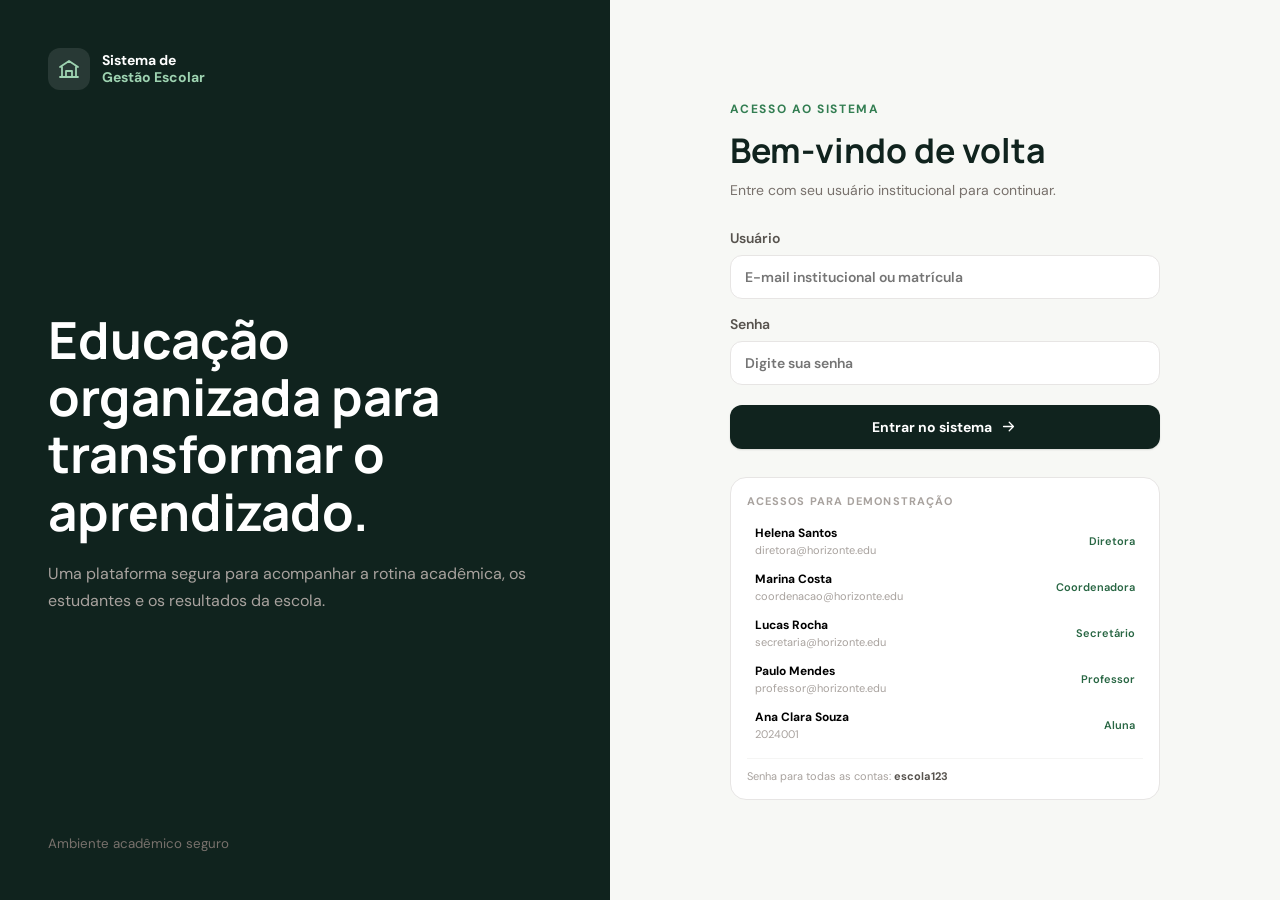
==== commit 01f24033: "Alterando a cor do botão "Sair"" ====
--- a/index.html
+++ b/index.html
@@ -1,34 +1,202 @@
 <!doctype html>
 <html lang="pt-BR">
-  <head>
-    <meta charset="UTF-8" />
-    <meta name="viewport" content="width=device-width, initial-scale=1.0" />
-    <meta name="description" content="Sistema de Gestão Escolar do Colégio Horizonte" />
-    <title>Sistema de Gestão Escolar</title>
-    <link rel="preconnect" href="https://fonts.googleapis.com" />
-    <link rel="preconnect" href="https://fonts.gstatic.com" crossorigin />
-    <link href="https://fonts.googleapis.com/css2?family=DM+Sans:wght@400;500;600;700&family=Manrope:wght@600;700;800&display=swap" rel="stylesheet" />
-    <link rel="stylesheet" href="./styles.css" />
-  </head>
-  <body>
-    <div id="app"></div>
-    <svg class="svg-sprite" aria-hidden="true">
-      <symbol id="i-home" viewBox="0 0 24 24"><path d="M3 10.8 12 3l9 7.8M5.5 9.5V21h13V9.5M9.5 21v-7h5v7"/></symbol>
-      <symbol id="i-users" viewBox="0 0 24 24"><path d="M16 21v-2a4 4 0 0 0-4-4H6a4 4 0 0 0-4 4v2"/><circle cx="9" cy="7" r="4"/><path d="M22 21v-2a4 4 0 0 0-3-3.9M16 3.1a4 4 0 0 1 0 7.8"/></symbol>
-      <symbol id="i-class" viewBox="0 0 24 24"><rect x="3" y="4" width="18" height="16" rx="2"/><path d="M7 8h10M7 12h6M7 16h8"/></symbol>
-      <symbol id="i-test" viewBox="0 0 24 24"><rect x="4" y="5" width="16" height="16" rx="2"/><path d="M9 5h6M9 3v4M15 3v4m-7 6 2 2 5-5M8 18h8"/></symbol>
-      <symbol id="i-grade" viewBox="0 0 24 24"><path d="M4 19.5V5a2 2 0 0 1 2-2h12a2 2 0 0 1 2 2v14.5M8 8h8M8 12h8M8 16h4M2 20h20"/></symbol>
-      <symbol id="i-check" viewBox="0 0 24 24"><circle cx="12" cy="12" r="9"/><path d="m8 12 2.5 2.5L16 9"/></symbol>
-      <symbol id="i-chart" viewBox="0 0 24 24"><path d="M4 20V10M10 20V4M16 20v-7M22 20H2"/></symbol>
-      <symbol id="i-school" viewBox="0 0 24 24"><path d="M3 10 12 4l9 6M5 10v9M19 10v9M3 20h18M9 20v-6h6v6"/></symbol>
-      <symbol id="i-search" viewBox="0 0 24 24"><circle cx="11" cy="11" r="7"/><path d="m20 20-4-4"/></symbol>
-      <symbol id="i-plus" viewBox="0 0 24 24"><path d="M12 5v14M5 12h14"/></symbol>
-      <symbol id="i-calendar" viewBox="0 0 24 24"><rect x="3" y="5" width="18" height="16" rx="2"/><path d="M16 3v4M8 3v4M3 10h18"/></symbol>
-      <symbol id="i-bell" viewBox="0 0 24 24"><path d="M18 8a6 6 0 0 0-12 0c0 7-3 7-3 9h18c0-2-3-2-3-9M10 21h4"/></symbol>
-      <symbol id="i-arrow" viewBox="0 0 24 24"><path d="M5 12h14m-6-6 6 6-6 6"/></symbol>
-      <symbol id="i-close" viewBox="0 0 24 24"><path d="m6 6 12 12M18 6 6 18"/></symbol>
-      <symbol id="i-logout" viewBox="0 0 24 24"><path d="m10 17 5-5-5-5M15 12H3M14 3h5a2 2 0 0 1 2 2v14a2 2 0 0 1-2 2h-5"/></symbol>
-    </svg>
-    <script src="./app.js"></script>
-  </body>
-</html>
+<head>
+  <meta charset="UTF-8" />
+  <meta name="viewport" content="width=device-width, initial-scale=1.0"/>
+  <meta name="description" content="Sistema de Gestão Escolar — Colégio Horizonte"/>
+  <title>Sistema de Gestão Escolar</title>
+  <link rel="preconnect" href="https://fonts.googleapis.com"/>
+  <link rel="preconnect" href="https://fonts.gstatic.com" crossorigin/>
+  <link href="https://fonts.googleapis.com/css2?family=DM+Sans:wght@400;500;600;700&family=Manrope:wght@600;700;800&display=swap" rel="stylesheet"/>
+  <link rel="stylesheet" href="style.css">
+</head>
+<body>
+
+  <!-- ══════════════════════════════════════════════════════
+       SPRITE DE ÍCONES SVG (oculto, reutilizado em todo o HTML)
+  ══════════════════════════════════════════════════════ -->
+  <svg class="svg-sprite" aria-hidden="true">
+    <symbol id="i-home"     viewBox="0 0 24 24"><path d="M3 10.8 12 3l9 7.8M5.5 9.5V21h13V9.5M9.5 21v-7h5v7"/></symbol>
+    <symbol id="i-users"    viewBox="0 0 24 24"><path d="M16 21v-2a4 4 0 0 0-4-4H6a4 4 0 0 0-4 4v2"/><circle cx="9" cy="7" r="4"/><path d="M22 21v-2a4 4 0 0 0-3-3.9M16 3.1a4 4 0 0 1 0 7.8"/></symbol>
+    <symbol id="i-class"    viewBox="0 0 24 24"><rect x="3" y="4" width="18" height="16" rx="2"/><path d="M7 8h10M7 12h6M7 16h8"/></symbol>
+    <symbol id="i-test"     viewBox="0 0 24 24"><rect x="4" y="5" width="16" height="16" rx="2"/><path d="M9 5h6M9 3v4M15 3v4m-7 6 2 2 5-5M8 18h8"/></symbol>
+    <symbol id="i-grade"    viewBox="0 0 24 24"><path d="M4 19.5V5a2 2 0 0 1 2-2h12a2 2 0 0 1 2 2v14.5M8 8h8M8 12h8M8 16h4M2 20h20"/></symbol>
+    <symbol id="i-check"    viewBox="0 0 24 24"><circle cx="12" cy="12" r="9"/><path d="m8 12 2.5 2.5L16 9"/></symbol>
+    <symbol id="i-chart"    viewBox="0 0 24 24"><path d="M4 20V10M10 20V4M16 20v-7M22 20H2"/></symbol>
+    <symbol id="i-school"   viewBox="0 0 24 24"><path d="M3 10 12 4l9 6M5 10v9M19 10v9M3 20h18M9 20v-6h6v6"/></symbol>
+    <symbol id="i-search"   viewBox="0 0 24 24"><circle cx="11" cy="11" r="7"/><path d="m20 20-4-4"/></symbol>
+    <symbol id="i-plus"     viewBox="0 0 24 24"><path d="M12 5v14M5 12h14"/></symbol>
+    <symbol id="i-calendar" viewBox="0 0 24 24"><rect x="3" y="5" width="18" height="16" rx="2"/><path d="M16 3v4M8 3v4M3 10h18"/></symbol>
+    <symbol id="i-bell"     viewBox="0 0 24 24"><path d="M18 8a6 6 0 0 0-12 0c0 7-3 7-3 9h18c0-2-3-2-3-9M10 21h4"/></symbol>
+    <symbol id="i-arrow"    viewBox="0 0 24 24"><path d="M5 12h14m-6-6 6 6-6 6"/></symbol>
+    <symbol id="i-close"    viewBox="0 0 24 24"><path d="m6 6 12 12M18 6 6 18"/></symbol>
+    <symbol id="i-logout"   viewBox="0 0 24 24"><path d="m10 17 5-5-5-5M15 12H3M14 3h5a2 2 0 0 1 2 2v14a2 2 0 0 1-2 2h-5"/></symbol>
+  </svg>
+
+  <!-- ══════════════════════════════════════════════════════
+       TELA 1 — LOGIN
+  ══════════════════════════════════════════════════════ -->
+  <div id="tela-login">
+
+    <!-- Coluna esquerda: apresentação da marca -->
+    <section class="login-brand">
+      <div class="brand brand-light">
+        <span class="brand-icon">
+          <svg class="icon" width="24" height="24" aria-hidden="true"><use href="#i-school"></use></svg>
+        </span>
+        <span>Sistema de<br><b>Gestão Escolar</b></span>
+      </div>
+
+      <div>
+        <h1>Educação organizada para transformar o aprendizado.</h1>
+        <p>Uma plataforma segura para acompanhar a rotina acadêmica, os estudantes e os resultados da escola.</p>
+      </div>
+
+      <small>Ambiente acadêmico seguro</small>
+    </section>
+
+    <!-- Coluna direita: formulário de login -->
+    <main class="login-main">
+      <div class="login-card">
+
+        <!-- Logo visível apenas no mobile -->
+        <div class="mobile-brand brand">
+          <span class="brand-icon">
+            <svg class="icon" width="22" height="22" aria-hidden="true"><use href="#i-school"></use></svg>
+          </span>
+          <b>Sistema de Gestão Escolar</b>
+        </div>
+
+        <p class="eyebrow">Acesso ao sistema</p>
+        <h1>Bem-vindo de volta</h1>
+        <p>Entre com seu usuário institucional para continuar.</p>
+
+        <!-- Formulário de login -->
+        <form id="login-form">
+          <label>
+            Usuário
+            <input id="username" autocomplete="username" placeholder="E-mail institucional ou matrícula">
+          </label>
+          <label>
+            Senha
+            <input id="password" type="password" autocomplete="current-password" placeholder="Digite sua senha">
+          </label>
+          <!-- Mensagem de erro — aparece via JS -->
+          <p class="error" id="login-error" style="display:none"></p>
+          <button class="button primary login-button" type="submit">
+            Entrar no sistema
+            <svg class="icon" width="17" height="17" aria-hidden="true"><use href="#i-arrow"></use></svg>
+          </button>
+        </form>
+
+        <!-- Contas de demonstração -->
+        <div class="demo-box">
+          <p class="demo-title">Acessos para demonstração</p>
+          <button class="demo-account" data-login="diretora@horizonte.edu">
+            <span><b>Helena Santos</b><small>diretora@horizonte.edu</small></span>
+            <em>Diretora</em>
+          </button>
+          <button class="demo-account" data-login="coordenacao@horizonte.edu">
+            <span><b>Marina Costa</b><small>coordenacao@horizonte.edu</small></span>
+            <em>Coordenadora</em>
+          </button>
+          <button class="demo-account" data-login="secretaria@horizonte.edu">
+            <span><b>Lucas Rocha</b><small>secretaria@horizonte.edu</small></span>
+            <em>Secretário</em>
+          </button>
+          <button class="demo-account" data-login="professor@horizonte.edu">
+            <span><b>Paulo Mendes</b><small>professor@horizonte.edu</small></span>
+            <em>Professor</em>
+          </button>
+          <button class="demo-account" data-login="2024001">
+            <span><b>Ana Clara Souza</b><small>2024001</small></span>
+            <em>Aluna</em>
+          </button>
+          <p class="demo-password">Senha para todas as contas: <b>escola123</b></p>
+        </div>
+
+      </div>
+    </main>
+  </div><!-- fim #tela-login -->
+
+
+  <!-- ══════════════════════════════════════════════════════
+       TELA 2 — SISTEMA (após o login)
+  ══════════════════════════════════════════════════════ -->
+  <div id="tela-sistema">
+
+    <!-- Overlay mobile para fechar o menu -->
+    <div class="mobile-overlay" id="mobile-overlay"></div>
+
+    <!-- ── SIDEBAR ──────────────────────────────────────── -->
+    <aside class="sidebar" id="sidebar">
+
+      <!-- Logotipo -->
+      <div class="sidebar-brand brand">
+        <span class="brand-icon">
+          <svg class="icon" width="22" height="22" aria-hidden="true"><use href="#i-school"></use></svg>
+        </span>
+        <span>Sistema de<br><b>Gestão Escolar</b></span>
+      </div>
+
+      <!-- Navegação — preenchida via JS conforme o perfil -->
+      <nav id="sidebar-nav">
+        <p class="nav-label">Menu principal</p>
+        <!-- os botões de navegação serão inseridos aqui pelo JavaScript -->
+      </nav>
+
+      <!-- Usuário logado + botão sair -->
+      <div class="user-area">
+        <div class="user-card">
+          <span class="avatar dark" id="user-initials"></span>
+          <span>
+            <b id="user-name"></b>
+            <small id="user-subtitle"></small>
+          </span>
+        </div>
+        <button class="logout" id="btn-logout">
+          <svg class="icon" width="16" height="16" aria-hidden="true"><use href="#i-logout"></use></svg>
+          Sair
+        </button>
+      </div>
+
+    </aside><!-- fim .sidebar -->
+
+    <!-- ── ÁREA DE CONTEÚDO ──────────────────────────────── -->
+    <div class="content-shell">
+
+      <!-- Topbar fixa -->
+      <header class="topbar">
+        <div class="topbar-title">
+          <button class="menu-button" id="btn-menu" aria-label="Abrir menu">☰</button>
+          <span>
+            <small>Colégio Horizonte</small>
+            <b id="topbar-page-name"></b>
+          </span>
+        </div>
+        <div class="topbar-actions">
+          <span class="date-chip">
+            <svg class="icon" width="15" height="15" aria-hidden="true"><use href="#i-calendar"></use></svg>
+            Terça, 18 de março
+          </span>
+          <button class="icon-button" aria-label="Notificações">
+            <svg class="icon" width="18" height="18" aria-hidden="true"><use href="#i-bell"></use></svg>
+            <i></i>
+          </button>
+        </div>
+      </header>
+
+      <!-- Conteúdo da página atual — atualizado via JS -->
+      <main class="page-content" id="page-content"></main>
+
+    </div><!-- fim .content-shell -->
+
+    <!-- Modal — inserido via JS quando necessário -->
+    <div id="modal-area"></div>
+
+  </div><!-- fim #tela-sistema -->
+
+  <script src="script.js"></script>
+
+</body>
+</html>
--- a/style.css
+++ b/style.css
@@ -0,0 +1,375 @@
+:root {
+  --canvas:      #f7f8f5;
+  --white:       #ffffff;
+  --ink:         #10231e;
+  --ink-soft:    #2e403b;
+  --sage:        #459c68;
+  --sage-dark:   #286643;
+  --sage-light:  #eef7f2;
+  --stone-50:    #fafaf9;
+  --stone-100:   #f5f5f4;
+  --stone-200:   #e7e5e4;
+  --stone-400:   #a8a29e;
+  --stone-500:   #78716c;
+  --stone-600:   #57534e;
+  --rose:        #e11d48;
+  --shadow:      0 1px 2px rgb(16 35 30 / 3%), 0 8px 24px rgb(16 35 30 / 4%);
+  --radius:      16px;
+}
+
+ /* ─── RESET / BASE ───────────────────────────────────── */
+*, *::before, *::after { box-sizing: border-box; }
+html   { background: var(--canvas); }
+body   { margin: 0; min-width: 320px; color: var(--ink); background: var(--canvas);
+         font-family: "DM Sans", sans-serif; -webkit-font-smoothing: antialiased; }
+button, input, select { font: inherit; }
+button { cursor: pointer; }
+h1, h2, p { margin: 0; }
+h1, h2    { font-family: "Manrope", sans-serif; }
+
+ /* ─── ÍCONES SVG ─────────────────────────────────────── */
+.svg-sprite { position: absolute; width: 0; height: 0; overflow: hidden; }
+.icon { display: inline-block; flex: none; fill: none; stroke: currentColor;
+        stroke-width: 1.8; stroke-linecap: round; stroke-linejoin: round; vertical-align: middle; }
+
+ /* ─── MARCA ──────────────────────────────────────────── */
+.brand       { display: flex; align-items: center; gap: 12px; font-size: 14px; font-weight: 700; line-height: 1.2; }
+.brand-icon  { display: grid; width: 42px; height: 42px; place-items: center;
+               border-radius: 12px; background: var(--ink); color: #9ed3b1; }
+.brand-light .brand-icon { background: rgb(255 255 255 / 10%); }
+.brand-light b { color: #9ed3b1; }
+.eyebrow { margin-bottom: 9px; color: #337e52; font-size: 12px; font-weight: 700;
+           letter-spacing: .13em; text-transform: uppercase; }
+
+ /* ══════════════════════════════════════════════════════
+   TELA DE LOGIN
+══════════════════════════════════════════════════════ */
+#tela-login { display: grid; min-height: 100vh; grid-template-columns: 1fr 1.1fr; }
+
+ /* Painel esquerdo (marca) */
+.login-brand { display: flex; flex-direction: column; justify-content: space-between;
+               padding: 48px; background: var(--ink); color: white; }
+.login-brand h1 { max-width: 540px; font-size: clamp(34px, 4vw, 52px); line-height: 1.12; }
+.login-brand p  { max-width: 480px; margin-top: 20px; color: var(--stone-400); line-height: 1.7; }
+.login-brand small { color: var(--stone-500); }
+
+ /* Painel direito (formulário) */
+.login-main { display: flex; align-items: center; justify-content: center; padding: 40px; }
+.login-card  { width: 100%; max-width: 430px; }
+.login-card > h1         { margin: 10px 0 8px; font-size: 34px; }
+.login-card > p:not(.eyebrow) { color: var(--stone-500); font-size: 14px; }
+.login-card form { display: grid; gap: 16px; margin-top: 30px; }
+
+ /* Campos de formulário */
+label { color: var(--stone-600); font-size: 14px; font-weight: 600; }
+input, select { width: 100%; margin-top: 8px; border: 1px solid var(--stone-200);
+                border-radius: 12px; outline: none; background: white; color: var(--ink);
+                padding: 12px 14px; transition: .2s; }
+input:focus, select:focus { border-color: var(--sage); box-shadow: 0 0 0 3px #d9eee2; }
+.error { border-radius: 12px; background: #fff1f2; color: #be123c;
+         padding: 12px 14px; font-size: 13px; font-weight: 600; }
+
+ /* Botões */
+.button { display: inline-flex; align-items: center; justify-content: center; gap: 8px;
+          border: 0; border-radius: 12px; padding: 11px 16px; font-size: 14px; font-weight: 700; transition: .2s; }
+.button.primary { background: var(--ink); color: white; box-shadow: 0 1px 2px rgb(0 0 0 / 12%); }
+.button.primary:hover { background: #1d302b; }
+.button.outline { border: 1px solid var(--stone-200); background: white; color: var(--ink); }
+.button.ghost   { background: transparent; color: var(--stone-600); }
+.button.light   { width: 100%; background: white; color: var(--ink); }
+.login-button   { width: 100%; margin-top: 4px; padding: 13px; }
+
+ /* Box de demonstração */
+.demo-box     { margin-top: 28px; border: 1px solid var(--stone-200); border-radius: var(--radius);
+                background: white; padding: 16px; }
+.demo-title   { margin-bottom: 10px; color: var(--stone-400); font-size: 11px; font-weight: 700;
+                letter-spacing: .1em; text-transform: uppercase; }
+.demo-account { display: flex; width: 100%; align-items: center; justify-content: space-between;
+                border: 0; border-radius: 9px; background: transparent; padding: 7px 8px; text-align: left; }
+.demo-account:hover { background: var(--stone-50); }
+.demo-account b, .demo-account small { display: block; }
+.demo-account b { font-size: 12px; }
+.demo-account small { margin-top: 2px; color: var(--stone-400); font-size: 11px; }
+.demo-account em { color: var(--sage-dark); font-size: 11px; font-style: normal; font-weight: 600; }
+.demo-password { margin-top: 10px; border-top: 1px solid var(--stone-100); padding-top: 10px;
+                 color: var(--stone-400); font-size: 11px; }
+.demo-password b { color: var(--stone-600); }
+
+ /* Logo no mobile */
+.mobile-brand { display: none; margin-bottom: 32px; }
+
+ /* ══════════════════════════════════════════════════════
+   TELA DO SISTEMA (após login)
+══════════════════════════════════════════════════════ */
+#tela-sistema { display: none; }   /* ficará visível via JS */
+
+ /* Sidebar */
+.sidebar       { position: fixed; z-index: 30; inset: 0 auto 0 0; display: flex; width: 256px;
+                 flex-direction: column; border-right: 1px solid var(--stone-200); background: white; }
+.sidebar-brand { height: 80px; display: flex; align-items: center;
+                 border-bottom: 1px solid var(--stone-100); padding: 0 24px; }
+.sidebar nav   { flex: 1; padding: 20px 16px; }
+.nav-label { margin: 0 12px 12px; color: var(--stone-400); font-size: 10px; font-weight: 700;
+             letter-spacing: .16em; text-transform: uppercase; }
+.nav-item  { display: flex; width: 100%; align-items: center; gap: 12px; margin-bottom: 4px;
+             border: 0; border-radius: 12px; background: transparent; color: var(--stone-500);
+             padding: 11px 12px; font-size: 14px; font-weight: 600; text-align: left; }
+.nav-item:hover  { background: var(--stone-50); color: var(--ink); }
+.nav-item.active { background: var(--sage-light); color: var(--sage-dark); }
+.user-area { border-top: 1px solid var(--stone-100); padding: 16px; }
+.user-card { display: flex; align-items: center; gap: 12px; padding: 8px; }
+.user-card > span:last-child { min-width: 0; }
+.user-card b, .user-card small { display: block; overflow: hidden; text-overflow: ellipsis; white-space: nowrap; }
+.user-card b { font-size: 12px; }
+.user-card small { margin-top: 2px; color: var(--stone-400); font-size: 11px; }
+.logout { display: flex; width: 100%; align-items: center; gap: 8px; border: 0; border-radius: 12px;
+          background: transparent; color: var(--rose); padding: 9px 12px; font-size: 12px; }
+.logout:hover { background: var(--stone-50); font-weight: 900; }
+
+ /* Shell de conteúdo */
+.content-shell { min-height: 100vh; padding-left: 256px; }
+.topbar { position: sticky; z-index: 20; top: 0; display: flex; height: 80px; align-items: center;
+          justify-content: space-between; border-bottom: 1px solid var(--stone-200);
+          background: rgb(247 248 245 / 92%); padding: 0 32px; backdrop-filter: blur(12px); }
+.topbar-title, .topbar-title > span, .topbar-actions { display: flex; align-items: center; }
+.topbar-title        { gap: 12px; }
+.topbar-title > span { align-items: flex-start; flex-direction: column; }
+.topbar-title small  { color: var(--stone-400); font-size: 12px; }
+.topbar-title b      { margin-top: 3px; font-size: 14px; }
+.topbar-actions      { gap: 12px; }
+.date-chip   { display: flex; align-items: center; gap: 7px; border: 1px solid var(--stone-200);
+               border-radius: 11px; background: white; color: var(--stone-500); padding: 9px 12px;
+               font-size: 12px; font-weight: 600; }
+.icon-button, .menu-button { display: grid; width: 40px; height: 40px; place-items: center;
+                             border: 1px solid var(--stone-200); border-radius: 11px;
+                             background: white; color: var(--stone-500); }
+.icon-button { position: relative; }
+.icon-button i { position: absolute; top: 9px; right: 9px; width: 6px; height: 6px;
+                 border-radius: 99px; background: var(--rose); box-shadow: 0 0 0 2px white; }
+.menu-button { display: none; }
+.page-content { width: 100%; max-width: 1280px; margin: 0 auto; padding: 32px; }
+
+ /* Cabeçalho de página */
+.page-header  { display: flex; align-items: flex-end; justify-content: space-between;
+                gap: 18px; margin-bottom: 28px; }
+.page-header h1 { font-size: 32px; letter-spacing: -.04em; }
+.page-description { margin-top: 8px; color: var(--stone-500); font-size: 14px; }
+.access-notice { display: flex; align-items: center; gap: 10px; margin: -8px 0 20px;
+                 border: 1px solid #d9eee2; border-radius: 12px; background: var(--sage-light);
+                 color: var(--sage-dark); padding: 12px 14px; font-size: 13px; }
+
+ /* Cards de estatística */
+.stats-grid { display: grid; grid-template-columns: repeat(3, 1fr); gap: 16px; }
+.stat-card, .panel, .table-panel, .list-panel {
+  border: 1px solid rgb(231 229 228 / 85%); border-radius: var(--radius);
+  background: white; box-shadow: var(--shadow); }
+.stat-card          { position: relative; display: flex; min-height: 155px;
+                      justify-content: space-between; padding: 20px; }
+.stat-card p        { color: var(--stone-500); font-size: 14px; }
+.stat-card strong   { display: block; margin-top: 12px; font-family: "Manrope"; font-size: 38px; }
+.stat-card > small  { position: absolute; bottom: 18px; left: 20px; display: flex;
+                      align-items: center; gap: 7px; color: var(--sage-dark); font-size: 11px; font-weight: 600; }
+.stat-card > small i { width: 6px; height: 6px; border-radius: 50%; background: var(--sage); }
+.soft-icon, .dark-icon { display: grid; width: 44px; height: 44px; place-items: center; border-radius: 12px; }
+.soft-icon.green, .tag.green   { background: #eef7f2; color: #286643; }
+.soft-icon.blue,  .tag.blue    { background: #f0f9ff; color: #0369a1; }
+.soft-icon.yellow,.tag.yellow  { background: #fffbeb; color: #a16207; }
+.soft-icon.purple,.tag.purple  { background: #f5f3ff; color: #6d28d9; }
+
+ /* Dashboard grid */
+.dashboard-grid        { display: grid; grid-template-columns: 1.45fr 1fr; gap: 20px; margin-top: 20px; }
+.dashboard-grid.single { grid-template-columns: 1fr; }
+.panel             { padding: 24px; }
+.panel-title       { display: flex; align-items: center; justify-content: space-between; margin-bottom: 20px; }
+.panel-title b     { display: block; font-family: "Manrope"; font-size: 17px; }
+.panel-title small { display: block; margin-top: 5px; color: var(--stone-400); font-size: 11px; }
+.event            { display: flex; align-items: center; gap: 14px; border-radius: 12px; padding: 10px; }
+.event:hover      { background: var(--stone-50); }
+.date-box         { display: grid; width: 44px; height: 44px; flex: none; place-items: center;
+                    border-radius: 11px; background: var(--stone-100); line-height: 1; }
+.date-box small   { color: var(--stone-400); font-size: 9px; font-weight: 700; }
+.date-box b       { font-size: 14px; }
+.event > span:nth-child(2)       { min-width: 0; flex: 1; }
+.event > span:nth-child(2) b,
+.event > span:nth-child(2) small { display: block; }
+.event > span:nth-child(2) b     { overflow: hidden; font-size: 13px; text-overflow: ellipsis; white-space: nowrap; }
+.event > span:nth-child(2) small { margin-top: 4px; color: var(--stone-500); font-size: 11px; }
+.tag { border-radius: 99px; padding: 5px 9px; font-size: 10px; font-style: normal; font-weight: 700; }
+.attendance-summary { border-radius: var(--radius); background: var(--ink); color: white; padding: 24px; box-shadow: var(--shadow); }
+.attendance-summary .panel-title small { color: var(--stone-400); }
+.dark-icon   { background: rgb(255 255 255 / 10%); color: #9ed3b1; }
+.big-number  { display: flex; align-items: flex-end; gap: 10px; margin: 26px 0; }
+.big-number strong { font-family: "Manrope"; font-size: 48px; line-height: 1; }
+.big-number span   { margin-bottom: 4px; color: var(--stone-400); font-size: 13px; }
+.progress   { height: 8px; overflow: hidden; border-radius: 99px; background: rgb(255 255 255 / 10%); }
+.progress i { display: block; height: 100%; border-radius: 99px; background: #6eb98a; }
+.summary-row   { display: flex; justify-content: space-between; margin: 18px 0 22px;
+                 color: var(--stone-400); font-size: 11px; }
+.summary-row b { color: white; }
+
+ /* Tabela de alunos */
+.table-tools { border-bottom: 1px solid var(--stone-100); padding: 16px; }
+.search { display: flex; max-width: 430px; align-items: center; gap: 10px; border-radius: 11px;
+          background: var(--stone-50); color: var(--stone-400); padding: 0 13px; }
+.search input { margin: 0; border: 0; background: transparent; padding: 11px 0; box-shadow: none; }
+.table-scroll { overflow-x: auto; }
+table  { width: 100%; border-collapse: collapse; text-align: left; font-size: 13px; }
+th     { background: rgb(250 250 249 / 75%); color: var(--stone-400); padding: 13px 20px;
+         font-size: 10px; letter-spacing: .08em; text-transform: uppercase; }
+td     { border-top: 1px solid var(--stone-100); color: var(--stone-500); padding: 14px 20px; }
+tr:hover td { background: rgb(250 250 249 / 60%); }
+.person { display: flex; align-items: center; gap: 11px; color: var(--ink); }
+.avatar { display: grid; width: 36px; height: 36px; flex: none; place-items: center;
+          border-radius: 50%; font-size: 11px; font-weight: 700; }
+.avatar.dark   { background: var(--ink); color: white; }
+.avatar.green  { background: #d9eee2; color: #286643; }
+.avatar.blue   { background: #e0f2fe; color: #0369a1; }
+.avatar.yellow { background: #fef3c7; color: #a16207; }
+.avatar.purple { background: #ede9fe; color: #6d28d9; }
+.avatar.pink   { background: #ffe4e6; color: #be123c; }
+.avatar.orange { background: #ffedd5; color: #c2410c; }
+.pill        { border-radius: 99px; background: var(--stone-100); padding: 5px 9px; font-size: 11px; font-weight: 600; }
+.right       { text-align: right; }
+.text-button { display: inline-flex; align-items: center; gap: 5px; border: 0; background: transparent;
+               color: var(--stone-500); font-size: 12px; font-weight: 600; }
+.empty { padding: 40px; color: var(--stone-500); text-align: center; }
+
+ /* Turmas */
+.class-grid { display: grid; grid-template-columns: repeat(2, 1fr); gap: 16px; }
+.class-card { overflow: hidden; border: 1px solid var(--stone-200); border-top: 7px solid var(--sage);
+              border-radius: var(--radius); background: white; box-shadow: var(--shadow); }
+.class-card.blue   { border-top-color: #0ea5e9; }
+.class-card.yellow { border-top-color: #eab308; }
+.class-card.purple { border-top-color: #8b5cf6; }
+.class-card-body   { padding: 20px; }
+.card-heading      { display: flex; justify-content: space-between; }
+.card-heading h2   { font-size: 20px; }
+.card-heading small { display: block; margin-top: 5px; color: var(--stone-400); font-size: 10px;
+                      font-weight: 700; letter-spacing: .1em; text-transform: uppercase; }
+.class-data { display: grid; grid-template-columns: 1fr 1fr; gap: 12px; margin: 20px 0;
+              border-radius: 12px; background: var(--stone-50); padding: 15px; }
+.class-data small, .class-data b { display: block; }
+.class-data small { color: var(--stone-400); font-size: 10px; }
+.class-data b     { margin-top: 5px; font-size: 12px; }
+.class-card .button { width: 100%; }
+
+ /* Avaliações */
+.evaluation-list { display: grid; gap: 12px; }
+.evaluation { display: flex; align-items: center; gap: 18px; border: 1px solid var(--stone-200);
+              border-radius: var(--radius); background: white; padding: 18px 20px; box-shadow: var(--shadow); }
+.evaluation-name { min-width: 0; flex: 1; }
+.evaluation span:not(.soft-icon) small,
+.evaluation span:not(.soft-icon) b { display: block; }
+.evaluation span:not(.soft-icon) small { margin-top: 4px; color: var(--stone-400); font-size: 11px; }
+.evaluation > span:not(.soft-icon):not(.evaluation-name) { min-width: 130px; }
+.evaluation > span:not(.soft-icon):not(.evaluation-name) b { display: flex; align-items: center;
+                                                              gap: 5px; margin-top: 5px; font-size: 12px; }
+.evaluation-name b { font-size: 14px; }
+
+ /* Notas / Frequência */
+.filters { display: flex; gap: 16px; margin-bottom: 20px; border: 1px solid var(--stone-200);
+           border-radius: var(--radius); background: white; padding: 20px; box-shadow: var(--shadow); }
+.filters label { min-width: 220px; }
+.list-panel    { overflow: hidden; }
+.list-heading  { display: flex; align-items: center; justify-content: space-between;
+                 border-bottom: 1px solid var(--stone-100); padding: 16px 20px; }
+.list-heading b, .list-heading small { display: block; }
+.list-heading small { margin-top: 3px; color: var(--stone-500); font-size: 11px; }
+.status { border-radius: 99px; background: var(--sage-light); color: var(--sage-dark);
+          padding: 6px 10px; font-size: 11px; font-style: normal; font-weight: 700; }
+.student-row { display: flex; align-items: center; gap: 14px; border-top: 1px solid var(--stone-100);
+               padding: 15px 20px; }
+.student-row:first-child { border-top: 0; }
+.student-name b, .student-name small { display: block; }
+.student-name { min-width: 0; flex: 1; }
+.student-name b     { font-size: 13px; }
+.student-name small { margin-top: 3px; color: var(--stone-400); font-size: 11px; }
+.grade-field { display: flex; align-items: center; gap: 8px; color: var(--stone-500); font-size: 11px; }
+.grade-field input { width: 80px; margin: 0; padding: 9px; text-align: center; }
+.student-grade { text-align: right; }
+.student-grade small, .student-grade b { display: block; }
+.student-grade small { color: var(--stone-400); font-size: 10px; }
+.student-grade b     { margin-top: 4px; color: var(--sage-dark); font-family: "Manrope"; font-size: 20px; }
+.attendance-toggle { display: flex; border-radius: 11px; background: var(--stone-100); padding: 4px; }
+.attendance-toggle button { border: 0; border-radius: 8px; background: transparent;
+                            color: var(--stone-500); padding: 8px 13px; font-size: 11px; font-weight: 700; }
+.attendance-toggle button.active { background: white; box-shadow: 0 1px 3px rgb(0 0 0 / 8%); }
+.attendance-toggle button.present { color: var(--sage-dark); }
+.attendance-toggle button.absent  { color: var(--rose); }
+.presence         { border-radius: 99px; padding: 6px 11px; font-size: 11px; font-weight: 700; }
+.presence.present { background: var(--sage-light); color: var(--sage-dark); }
+.presence.absent  { background: #fff1f2; color: #be123c; }
+
+ /* Desempenho */
+.header-select   { min-width: 200px; }
+.performance-grid { display: grid; grid-template-columns: 1.35fr 1fr; gap: 20px; margin-top: 20px; }
+.bars > div > span { display: flex; justify-content: space-between; margin-bottom: 8px; font-size: 12px; }
+.bars > div > div  { height: 9px; overflow: hidden; border-radius: 99px; background: var(--stone-100); }
+.bars i  { display: block; height: 100%; border-radius: 99px; background: var(--sage); }
+.bars    { display: grid; gap: 20px; }
+.result-list         { display: grid; gap: 15px; }
+.result-list > div   { display: flex; align-items: center; gap: 12px; }
+.result-list > div > span:nth-child(2) { min-width: 0; flex: 1; }
+.result-list b, .result-list small     { display: block; }
+.result-list b      { font-size: 12px; }
+.result-list small  { margin-top: 3px; color: var(--stone-400); font-size: 10px; }
+.result-list > div > strong { font-family: "Manrope"; font-size: 18px; }
+
+ /* Modal */
+.modal-backdrop { position: fixed; z-index: 60; inset: 0; display: flex; align-items: center;
+                  justify-content: center; background: rgb(16 35 30 / 42%); padding: 20px;
+                  backdrop-filter: blur(3px); }
+.modal          { display: grid; width: 100%; max-width: 520px; gap: 16px; border-radius: 24px;
+                  background: white; padding: 28px; box-shadow: 0 24px 70px rgb(0 0 0 / 20%); }
+.modal-title    { display: flex; align-items: flex-start; justify-content: space-between; margin-bottom: 4px; }
+.modal-title h2 { font-size: 24px; }
+.modal-title p:not(.eyebrow) { margin-top: 5px; color: var(--stone-500); font-size: 13px; }
+.modal-actions  { display: flex; justify-content: flex-end; gap: 10px; margin-top: 8px; }
+.form-grid, .detail-grid { display: grid; grid-template-columns: 1fr 1fr; gap: 14px; }
+.detail-grid span  { border-radius: 12px; background: var(--stone-50); padding: 15px; }
+.detail-grid small, .detail-grid b { display: block; }
+.detail-grid small { color: var(--stone-400); font-size: 10px; }
+.detail-grid b     { margin-top: 6px; font-size: 13px; }
+.detail-line   { display: flex; justify-content: space-between; margin-top: 4px;
+                 border: 1px solid var(--stone-200); border-radius: 12px; padding: 14px; font-size: 13px; }
+.detail-line b { color: var(--sage-dark); }
+
+ /* Overlay mobile */
+.mobile-overlay { display: none; }
+
+ /* ─── RESPONSIVIDADE ─────────────────────────────────── */
+@media (max-width: 900px) {
+  #tela-login { display: block; }
+  .login-brand  { display: none; }
+  .login-main   { min-height: 100vh; }
+  .mobile-brand { display: flex; }
+  .sidebar { transform: translateX(-100%); transition: transform .25s; }
+  .menu-open .sidebar { transform: translateX(0); }
+  .mobile-overlay { position: fixed; z-index: 25; inset: 0; background: rgb(16 35 30 / 35%); }
+  .menu-open .mobile-overlay { display: block; }
+  .content-shell   { padding-left: 0; }
+  .menu-button     { display: grid; }
+  .stats-grid      { grid-template-columns: 1fr 1fr; }
+  .dashboard-grid, .performance-grid { grid-template-columns: 1fr; }
+}
+
+ @media (max-width: 640px) {
+  .login-main, .page-content { padding: 20px; }
+  .login-card > h1 { font-size: 28px; }
+  .topbar  { height: 70px; padding: 0 16px; }
+  .date-chip { display: none; }
+  .page-header { align-items: stretch; flex-direction: column; }
+  .page-header h1 { font-size: 28px; }
+  .page-header > .button { width: 100%; }
+  .stats-grid, .class-grid { grid-template-columns: 1fr; }
+  .evaluation { align-items: flex-start; flex-wrap: wrap; }
+  .evaluation-name { flex-basis: calc(100% - 70px); }
+  .evaluation > span:not(.soft-icon):not(.evaluation-name) { min-width: 120px; }
+  .filters { flex-direction: column; }
+  .filters label { min-width: 0; }
+  .student-row { align-items: flex-start; flex-wrap: wrap; }
+  .attendance-toggle { width: 100%; margin-left: 50px; }
+  .attendance-toggle button { flex: 1; }
+  .tag { display: none; }
+  .form-grid, .detail-grid { grid-template-columns: 1fr; }
+}
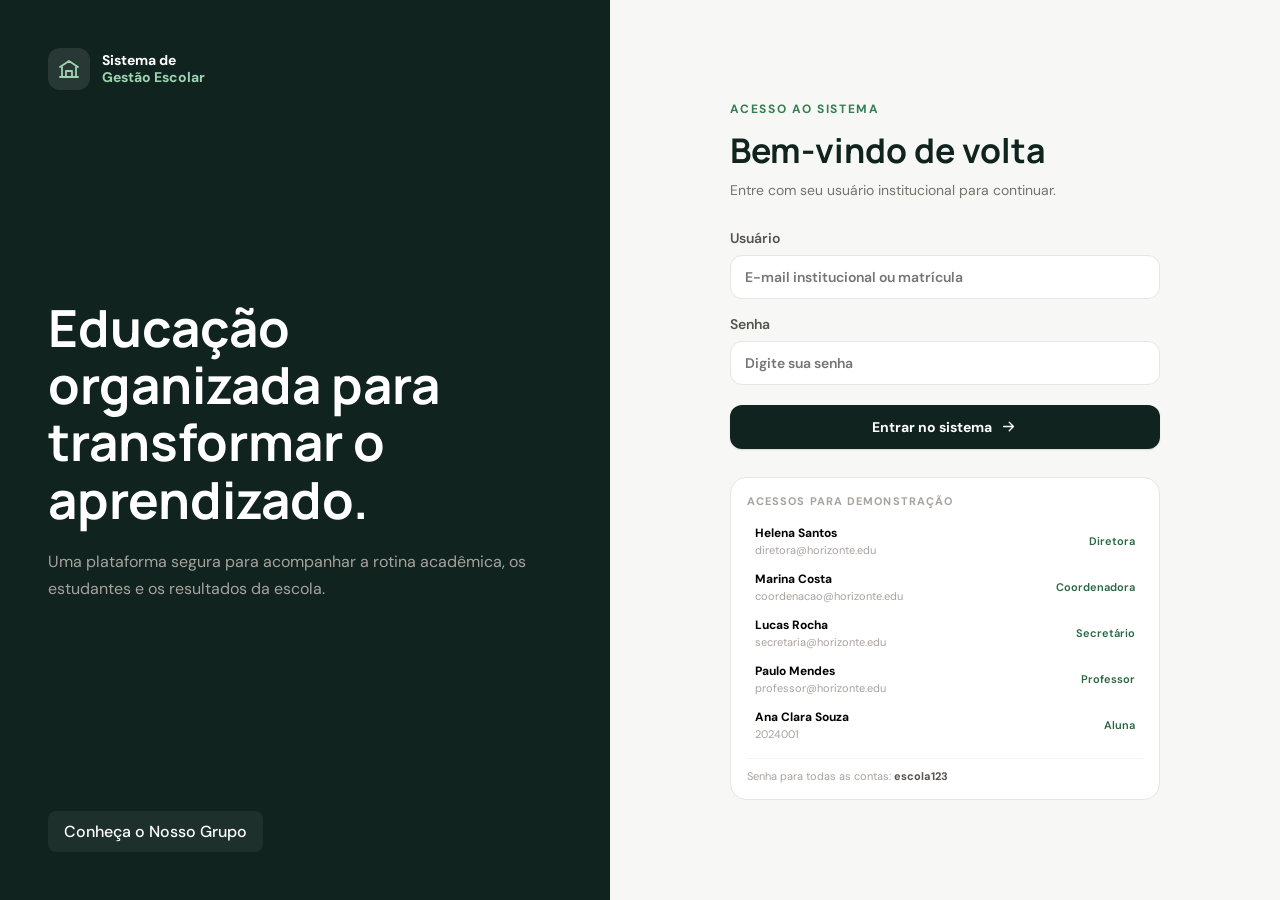
==== commit 6e5b85fc: "Adição de "conheça nosso grupo" e melhoria na responsividade do login" ====
--- a/index.html
+++ b/index.html
@@ -3,7 +3,7 @@
 <head>
   <meta charset="UTF-8" />
   <meta name="viewport" content="width=device-width, initial-scale=1.0"/>
-  <meta name="description" content="Sistema de Gestão Escolar — Colégio Horizonte"/>
+  <meta name="description" content="Sistema de Gestão Escolar"/>
   <title>Sistema de Gestão Escolar</title>
   <link rel="preconnect" href="https://fonts.googleapis.com"/>
   <link rel="preconnect" href="https://fonts.gstatic.com" crossorigin/>
@@ -51,8 +51,9 @@
         <h1>Educação organizada para transformar o aprendizado.</h1>
         <p>Uma plataforma segura para acompanhar a rotina acadêmica, os estudantes e os resultados da escola.</p>
       </div>
-
-      <small>Ambiente acadêmico seguro</small>
+      <a href="SobreNos.html">
+        <button id="btnSobreNos">Conheça o Nosso Grupo</button>
+      </a>
     </section>
 
     <!-- Coluna direita: formulário de login -->
@@ -170,14 +171,14 @@
         <div class="topbar-title">
           <button class="menu-button" id="btn-menu" aria-label="Abrir menu">☰</button>
           <span>
-            <small>Colégio Horizonte</small>
+            <!-- <small>Colégio Horizonte</small> -->
             <b id="topbar-page-name"></b>
           </span>
         </div>
         <div class="topbar-actions">
           <span class="date-chip">
             <svg class="icon" width="15" height="15" aria-hidden="true"><use href="#i-calendar"></use></svg>
-            Terça, 18 de março
+            <span id="dataAtual">01 de janeiro</span>
           </span>
           <button class="icon-button" aria-label="Notificações">
             <svg class="icon" width="18" height="18" aria-hidden="true"><use href="#i-bell"></use></svg>
@@ -194,8 +195,79 @@
     <!-- Modal — inserido via JS quando necessário -->
     <div id="modal-area"></div>
 
+    <!-- ══════════════════════════════════════════════════════
+       MODAIS DE TERMOS E COOKIES (Aparência Sequencial Pós-Login)
+  ══════════════════════════════════════════════════════ -->
+  <div class="modal-backdrop" id="modal-termos-backdrop" style="display: none;">
+    
+    <!-- MODAL 1: AVISO DE COOKIES -->
+    <div class="modal-box" id="modal-cookies" style="display: none;">
+      <div class="modal-header">
+        <h2>Aviso de cookies</h2>
+        <span class="meta-version">Versão <strong>1.0</strong> (03/10/2026)</span>
+      </div>
+      <div class="modal-body">
+        <div class="card-resumo">
+          <h3>💡 Em palavras simples</h3>
+          <p>Usamos cookies para manter você conectado, lembrar suas preferências e registrar que você viu este aviso. Não usamos cookie de publicidade nem de rastreio de terceiros.</p>
+        </div>
+        <h4>O que são cookies</h4>
+        <p>Cookies são pequenos arquivos que o site guarda no seu navegador para lembrar informações entre uma página e outra.</p>
+        <h4>Como controlar</h4>
+        <p>Você pode apagar ou bloquear cookies nas configurações do seu navegador. Bloquear os cookies necessários pode impedir o bom funcionamento do sistema.</p>
+      </div>
+      <div class="modal-footer">
+        <button class="button primary" id="btn-aceitar-cookies">Aceitar todos os cookies</button>
+      </div>
+    </div>
+
+    <!-- MODAL 2: TERMO DE USO E RESPONSABILIDADE -->
+    <div class="modal-box" id="modal-uso" style="display: none;">
+      <div class="modal-header">
+        <h2>Termo de Uso e Responsabilidade</h2>
+        <span class="meta-version">Versão <strong>1.0</strong> (03/10/2026)</span>
+      </div>
+      <div class="modal-body scrollable">
+        <div class="card-resumo">
+          <h3>💡 Em palavras simples</h3>
+          <p>
+            Você é responsável pelo que escreve aqui. Não digite senha, cartão, nem dado pessoal de terceiro que o sistema não exija.<br>
+            A equipe de TI lê o que você escreve no chamado — é assim que o problema é resolvido.<br>
+            Guardamos registro de uso da plataforma. Você pode pedir acesso, correção ou exclusão dos seus dados.
+          </p>
+        </div>
+        
+        <h4>1. O que é este sistema</h4>
+        <p>A <strong>Central de Serviços</strong> é o sistema interno usado para registrar, acompanhar e resolver pedidos de suporte técnico. Ao usá-lo, você concorda com este termo.</p>
+
+        <h4>2. Quem pode usar</h4>
+        <p>O acesso é destinado a funcionários, prestadores e parceiros da escola, identificados por usuário próprio. Você é responsável por manter sua credencial em sigilo.</p>
+
+        <h4>3. A sua responsabilidade sobre o que você envia</h4>
+        <p>Tudo que você digita no sistema é de sua responsabilidade. Ao enviar, você declara que:</p>
+        <ul>
+          <li>tem o direito de compartilhar aquele conteúdo com a equipe;</li>
+          <li>não está enviando senha, token, chave de acesso ou número de cartão — <strong>a plataforma nunca pede dados confidenciais</strong>;</li>
+          <li>não está enviando dado pessoal de terceiro que o sistema não exija;</li>
+          <li>entende que o conteúdo é lido pela equipe responsável.</li>
+        </ul>
+
+        <h4>4. Melhoria do produto e Segurança (LGPD)</h4>
+        <p>Os registros podem ser usados internamente para estudo e melhoria da plataforma. Em caso de incidentes, seguiremos rigorosamente o previsto na LGPD. Seus direitos de acesso, retificação ou exclusão podem ser solicitados à direção escolar.</p>
+      </div>
+      
+      <div class="modal-footer flex-column">
+        <label class="checkbox-label">
+          <input type="checkbox" id="check-concordo-termos">
+          <span>Declaro que li e concordo com os Termos de Uso e Responsabilidade.</span>
+        </label>
+        <button class="button primary" id="btn-concluir-termos" disabled>Continuar para o sistema</button>
+      </div>
+    </div>
+
+  </div>
+
   </div><!-- fim #tela-sistema -->
-
   <script src="script.js"></script>
 
 </body>
--- a/style.css
+++ b/style.css
@@ -337,8 +337,24 @@
  /* Overlay mobile */
 .mobile-overlay { display: none; }
 
+#btnSobreNos {
+  background-color: #1d302b;
+  color: #ffffff; /* Boa prática: Garanta que a cor do texto contraste com o fundo */
+  padding: 10px 16px; /* Geralmente é melhor usar px, rem ou em para padding de botões */
+  border: none;
+  border-radius: 8px;
+  font-size: 1rem;
+  font-weight: 500;
+  cursor: pointer; /* Mostra a mãozinha indicando que é clicável */
+  transition: background-color 0.2s ease-in-out; /* Transição suave para o hover */
+}
+
+#btnSobreNos:hover {
+  background-color: #286643;
+}
+
  /* ─── RESPONSIVIDADE ─────────────────────────────────── */
-@media (max-width: 900px) {
+@media (max-width: 670px) {
   #tela-login { display: block; }
   .login-brand  { display: none; }
   .login-main   { min-height: 100vh; }
@@ -351,6 +367,7 @@
   .menu-button     { display: grid; }
   .stats-grid      { grid-template-columns: 1fr 1fr; }
   .dashboard-grid, .performance-grid { grid-template-columns: 1fr; }
+  main{width: 100vw;}
 }
 
  @media (max-width: 640px) {
@@ -372,4 +389,141 @@
   .attendance-toggle button { flex: 1; }
   .tag { display: none; }
   .form-grid, .detail-grid { grid-template-columns: 1fr; }
+}
+
+/* Estilos para os Modais Sequenciais de Termos */
+.modal-backdrop {
+  position: fixed;
+  top: 0;
+  left: 0;
+  width: 100vw;
+  height: 100vh;
+  background: rgba(15, 23, 42, 0.75);
+  backdrop-filter: blur(4px);
+  z-index: 9999;
+  display: flex;
+  align-items: center;
+  justify-content: center;
+  padding: 20px;
+}
+
+.modal-box {
+  background: #ffffff;
+  width: 100%;
+  max-width: 600px;
+  border-radius: 16px;
+  box-shadow: 0 20px 25px -5px rgba(0, 0, 0, 0.1), 0 10px 10px -5px rgba(0, 0, 0, 0.04);
+  display: flex;
+  flex-direction: column;
+  max-height: 85vh;
+  animation: modalScaleUp 0.3s ease-out forwards;
+}
+
+@keyframes modalScaleUp {
+  from { opacity: 0; transform: scale(0.95); }
+  to { opacity: 1; transform: scale(1); }
+}
+
+.modal-header {
+  padding: 20px 24px;
+  border-bottom: 1px solid #e2e8f0;
+  display: flex;
+  justify-content: space-between;
+  align-items: center;
+}
+
+.modal-header h2 {
+  font-size: 1.25rem;
+  margin: 0;
+  color: #0f172a;
+}
+
+.meta-version {
+  font-size: 0.8rem;
+  color: #64748b;
+}
+
+.modal-body {
+  padding: 24px;
+  overflow-y: auto;
+  font-size: 0.95rem;
+  color: #334155;
+  line-height: 1.6;
+}
+
+.modal-body.scrollable {
+  max-height: 400px;
+}
+
+.modal-body h4 {
+  font-size: 1rem;
+  color: #1e293b;
+  margin-top: 16px;
+  margin-bottom: 6px;
+}
+
+.modal-body ul {
+  padding-left: 20px;
+  margin-bottom: 12px;
+}
+
+.card-resumo {
+  background: #f8fafc;
+  border: 1px solid #e2e8f0;
+  border-radius: 8px;
+  padding: 16px;
+  margin-bottom: 16px;
+}
+
+.card-resumo h3 {
+  font-size: 0.95rem;
+  margin-top: 0;
+  margin-bottom: 8px;
+  color: #0f172a;
+}
+
+.modal-footer {
+  padding: 16px 24px;
+  border-top: 1px solid #e2e8f0;
+  display: flex;
+  justify-content: flex-end;
+  background: #f8fafc;
+  border-bottom-left-radius: 16px;
+  border-bottom-right-radius: 16px;
+}
+
+.modal-footer.flex-column {
+  flex-direction: column;
+  align-items: stretch;
+  gap: 14px;
+}
+
+.checkbox-label {
+  display: flex;
+  align-items: center;
+  gap: 10px;
+  font-size: 0.9rem;
+  color: #334155;
+  cursor: pointer;
+  user-select: none;
+}
+
+.checkbox-label input[type="checkbox"] {
+  width: 18px;
+  height: 18px;
+  cursor: pointer;
+}
+
+/* Estado desativado do botão principal */
+.modal-footer button:disabled {
+  background: #cbd5e1;
+  border-color: #cbd5e1;
+  color: #64748b;
+  cursor: not-allowed;
+  opacity: 0.7;
+}
+
+#btn-reset-termos-teste:hover {
+  background: rgba(239, 68, 68, 0.2) !important;
+  color: #dc2626 !important;
 }
